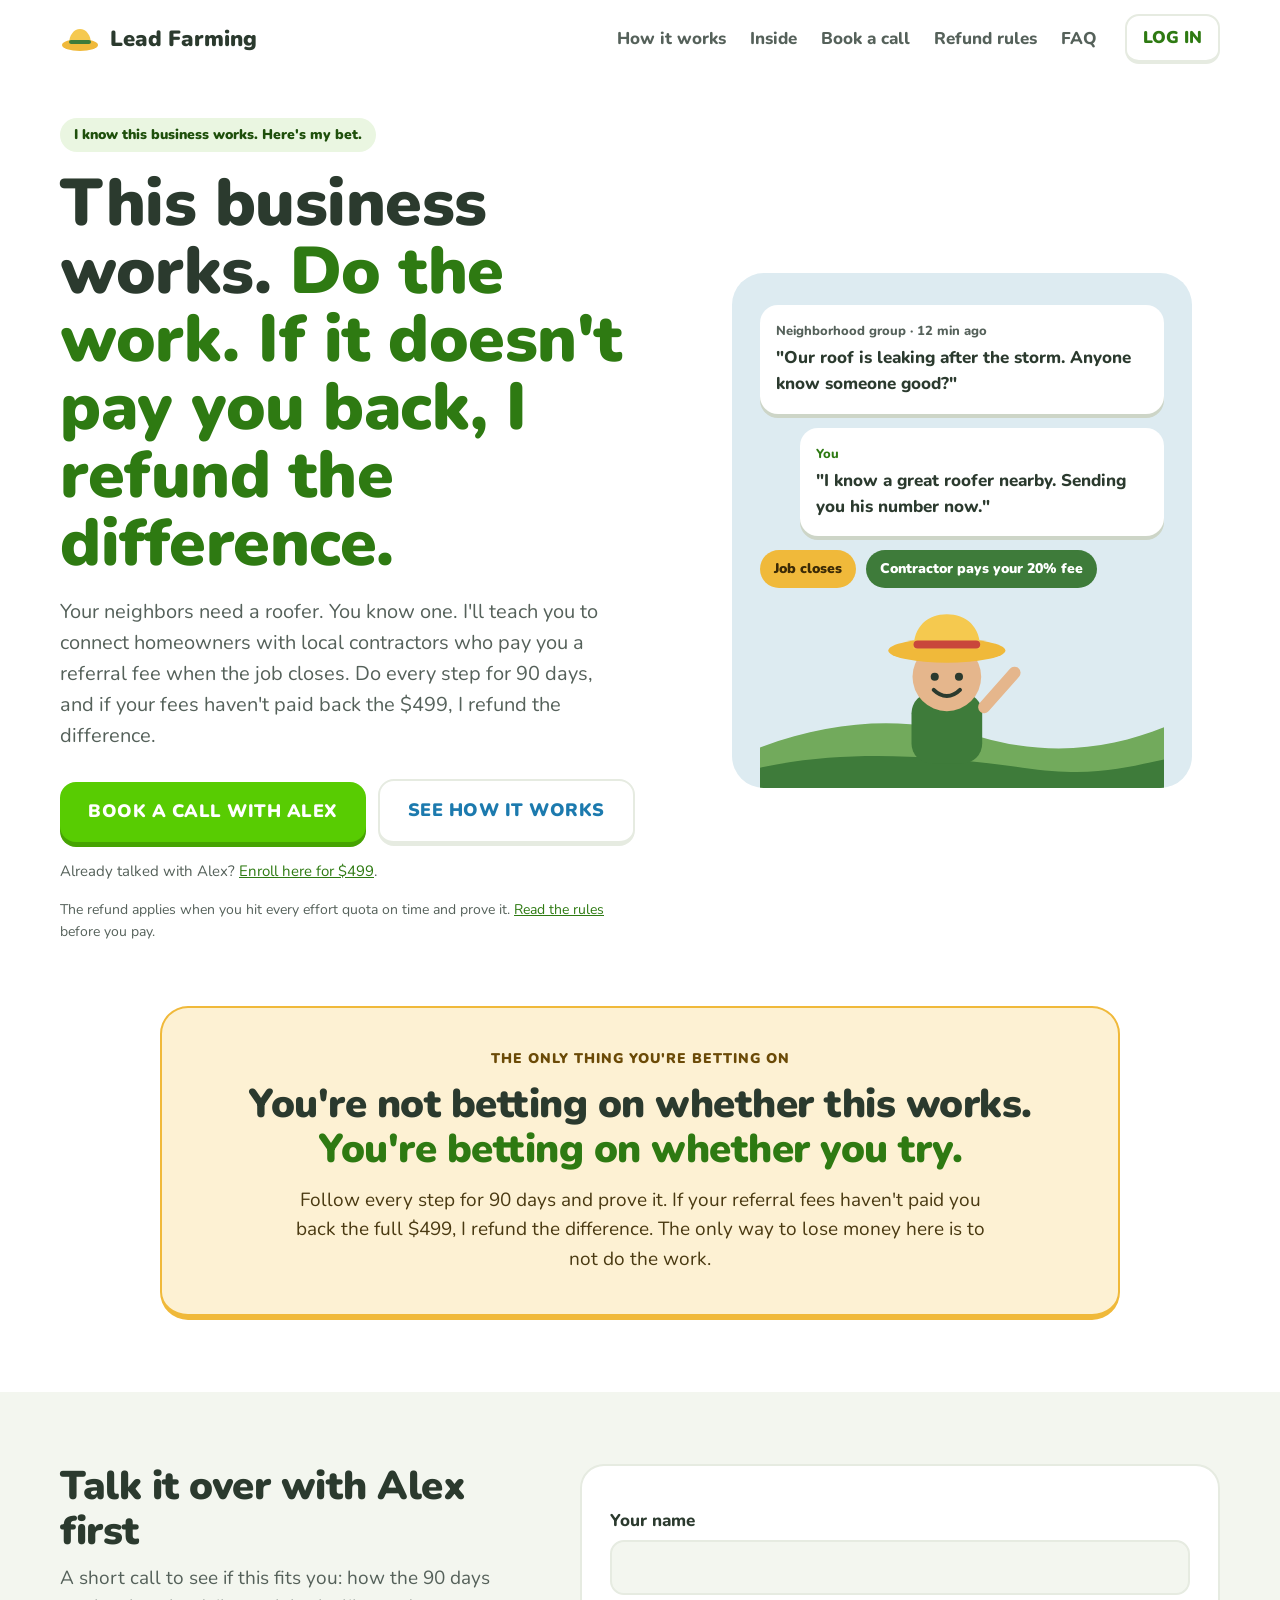
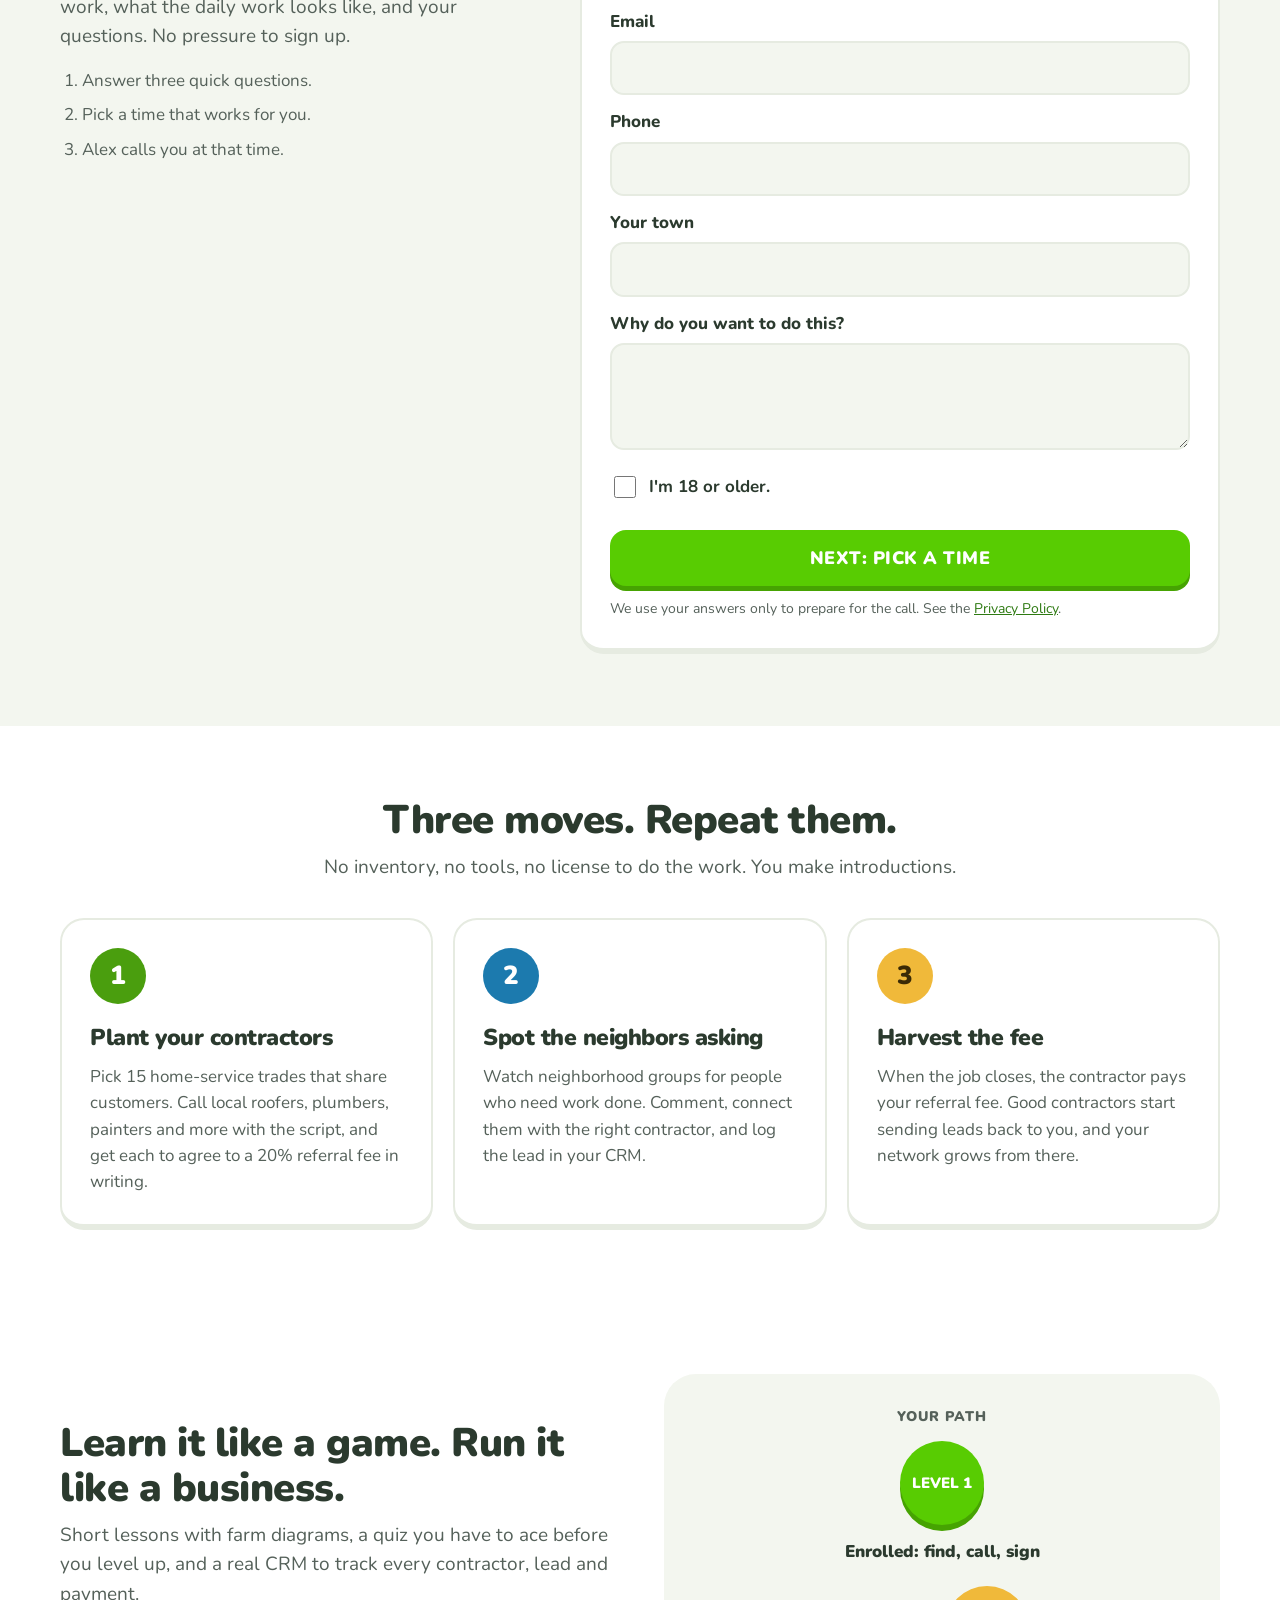
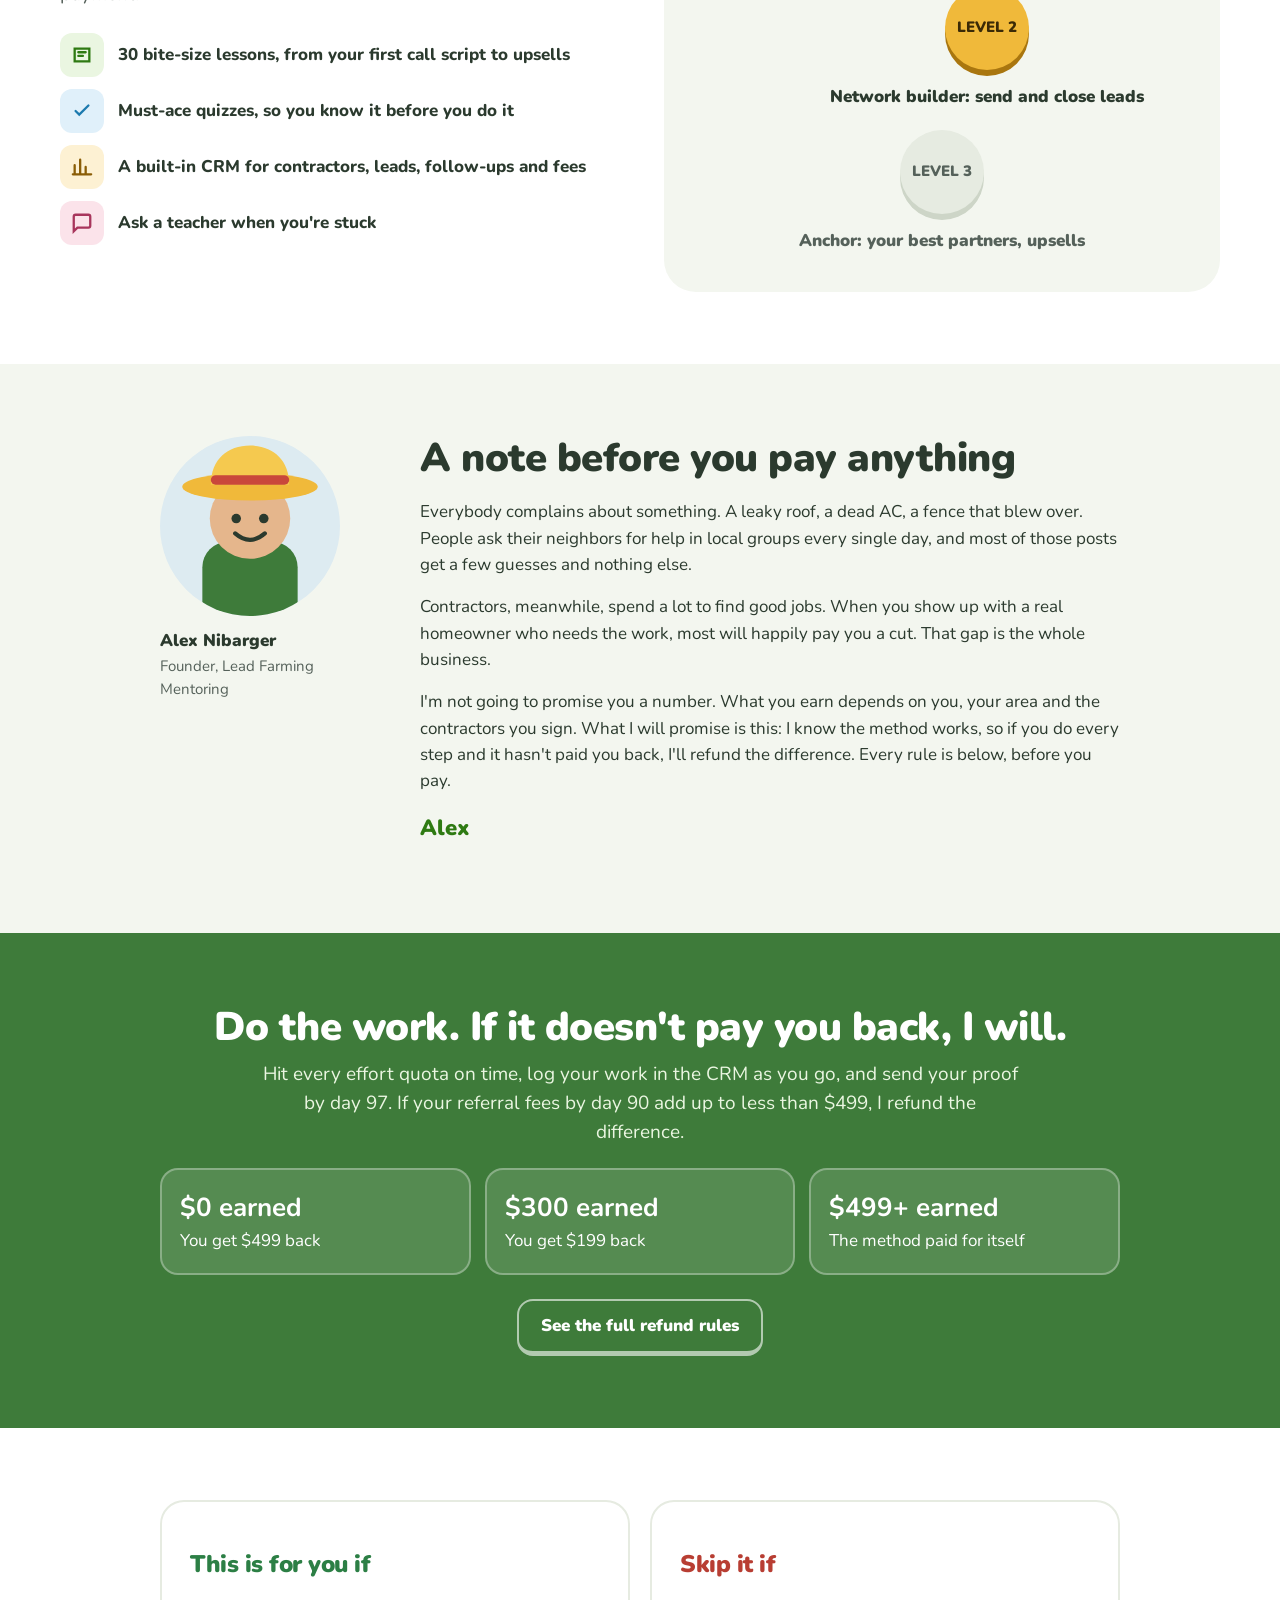
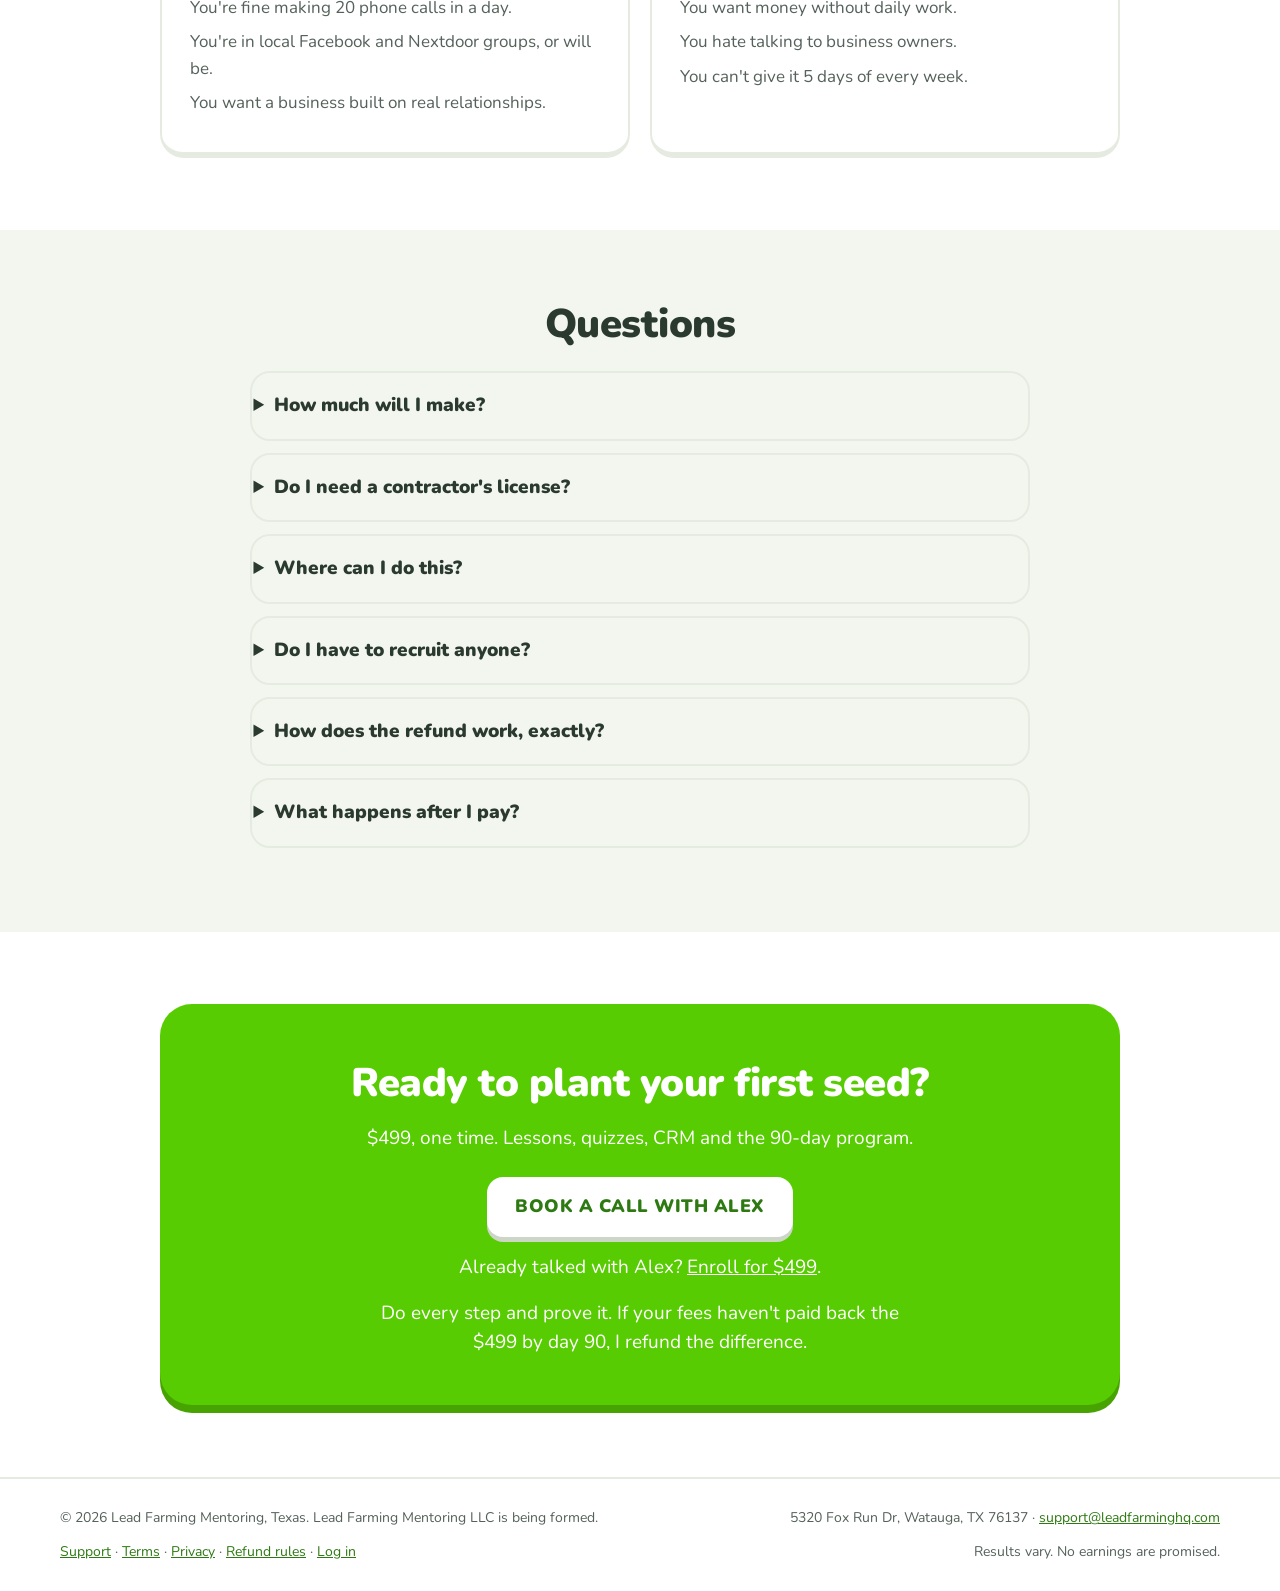
==== index.html @ 61cef52d "Compliance before ads: honest lesson 4b script with fee disclosure, bonuses stop reducing refunds fo" ====
<!doctype html>
<html lang="en">
<head>
<meta charset="utf-8">
<meta name="viewport" content="width=device-width, initial-scale=1">
<title>Lead Farming: do the work, and if it doesn't pay you back, get the difference back</title>
<meta name="description" content="Learn to connect homeowners with local contractors who pay you a referral fee. A 90-day program with lessons, quizzes and a CRM. Do every step, and if your fees haven't paid back the $499, we refund the difference.">
<meta property="og:title" content="Lead Farming: do the work, and if it doesn't pay you back, get the difference back">
<meta property="og:description" content="A 90-day program for connecting homeowners with contractors who pay you a referral fee.">
<script>
// Members, email links (confirm, password reset) and the Stripe return all belong in the portal at /app/.
// Add ?home to the address to see this page while signed in.
(function () {
  var q = location.search, h = location.hash;
  if (/[?&]home\b/.test(q)) return;
  var authLink = /access_token=|type=recovery|type=signup|error_description=/.test(h) || /[?&]code=/.test(q);
  var signedIn = false;
  try { for (var i = 0; i < localStorage.length; i++) { if (/^sb-.*-auth-token$/.test(localStorage.key(i))) signedIn = true; } } catch (e) {}
  if (authLink || signedIn) location.replace("/app/" + q + h);
})();
</script>
<script src="/config.js"></script>
<script src="/track.js"></script>
<link rel="preconnect" href="https://fonts.googleapis.com">
<link rel="preconnect" href="https://fonts.gstatic.com" crossorigin>
<link href="https://fonts.googleapis.com/css2?family=Nunito:wght@600;700;800;900&display=swap" rel="stylesheet">
<style>
:root{--ink:#2B3A2E;--muted:#55615A;--line:#E6EBE1;--soft:#F3F6EF;--mint:#EAF6E1;--green:#58CC02;--green-d:#46A302;--leaf:#3E7B3A;--accent:#2E7A12;--accent-d:#1E4F0B;--gold:#F0B93A;--gold-soft:#FDF1D3;--gold-ink:#6B4A07;--sky:#DDEBF1;--blue:#1C7AAE;--bad:#B83E33;--good:#2C7F45;color-scheme:light}
*{box-sizing:border-box}
html{scroll-behavior:smooth}
body{margin:0;background:#fff;color:var(--ink);font:17px/1.55 Nunito,system-ui,sans-serif}
a{color:var(--accent)}a:hover{color:var(--accent-d)}
h1,h2,h3{font-weight:900;margin:0;letter-spacing:-.5px}
p{margin:0}
.wrap{max-width:1200px;margin:0 auto;padding:0 20px}
.narrow{max-width:1000px}
section{padding:72px 0}
.alt{background:var(--soft)}
.center{text-align:center}
.lede{font-size:19px;color:var(--muted)}
.btn{display:inline-block;text-decoration:none;font-weight:900;letter-spacing:.5px;border-radius:16px;padding:16px 28px;font-size:18px;text-align:center}
.btn-go{background:var(--green);color:#fff;box-shadow:0 5px 0 var(--green-d)}
.btn-go:hover{color:#fff;filter:brightness(1.05)}
.btn-go:active{transform:translateY(3px);box-shadow:0 2px 0 var(--green-d)}
.btn-line{color:var(--blue);border:2px solid var(--line);border-bottom-width:5px}
.btn-line:hover{color:var(--blue);background:var(--soft)}
.btn-white{background:#fff;color:var(--accent);box-shadow:0 5px 0 #CDD5C7}
/* header */
.top{display:flex;flex-wrap:wrap;align-items:center;gap:8px 16px;padding:14px 20px;max-width:1200px;margin:0 auto}
.logo{display:flex;align-items:center;gap:10px;text-decoration:none;color:var(--ink);margin-right:auto;font-weight:900;font-size:22px}
.logo:hover{color:var(--ink)}
.top nav{display:flex;flex-wrap:wrap}
.top nav a{padding:10px 12px;font-weight:800;text-decoration:none;color:var(--muted)}
.top nav a:hover{color:var(--ink)}
.login{padding:9px 16px;border:2px solid var(--line);border-bottom-width:4px;border-radius:14px;font-weight:900;text-decoration:none}
/* hero */
.hero{padding:40px 0 64px}
.hero .wrap{display:flex;flex-wrap:wrap;gap:48px;align-items:center}
.hero-copy{flex:1 1 480px;min-width:0}
.pill{display:inline-block;background:var(--mint);color:var(--accent-d);font-weight:900;font-size:14px;padding:6px 14px;border-radius:999px}
.hero h1{font-size:clamp(40px,6vw,66px);line-height:1.03;margin:18px 0}
.hero h1 span{color:var(--accent)}
.hero .lede{font-size:20px;margin-bottom:28px;max-width:560px}
.ctas{display:flex;flex-wrap:wrap;gap:12px;align-items:center}
.fine{font-size:14px;color:var(--muted);margin-top:16px;max-width:560px}
.hero-art{flex:1 1 400px;min-width:0;display:flex;justify-content:center}
.scene{width:100%;max-width:460px;background:var(--sky);border-radius:32px;padding:32px 28px 0;overflow:hidden}
.post{background:#fff;border-radius:18px;padding:16px;box-shadow:0 4px 0 #CDD5C7;margin-bottom:14px}
.post small{display:block;font-size:13px;color:var(--muted);font-weight:800}
.post b{display:block;margin-top:4px;font-weight:800}
.post.me{margin-left:40px}.post.me small{color:var(--accent)}
.chips{display:flex;flex-wrap:wrap;gap:10px;margin-bottom:8px}
.chip{font-weight:900;font-size:14px;padding:8px 14px;border-radius:999px}
/* bet */
.bet{padding:0 0 72px}
.betbox{background:var(--gold-soft);border:2px solid var(--gold);border-bottom-width:6px;border-radius:28px;padding:40px 28px;text-align:center}
.eyebrow{font-weight:900;letter-spacing:1px;font-size:14px}
.betbox .eyebrow{color:var(--gold-ink)}
.betbox h2{font-size:clamp(30px,4vw,40px);line-height:1.12;margin:12px 0 14px}
.betbox h2 span{color:var(--accent)}
.betbox p{font-size:19px;color:#4A3A12;max-width:720px;margin:0 auto}
/* cards */
h2.sec{font-size:clamp(30px,4vw,40px);line-height:1.12;margin-bottom:10px}
.grid{display:grid;grid-template-columns:repeat(auto-fit,minmax(260px,1fr));gap:20px;margin-top:36px}
.card{background:#fff;border:2px solid var(--line);border-bottom-width:6px;border-radius:24px;padding:28px}
.num{width:56px;height:56px;border-radius:50%;color:#fff;font-weight:900;font-size:26px;display:flex;align-items:center;justify-content:center}
.card h3{font-size:23px;margin:16px 0 8px}
.card p{color:var(--muted)}
/* inside */
.split{display:flex;flex-wrap:wrap;gap:48px;align-items:center}
.split>*{flex:1 1 420px;min-width:0}
.feats{display:flex;flex-direction:column;gap:12px;margin-top:24px}
.feat{display:flex;gap:14px;align-items:center;font-weight:800}
.ic{width:44px;height:44px;flex:none;border-radius:12px;display:flex;align-items:center;justify-content:center}
.path{background:var(--soft);border-radius:32px;padding:32px;display:flex;flex-direction:column;align-items:center;gap:14px}
.node{width:84px;height:84px;border-radius:50%;display:flex;align-items:center;justify-content:center;font-weight:900;font-size:15px;text-align:center}
.path .lbl{font-weight:900;text-align:center;margin-bottom:6px}
.off{margin-left:90px}
/* note */
.note{display:flex;flex-wrap:wrap;gap:40px;align-items:flex-start}
.note .who{flex:0 1 220px;min-width:0}
.note .body{flex:999 1 520px;min-width:0}
.note .body p{margin-bottom:16px}
.avatar{width:180px;height:180px;border-radius:50%;background:var(--sky);display:flex;align-items:flex-end;justify-content:center;overflow:hidden}
.sig{font-weight:900;font-size:22px;color:var(--accent)}
/* refund */
.refund{background:var(--leaf);color:#fff}
.refund h2{color:#fff}
.refund .lede{color:#EAF6E1;max-width:760px;margin:0 auto}
.tbl{overflow-x:auto;background:#fff;border-radius:20px;margin-top:32px;color:var(--ink)}
table{width:100%;border-collapse:collapse;min-width:600px}
th,td{padding:14px 18px;text-align:left;vertical-align:top}
thead th{background:var(--mint);font-weight:900}
tbody tr{border-top:1px solid var(--line)}
td:last-child,th:last-child{white-space:nowrap}
.example{display:grid;grid-template-columns:repeat(auto-fit,minmax(200px,1fr));gap:14px;margin-top:20px}
.ex{background:rgba(255,255,255,.12);border:2px solid rgba(255,255,255,.3);border-radius:18px;padding:18px}
.ex b{display:block;font-size:26px}
.refund .small{font-size:15px;color:#EAF6E1;margin-top:20px}
.refund a{color:#fff}
.refund details.rules{border:0;padding:0;margin:24px 0 0;text-align:center}
.refund details.rules summary{display:inline-block;list-style:none;color:#fff;border:2px solid rgba(255,255,255,.6);border-bottom-width:5px;border-radius:16px;padding:12px 22px;font-size:17px}
.refund details.rules summary::-webkit-details-marker{display:none}
.refund details.rules summary:hover{background:rgba(255,255,255,.12)}
.refund details.rules[open] summary{margin-bottom:8px}
.refund details.rules .tbl{text-align:left}
/* fit */
.fit h3{font-size:24px;margin-bottom:12px}
.fit p{margin-bottom:8px}
/* faq */
details{border:2px solid var(--line);border-radius:20px;padding:18px 22px;margin-bottom:12px}
summary{font-weight:900;font-size:19px;cursor:pointer;list-style-position:outside}
details p{margin-top:8px;color:var(--muted)}
/* final */
.final{background:var(--green);color:#fff;border-radius:32px;padding:48px 28px;text-align:center;box-shadow:0 8px 0 var(--green-d)}
.final h2{font-size:clamp(30px,4vw,40px);margin-bottom:10px}
.final p{font-size:19px;margin-bottom:24px}
.final .fine{color:#fff;margin:16px auto 0}
/* book a call */
.book{display:flex;flex-wrap:wrap;gap:40px;align-items:flex-start}
.book>.intro{flex:1 1 320px;min-width:0}
.book>.box{flex:1 1 480px;min-width:0;background:#fff;border:2px solid var(--line);border-bottom-width:6px;border-radius:24px;padding:28px}
.book ol{padding-left:22px;margin:16px 0 0;color:var(--muted)}.book li{margin-bottom:8px}
.box label{display:block;font-weight:800;margin:14px 0 6px}
.box input[type=text],.box input[type=email],.box input[type=tel],.box textarea{width:100%;font:inherit;font-size:17px;padding:12px 14px;border:2px solid var(--line);border-radius:14px;background:var(--soft);color:var(--ink)}
.box .chk{display:flex;gap:10px;align-items:flex-start;font-weight:700;margin-top:16px}.box .chk input{width:22px;height:22px;margin-top:2px;flex:none}
.box button.btn{border:0;cursor:pointer;width:100%;margin-top:18px;font-family:inherit}
.box .err{color:var(--bad);font-weight:800;margin-top:10px;min-height:1px}
#calembed{min-height:560px;width:100%;overflow:auto}
.already{font-size:15px;color:var(--muted);margin-top:14px}
footer{border-top:2px solid var(--line);padding:28px 0;color:var(--muted);font-size:14px}
footer .wrap{display:flex;flex-wrap:wrap;gap:12px;justify-content:space-between}
@media (max-width:640px){
  section{padding:52px 0}
  .top nav{display:none}
  .off{margin-left:0}
  .post.me{margin-left:20px}
  .btn{width:100%}
  table{min-width:0;font-size:15px}
  th,td{padding:10px 12px}
}
@media (prefers-reduced-motion:reduce){html{scroll-behavior:auto}}
</style>
</head>
<body>

<header class="top">
  <a class="logo" href="/?home">
    <svg width="40" height="40" viewBox="0 0 40 40" aria-hidden="true"><ellipse cx="20" cy="26" rx="18" ry="6" fill="#F0B93A"/><path d="M9 25c0-9 5-15 11-15s11 6 11 15z" fill="#F5C94F"/><rect x="9" y="21" width="22" height="4" rx="2" fill="#3E7B3A"/></svg>
    Lead Farming
  </a>
  <nav aria-label="Page sections">
    <a href="#how">How it works</a>
    <a href="#inside">Inside</a>
    <a href="#book">Book a call</a>
    <a href="#refund">Refund rules</a>
    <a href="#faq">FAQ</a>
  </nav>
  <a class="login" href="/app/">LOG IN</a>
</header>

<main>
<section class="hero">
  <div class="wrap">
    <div class="hero-copy">
      <span class="pill">I know this business works. Here's my bet.</span>
      <h1>This business works. <span>Do the work. If it doesn't pay you back, I refund the difference.</span></h1>
      <p class="lede">Your neighbors need a roofer. You know one. I'll teach you to connect homeowners with local contractors who pay you a referral fee when the job closes. Do every step for 90 days, and if your fees haven't paid back the $499, I refund the difference.</p>
      <div class="ctas">
        <a class="btn btn-go" href="#book">BOOK A CALL WITH ALEX</a>
        <a class="btn btn-line" href="#how">SEE HOW IT WORKS</a>
      </div>
      <p class="already">Already talked with Alex? <a class="js-start" href="/app/?signup">Enroll here for $499</a>.</p>
      <p class="fine">The refund applies when you hit every effort quota on time and prove it. <a href="#rules">Read the rules</a> before you pay.</p>
    </div>
    <div class="hero-art">
      <div class="scene">
        <div class="post"><small>Neighborhood group · 12 min ago</small><b>"Our roof is leaking after the storm. Anyone know someone good?"</b></div>
        <div class="post me"><small>You</small><b>"I know a great roofer nearby. Sending you his number now."</b></div>
        <div class="chips">
          <span class="chip" style="background:#F0B93A;color:#3B2A06">Job closes</span>
          <span class="chip" style="background:#3E7B3A;color:#fff">Contractor pays your 20% fee</span>
        </div>
        <svg viewBox="0 0 400 190" width="100%" role="img" aria-label="The Lead Farming mascot in a straw hat, waving from a field" style="display:block">
          <path d="M0 150c80-30 150-30 220-10s130 10 180-10v60H0z" fill="#72AA5C"/>
          <path d="M0 170c90-20 190-10 260 0s100 0 140-8v28H0z" fill="#3E7B3A"/>
          <rect x="150" y="96" width="70" height="70" rx="20" fill="#3E7B3A"/>
          <circle cx="185" cy="80" r="34" fill="#E5B68C"/>
          <circle cx="173" cy="80" r="4" fill="#2B3A2E"/><circle cx="197" cy="80" r="4" fill="#2B3A2E"/>
          <path d="M172 93c8 8 18 8 26 0" stroke="#2B3A2E" stroke-width="4" fill="none" stroke-linecap="round"/>
          <ellipse cx="185" cy="54" rx="58" ry="12" fill="#F0B93A"/>
          <path d="M152 52c0-22 14-34 33-34s33 12 33 34z" fill="#F5C94F"/>
          <rect x="152" y="44" width="66" height="8" rx="4" fill="#C9473B"/>
          <path d="M222 110l30-34" stroke="#E5B68C" stroke-width="12" stroke-linecap="round"/>
        </svg>
      </div>
    </div>
  </div>
</section>

<section class="bet">
  <div class="wrap narrow">
    <div class="betbox">
      <div class="eyebrow">THE ONLY THING YOU'RE BETTING ON</div>
      <h2>You're not betting on whether this works. <span>You're betting on whether you try.</span></h2>
      <p>Follow every step for 90 days and prove it. If your referral fees haven't paid you back the full $499, I refund the difference. The only way to lose money here is to not do the work.</p>
    </div>
  </div>
</section>

<!-- Founder video: hidden until FOUNDER_VIDEO is set in config.js -->
<section id="video" hidden>
  <div class="wrap narrow center">
    <h2 class="sec">Meet Alex</h2>
    <p class="small" style="margin:0 auto 18px;max-width:560px">Two minutes on what Lead Farming is, who it's for, and what your first weeks look like.</p>
    <div id="vbox" style="position:relative;aspect-ratio:16/9;border-radius:18px;overflow:hidden;background:#2B3A2E"></div>
  </div>
</section>

<section id="book" class="alt">
  <div class="wrap book">
    <div class="intro">
      <h2 class="sec">Talk it over with Alex first</h2>
      <p class="lede">A short call to see if this fits you: how the 90 days work, what the daily work looks like, and your questions. No pressure to sign up.</p>
      <ol>
        <li>Answer three quick questions.</li>
        <li>Pick a time that works for you.</li>
        <li>Alex calls you at that time.</li>
      </ol>
    </div>
    <div class="box" id="bookbox">
      <form id="bookform" novalidate>
        <label for="b_name">Your name</label><input type="text" id="b_name" name="name" autocomplete="name" required maxlength="120">
        <label for="b_email">Email</label><input type="email" id="b_email" name="email" autocomplete="email" required maxlength="200">
        <label for="b_phone">Phone</label><input type="tel" id="b_phone" name="phone" autocomplete="tel" maxlength="40">
        <label for="b_town">Your town</label><input type="text" id="b_town" name="town" autocomplete="address-level2" required maxlength="120">
        <label for="b_why">Why do you want to do this?</label><textarea id="b_why" name="why" rows="3" required maxlength="2000"></textarea>
        <label class="chk"><input type="checkbox" name="adult" required> <span>I'm 18 or older.</span></label>
        <p class="err" id="berr" role="alert"></p>
        <button class="btn btn-go" id="bsend">NEXT: PICK A TIME</button>
        <p class="fine" style="margin-top:12px">We use your answers only to prepare for the call. See the <a href="/privacy/">Privacy Policy</a>.</p>
      </form>
      <div id="bookcal" hidden>
        <p style="font-weight:900;font-size:20px;margin-bottom:8px" id="bookhi">Thanks! Now pick a time.</p>
        <div id="calembed"></div>
      </div>
      <div id="bookdone" hidden>
        <p style="font-weight:900;font-size:22px">You're booked.</p>
        <p class="lede" style="margin-top:8px">Check your email for the time and a calendar invite. Alex will call you then.</p>
      </div>
    </div>
  </div>
</section>

<section id="how">
  <div class="wrap">
    <h2 class="sec center">Three moves. Repeat them.</h2>
    <p class="lede center">No inventory, no tools, no license to do the work. You make introductions.</p>
    <div class="grid">
      <div class="card"><div class="num" style="background:#4A9E0E">1</div><h3>Plant your contractors</h3><p>Pick 15 home-service trades that share customers. Call local roofers, plumbers, painters and more with the script, and get each to agree to a 20% referral fee in writing.</p></div>
      <div class="card"><div class="num" style="background:#1C7AAE">2</div><h3>Spot the neighbors asking</h3><p>Watch neighborhood groups for people who need work done. Comment, connect them with the right contractor, and log the lead in your CRM.</p></div>
      <div class="card"><div class="num" style="background:#F0B93A;color:#3B2A06">3</div><h3>Harvest the fee</h3><p>When the job closes, the contractor pays your referral fee. Good contractors start sending leads back to you, and your network grows from there.</p></div>
    </div>
  </div>
</section>

<section id="inside">
  <div class="wrap split">
    <div>
      <h2 class="sec">Learn it like a game. Run it like a business.</h2>
      <p class="lede">Short lessons with farm diagrams, a quiz you have to ace before you level up, and a real CRM to track every contractor, lead and payment.</p>
      <div class="feats">
        <div class="feat"><span class="ic" style="background:#EAF6E1"><svg width="22" height="22" viewBox="0 0 24 24" fill="none" stroke="#2E7A12" stroke-width="2.5" stroke-linecap="round" aria-hidden="true"><path d="M4 5h16v14H4z"/><path d="M8 9h8M8 13h5"/></svg></span>30 bite-size lessons, from your first call script to upsells</div>
        <div class="feat"><span class="ic" style="background:#E0F0FA"><svg width="22" height="22" viewBox="0 0 24 24" fill="none" stroke="#1C7AAE" stroke-width="2.5" stroke-linecap="round" aria-hidden="true"><path d="M5 12l4 4 10-10"/></svg></span>Must-ace quizzes, so you know it before you do it</div>
        <div class="feat"><span class="ic" style="background:#FDF1D3"><svg width="22" height="22" viewBox="0 0 24 24" fill="none" stroke="#8A5D06" stroke-width="2.5" stroke-linecap="round" aria-hidden="true"><path d="M4 20V10M10 20V4M16 20v-8M22 20H2"/></svg></span>A built-in CRM for contractors, leads, follow-ups and fees</div>
        <div class="feat"><span class="ic" style="background:#FBE3EA"><svg width="22" height="22" viewBox="0 0 24 24" fill="none" stroke="#A8355C" stroke-width="2.5" stroke-linecap="round" aria-hidden="true"><path d="M21 15a2 2 0 0 1-2 2H7l-4 4V5a2 2 0 0 1 2-2h14a2 2 0 0 1 2 2z"/></svg></span>Ask a teacher when you're stuck</div>
      </div>
    </div>
    <div class="path" aria-label="The three levels">
      <div style="font-weight:900;color:var(--muted);font-size:14px;letter-spacing:1px">YOUR PATH</div>
      <div class="node" style="background:#58CC02;box-shadow:0 6px 0 #46A302;color:#fff">LEVEL 1</div>
      <div class="lbl">Enrolled: find, call, sign</div>
      <div class="node off" style="background:#F0B93A;box-shadow:0 6px 0 #A9760F;color:#3B2A06">LEVEL 2</div>
      <div class="lbl off">Network builder: send and close leads</div>
      <div class="node" style="background:#E6EBE1;box-shadow:0 6px 0 #CDD5C7;color:var(--muted)">LEVEL 3</div>
      <div class="lbl" style="color:var(--muted)">Anchor: your best partners, upsells</div>
    </div>
  </div>
</section>

<section class="alt">
  <div class="wrap narrow note">
    <div class="who">
      <!-- PHOTO: swap this mascot for a real photo of Alex (square, at least 360px) -->
      <div class="avatar">
        <svg viewBox="100 10 170 170" width="100%" aria-hidden="true">
          <rect x="140" y="110" width="90" height="80" rx="24" fill="#3E7B3A"/>
          <circle cx="185" cy="88" r="38" fill="#E5B68C"/>
          <circle cx="172" cy="88" r="4.5" fill="#2B3A2E"/><circle cx="198" cy="88" r="4.5" fill="#2B3A2E"/>
          <path d="M171 102c9 8 19 8 28 0" stroke="#2B3A2E" stroke-width="4" fill="none" stroke-linecap="round"/>
          <ellipse cx="185" cy="58" rx="64" ry="13" fill="#F0B93A"/>
          <path d="M148 56c0-24 16-37 37-37s37 13 37 37z" fill="#F5C94F"/>
          <rect x="148" y="47" width="74" height="9" rx="4.5" fill="#C9473B"/>
        </svg>
      </div>
      <p style="font-weight:900;margin-top:12px">Alex Nibarger</p>
      <p style="color:var(--muted);font-size:15px">Founder, Lead Farming Mentoring</p>
    </div>
    <div class="body">
      <h2 class="sec" style="margin-bottom:18px">A note before you pay anything</h2>
      <p>Everybody complains about something. A leaky roof, a dead AC, a fence that blew over. People ask their neighbors for help in local groups every single day, and most of those posts get a few guesses and nothing else.</p>
      <p>Contractors, meanwhile, spend a lot to find good jobs. When you show up with a real homeowner who needs the work, most will happily pay you a cut. That gap is the whole business.</p>
      <p>I'm not going to promise you a number. What you earn depends on you, your area and the contractors you sign. What I will promise is this: I know the method works, so if you do every step and it hasn't paid you back, I'll refund the difference. Every rule is below, before you pay.</p>
      <p class="sig">Alex</p>
    </div>
  </div>
</section>

<section id="refund" class="refund">
  <div class="wrap narrow">
    <h2 class="sec center">Do the work. If it doesn't pay you back, I will.</h2>
    <p class="lede center">Hit every effort quota on time, log your work in the CRM as you go, and send your proof by day 97. If your referral fees by day 90 add up to less than $499, I refund the difference.</p>
    <div class="example">
      <div class="ex"><b>$0 earned</b>You get $499 back</div>
      <div class="ex"><b>$300 earned</b>You get $199 back</div>
      <div class="ex"><b>$499+ earned</b>The method paid for itself</div>
    </div>
    <details class="rules" id="rules">
    <summary>See the full refund rules</summary>
    <div class="tbl" role="region" aria-label="Refund quotas" tabindex="0">
      <table>
        <thead><tr><th>Step</th><th>Quota</th><th>By day</th></tr></thead>
        <tbody>
          <tr><td>Niche</td><td>15 trades that share customers but don't compete, approved</td><td>3</td></tr>
          <tr><td>Contractors found</td><td>300 logged, 20 in each trade, with a source link</td><td>14</td></tr>
          <tr><td>Outreach</td><td>300 calls, plus a follow-up 20% text to every yes</td><td>21</td></tr>
          <tr><td>Terms agreed</td><td>150 signed, 10 in each of your 15 trades</td><td>45</td></tr>
          <tr><td>Neighbor comments</td><td>50 a day, 5 days a week</td><td>7 to 90</td></tr>
          <tr><td>Leads sent</td><td>300 leads to 100+ different contractors</td><td>75</td></tr>
          <tr><td>Consistency</td><td>CRM activity on at least 5 of every 7 days</td><td>1 to 90</td></tr>
          <tr><td>Quizzes</td><td>Every level quiz passed at 100%</td><td>90</td></tr>
        </tbody>
      </table>
    </div>
    <p class="small center">One fake or edited proof item cancels the refund. Recruiting is never required. The full terms are in the <a href="/terms/#refunds">enrollment agreement</a>.</p>
    </details>
  </div>
</section>

<section>
  <div class="wrap narrow">
    <div class="grid fit" style="margin-top:0">
      <div class="card"><h3 style="color:var(--good)">This is for you if</h3><p>You're fine making 20 phone calls in a day.</p><p>You're in local Facebook and Nextdoor groups, or will be.</p><p>You want a business built on real relationships.</p></div>
      <div class="card"><h3 style="color:var(--bad)">Skip it if</h3><p>You want money without daily work.</p><p>You hate talking to business owners.</p><p>You can't give it 5 days of every week.</p></div>
    </div>
  </div>
</section>

<!-- TESTIMONIALS: add real quotes (first name + city) and remove "hidden". Never invent them. -->
<section class="alt" hidden>
  <div class="wrap narrow">
    <h2 class="sec center">From the first farmers</h2>
    <div class="grid">
      <div class="card"><p>"[Real quote from a farmer]"</p><p style="font-weight:900;margin-top:10px">[First name, city]</p></div>
      <div class="card"><p>"[Real quote from a contractor partner]"</p><p style="font-weight:900;margin-top:10px">[Name, trade]</p></div>
    </div>
  </div>
</section>

<section id="faq" class="alt">
  <div class="wrap" style="max-width:820px">
    <h2 class="sec center" style="margin-bottom:24px">Questions</h2>
    <details><summary>How much will I make?</summary><p>I don't promise any amount. It depends on your effort, your area and the contractors you sign. That's why the refund exists: do every step, and if your fees haven't covered the $499, you get the difference back.</p></details>
    <details><summary>Do I need a contractor's license?</summary><p>You introduce homeowners to licensed contractors. The contractor does the work and bills for it.</p></details>
    <details><summary>Where can I do this?</summary><p>Anywhere. It's phone and online work, so your territory is wherever your contractors and neighbors are.</p></details>
    <details><summary>Do I have to recruit anyone?</summary><p>No. Your fees come from contractors paying for real jobs. Recruiting is never required for your levels or your refund.</p></details>
    <details><summary>How does the refund work, exactly?</summary><p>Hit every quota in the <a href="#rules">full refund rules</a> on time, logged in the CRM as it happens, and send your proof package by day 97. I check it, then refund $499 minus the referral fees paid to you by day 90. Miss a quota and there's no refund.</p></details>
    <details><summary>What happens after I pay?</summary><p>Level 1 opens right away: the first lessons, the call script and your CRM.</p></details>
  </div>
</section>

<section>
  <div class="wrap narrow">
    <div class="final">
      <h2>Ready to plant your first seed?</h2>
      <p>$499, one time. Lessons, quizzes, CRM and the 90-day program.</p>
      <a class="btn btn-white" href="#book">BOOK A CALL WITH ALEX</a>
      <p class="fine">Already talked with Alex? <a class="js-start" href="/app/?signup" style="color:#fff">Enroll for $499</a>.</p>
      <p class="fine">Do every step and prove it. If your fees haven't paid back the $499 by day 90, I refund the difference.</p>
    </div>
  </div>
</section>
</main>

<footer>
  <div class="wrap">
    <span>© 2026 Lead Farming Mentoring, Texas. Lead Farming Mentoring LLC is being formed.</span>
    <span>5320 Fox Run Dr, Watauga, TX 76137 · <a href="mailto:support@leadfarminghq.com">support@leadfarminghq.com</a></span>
    <span><a href="/support/">Support</a> · <a href="/terms/">Terms</a> · <a href="/privacy/">Privacy</a> · <a href="/terms/#refunds">Refund rules</a> · <a href="/app/">Log in</a></span>
    <span>Results vary. No earnings are promised.</span>
  </div>
</footer>

<script>
// Links to #rules open the full refund rules.
(function () {
  function openRules() { if (location.hash === "#rules") document.getElementById("rules").open = true; }
  openRules(); window.addEventListener("hashchange", openRules);
})();
// Book a call: the form goes to the database (Alex gets a Telegram alert), then Alex's Cal.com calendar opens,
// already filled in with their name, email and answers. Without a CAL_LINK it just says Alex will be in touch.
(function () {
  var C = window.CRM_CONFIG || {}, form = document.getElementById("bookform"), err = document.getElementById("berr");
  window.lfTrack = window.lfTrack || function () {};
  window.lfMeta = window.lfMeta || function () { return {}; };
  form.addEventListener("submit", function (e) {
    e.preventDefault();
    var f = new FormData(form), get = function (k) { return String(f.get(k) || "").trim(); };
    if (!get("name") || !get("town") || !get("why")) { err.textContent = "Please fill in your name, town and why."; return; }
    if (!/^[^@\s]+@[^@\s]+\.[^@\s]+$/.test(get("email"))) { err.textContent = "Please enter a valid email."; return; }
    if (!f.get("adult")) { err.textContent = "You need to be 18 or older to join."; return; }
    err.textContent = ""; document.getElementById("bsend").disabled = true;
    fetch(C.SUPABASE_URL + "/rest/v1/rpc/request_call", {
      method: "POST",
      headers: { "Content-Type": "application/json", apikey: C.SUPABASE_KEY, Authorization: "Bearer " + C.SUPABASE_KEY },
      body: JSON.stringify({ p_name: get("name"), p_email: get("email"), p_phone: get("phone"), p_town: get("town"), p_why: get("why"), p_adult: true, p_meta: window.lfMeta() }),
    }).then(function (r) { return r.json().then(function (j) { return { ok: r.ok, j: j }; }); }).then(function (x) {
      if (!x.ok) throw new Error((x.j && x.j.message) || "Something went wrong");
      form.hidden = true;
      var cal = document.getElementById("bookcal"); cal.hidden = false;
      if (!C.CAL_LINK) {
        document.getElementById("bookhi").textContent = "Thanks! Alex will text or email you to set up a time.";
        return;
      }
      openCal(get("name"), get("email"), "Town: " + get("town") + "\nWhy: " + get("why"));
    }).catch(function (e2) {
      document.getElementById("bsend").disabled = false;
      err.textContent = e2.message + ". You can also email support@leadfarminghq.com.";
    });
  });
  function openCal(name, email, notes) {
    // Cal.com's embed loader (https://cal.com/docs/core-features/embed)
    (function (C2, A, L) { var p = function (a, ar) { a.q.push(ar); }; var d = C2.document; C2.Cal = C2.Cal || function () { var cal = C2.Cal; var ar = arguments; if (!cal.loaded) { cal.ns = {}; cal.q = cal.q || []; d.head.appendChild(d.createElement("script")).src = A; cal.loaded = true; } if (ar[0] === L) { var api = function () { p(api, arguments); }; var ns = ar[1]; api.q = api.q || []; if (typeof ns === "string") { cal.ns[ns] = cal.ns[ns] || api; p(cal.ns[ns], ar); p(cal, ["initNamespace", ns]); } else p(cal, ar); return; } p(cal, ar); }; })(window, "https://app.cal.com/embed/embed.js", "init");
    Cal("init", { origin: "https://cal.com" });
    Cal("inline", { elementOrSelector: "#calembed", calLink: C.CAL_LINK, config: { name: name, email: email, notes: notes, layout: "month_view" } });
    Cal("on", { action: "bookingSuccessful", callback: function () {
      document.getElementById("bookcal").hidden = true; document.getElementById("bookdone").hidden = false;
      window.lfTrack("Lead");
    } });
  }
})();
// Keep a recruiter's referral (?ref=email) on the way to sign-up.
(function () {
  var ref = new URLSearchParams(location.search).get("ref");
  if (!ref) return;
  document.querySelectorAll(".js-start").forEach(function (a) { a.href = "/app/?signup&ref=" + encodeURIComponent(ref); });
})();
</script>
<script>
// Founder video (FOUNDER_VIDEO in config.js): a YouTube or Vimeo link, or a video file such as /media/alex.mp4.
// YouTube and Vimeo only load after the visitor presses play, so nothing from them runs before that.
(function () {
  var url = String((window.CRM_CONFIG || {}).FOUNDER_VIDEO || "").trim(), box = document.getElementById("vbox");
  if (!url) return;
  var m, src = null;
  if ((m = url.match(/(?:youtube\.com\/(?:watch\?(?:.*&)?v=|shorts\/|embed\/)|youtu\.be\/)([\w-]{6,})/)))
    src = "https://www.youtube-nocookie.com/embed/" + m[1] + "?autoplay=1&rel=0";
  else if ((m = url.match(/vimeo\.com\/(?:video\/)?(\d+)/)))
    src = "https://player.vimeo.com/video/" + m[1] + "?autoplay=1&dnt=1";
  else if (!/\.(mp4|webm|mov)(\?|$)/i.test(url)) return;  // not a link we know how to show
  if (src) {
    var b = document.createElement("button");
    b.type = "button"; b.id = "vplay"; b.setAttribute("aria-label", "Play the video");
    b.style.cssText = "position:absolute;inset:0;width:100%;border:0;background:#2B3A2E;color:#fff;cursor:pointer;font:900 20px Nunito,system-ui,sans-serif";
    b.innerHTML = '<span style="display:inline-flex;align-items:center;justify-content:center;width:84px;height:84px;border-radius:50%;background:#58CC02;font-size:34px;margin-bottom:12px">&#9654;</span><br>Watch the 2-minute intro';
    b.onclick = function () {
      var f = document.createElement("iframe");
      f.src = src; f.title = "Meet Alex"; f.allow = "autoplay; fullscreen; picture-in-picture"; f.allowFullscreen = true;
      f.style.cssText = "position:absolute;inset:0;width:100%;height:100%;border:0";
      box.replaceChildren(f);
    };
    box.appendChild(b);
  } else {
    var v = document.createElement("video");
    v.src = url; v.controls = true; v.preload = "metadata"; v.playsInline = true;
    v.style.cssText = "position:absolute;inset:0;width:100%;height:100%";
    box.appendChild(v);
  }
  document.getElementById("video").hidden = false;
})();
</script>
</body>
</html>
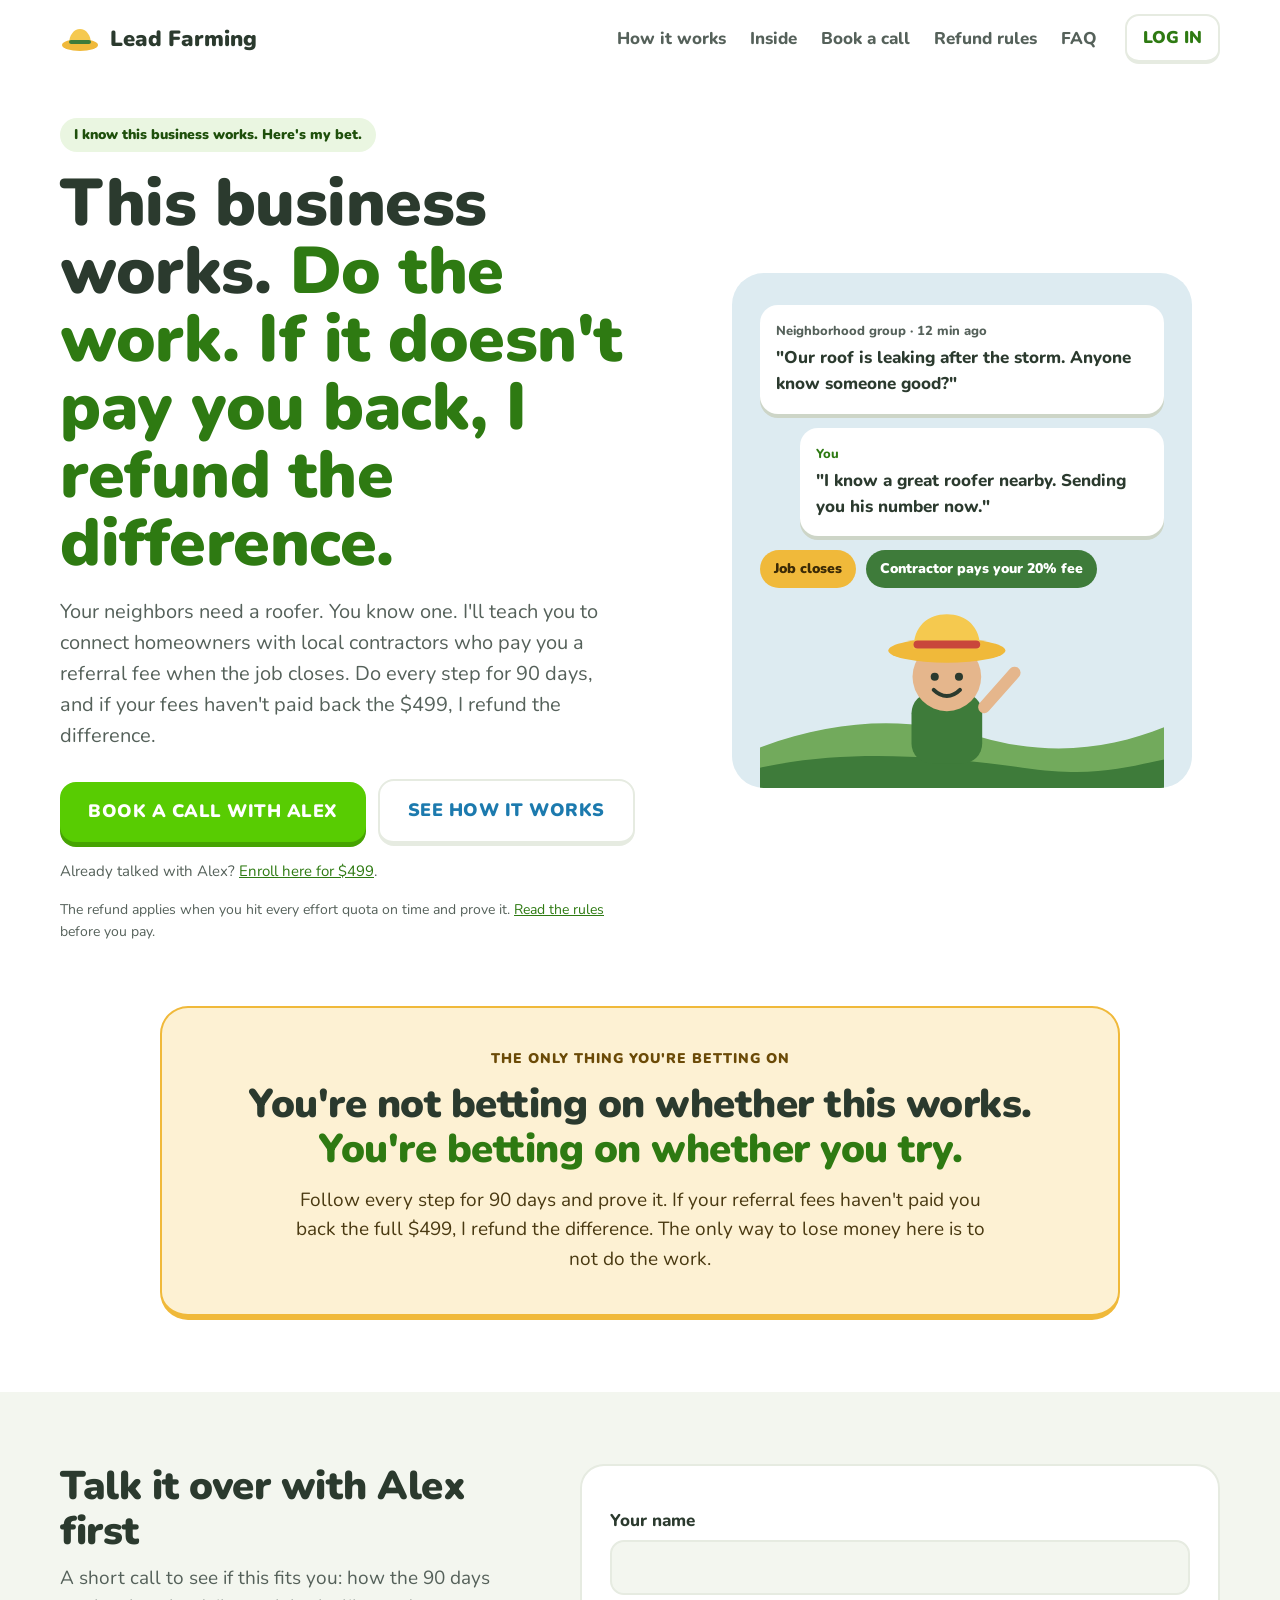
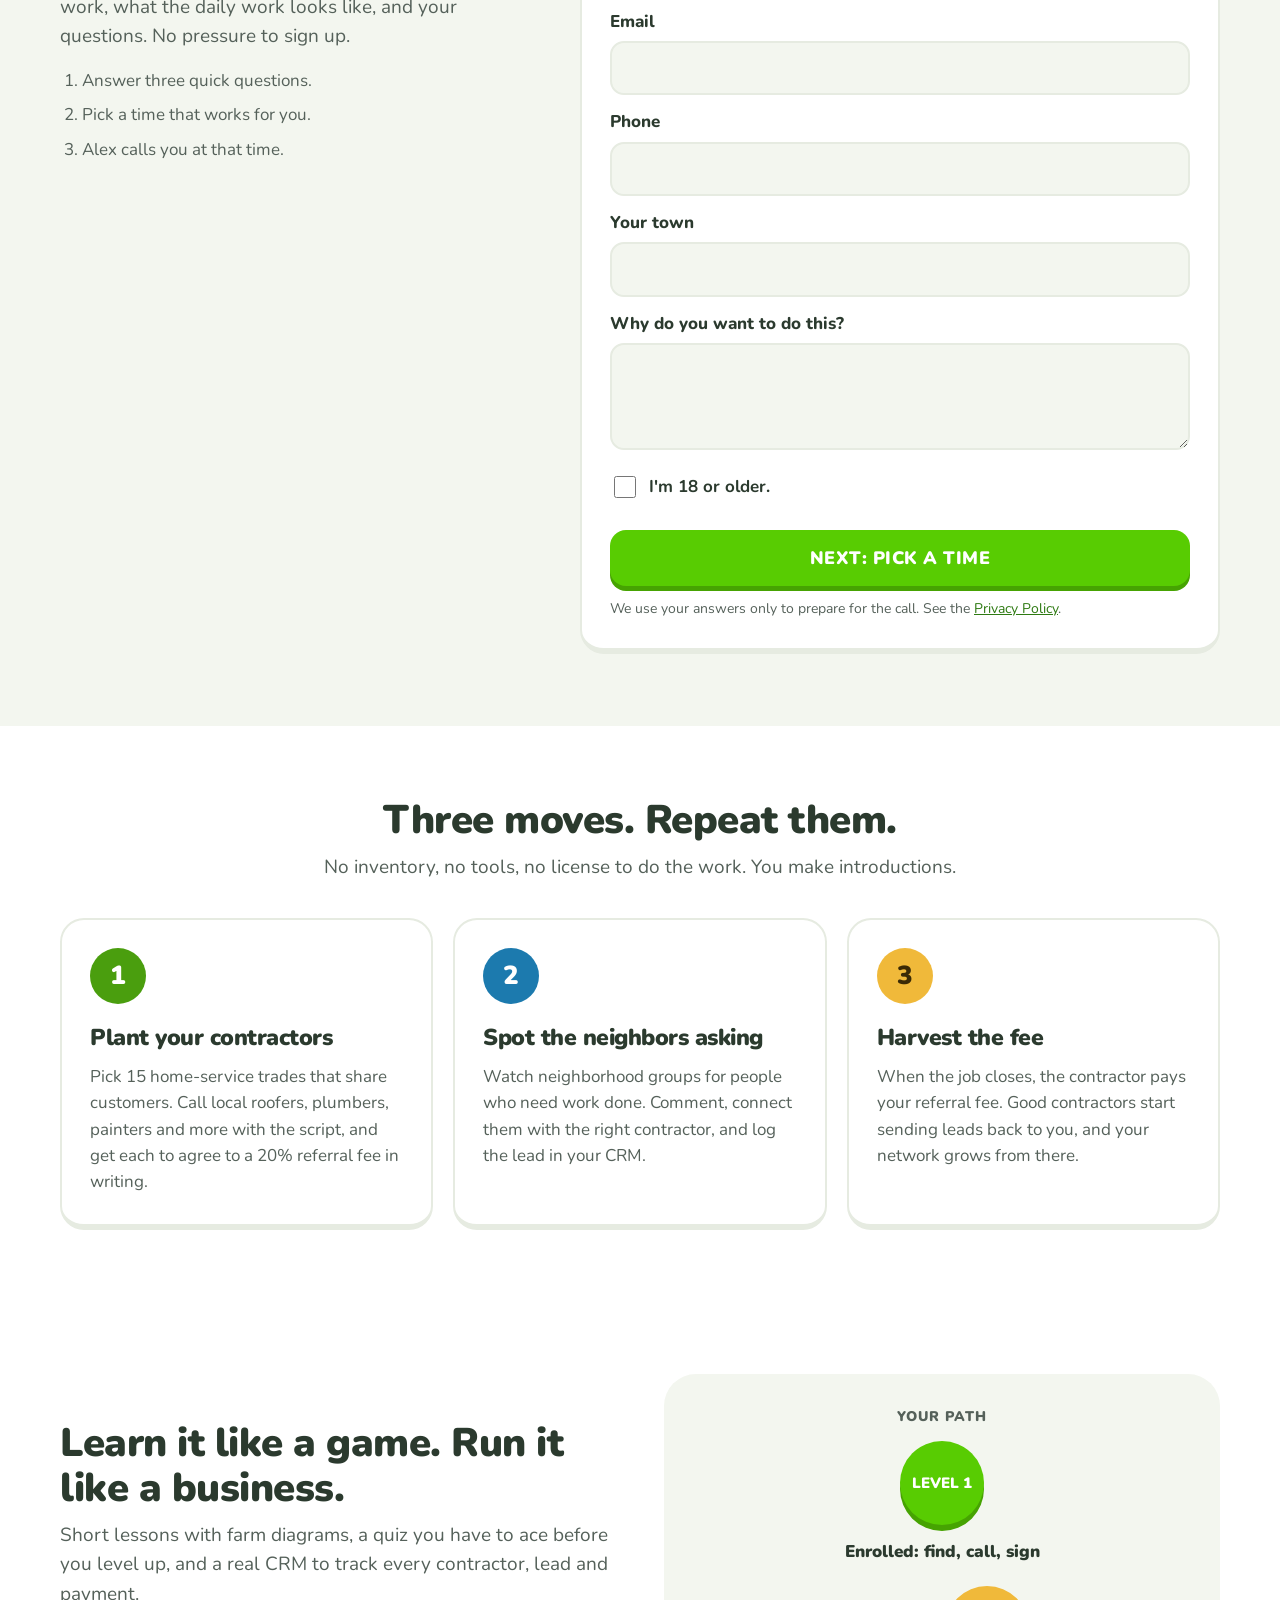
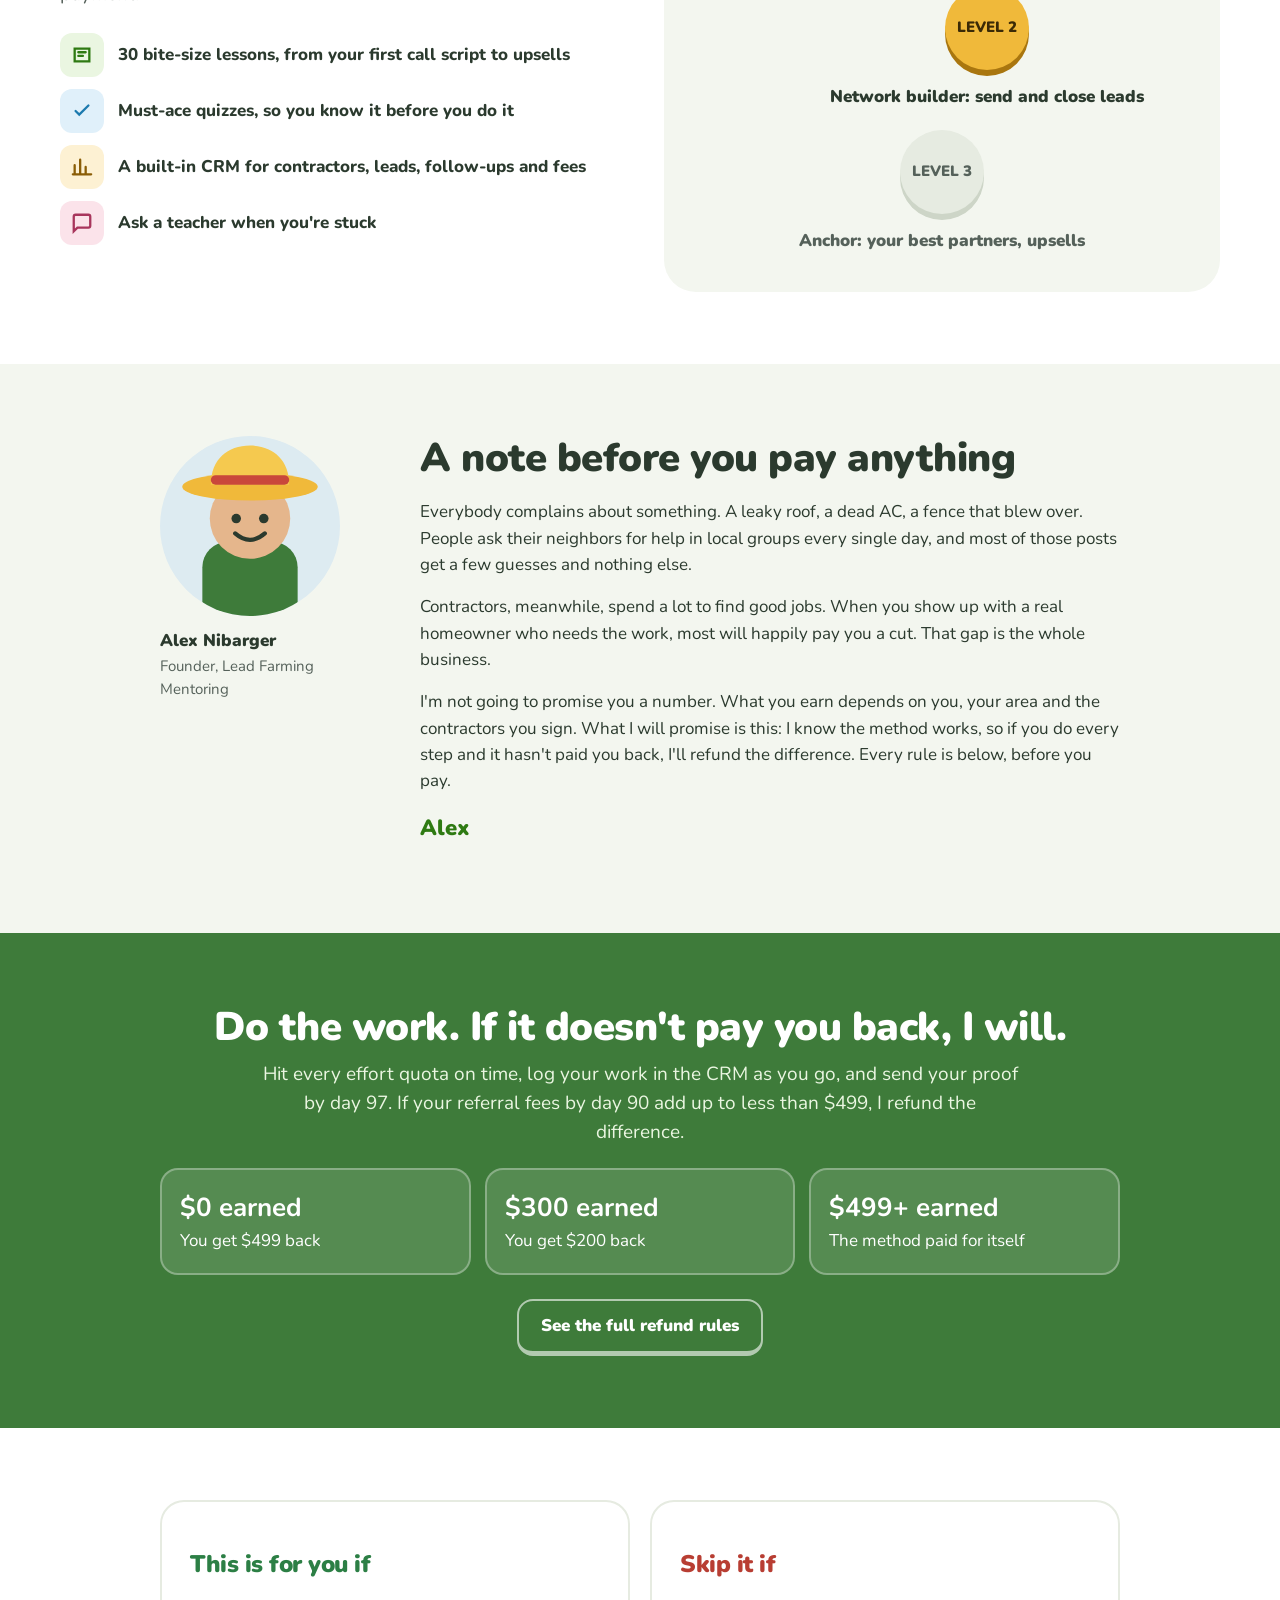
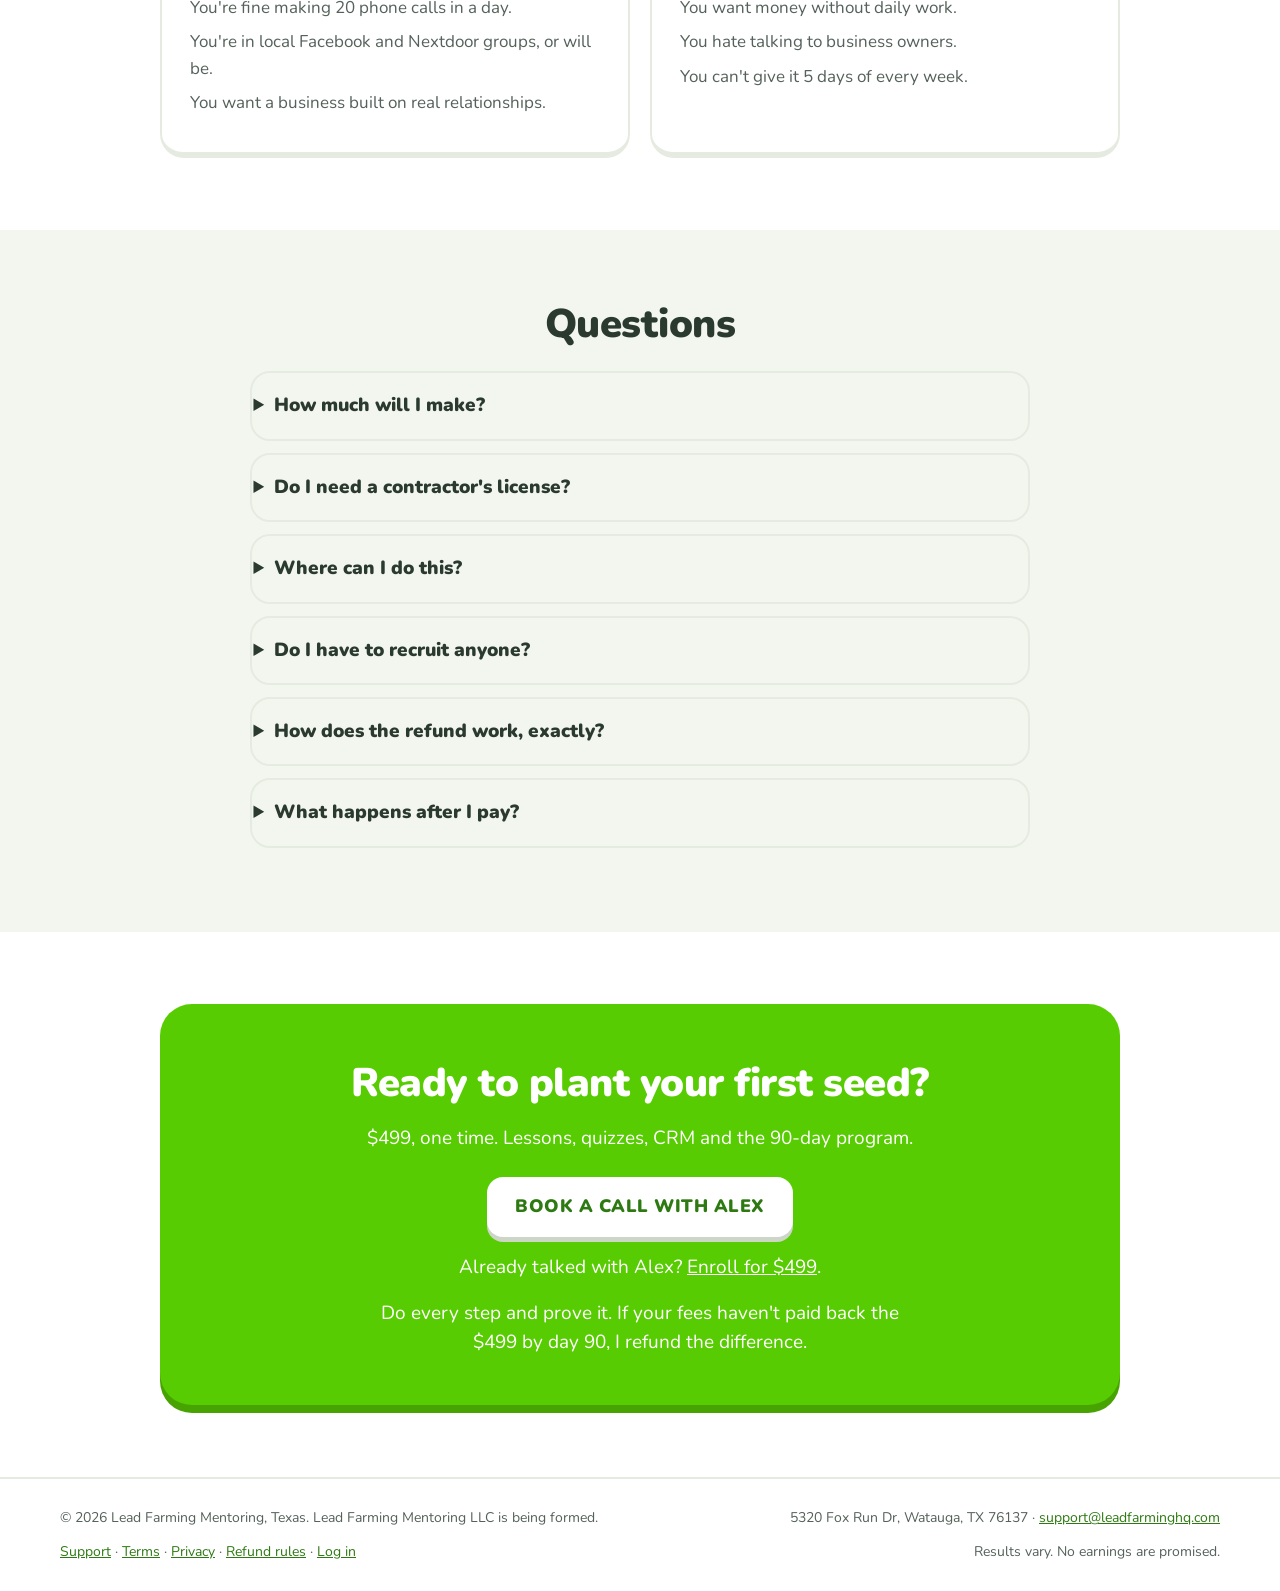
==== commit 251b7dfb: "Merge pull request #31 from alexandernibarger-netizen/claude/project-thread-9fflts-booking Growth 4:" ====
--- a/index.html
+++ b/index.html
@@ -20,7 +20,6 @@
 })();
 </script>
 <script src="/config.js"></script>
-<script src="/track.js"></script>
 <link rel="preconnect" href="https://fonts.googleapis.com">
 <link rel="preconnect" href="https://fonts.gstatic.com" crossorigin>
 <link href="https://fonts.googleapis.com/css2?family=Nunito:wght@600;700;800;900&display=swap" rel="stylesheet">
@@ -228,15 +227,6 @@
   </div>
 </section>
 
-<!-- Founder video: hidden until FOUNDER_VIDEO is set in config.js -->
-<section id="video" hidden>
-  <div class="wrap narrow center">
-    <h2 class="sec">Meet Alex</h2>
-    <p class="small" style="margin:0 auto 18px;max-width:560px">Two minutes on what Lead Farming is, who it's for, and what your first weeks look like.</p>
-    <div id="vbox" style="position:relative;aspect-ratio:16/9;border-radius:18px;overflow:hidden;background:#2B3A2E"></div>
-  </div>
-</section>
-
 <section id="book" class="alt">
   <div class="wrap book">
     <div class="intro">
@@ -342,7 +332,7 @@
     <p class="lede center">Hit every effort quota on time, log your work in the CRM as you go, and send your proof by day 97. If your referral fees by day 90 add up to less than $499, I refund the difference.</p>
     <div class="example">
       <div class="ex"><b>$0 earned</b>You get $499 back</div>
-      <div class="ex"><b>$300 earned</b>You get $199 back</div>
+      <div class="ex"><b>$300 earned</b>You get $200 back</div>
       <div class="ex"><b>$499+ earned</b>The method paid for itself</div>
     </div>
     <details class="rules" id="rules">
@@ -362,7 +352,7 @@
         </tbody>
       </table>
     </div>
-    <p class="small center">One fake or edited proof item cancels the refund. Recruiting is never required. The full terms are in the <a href="/terms/#refunds">enrollment agreement</a>.</p>
+    <p class="small center">One fake or edited proof item cancels the refund. Recruiting is never required, and any recruiting bonus paid to you by day 90 counts toward paying you back. The full terms are in the <a href="/terms/#refunds">enrollment agreement</a>.</p>
     </details>
   </div>
 </section>
@@ -383,6 +373,7 @@
     <div class="grid">
       <div class="card"><p>"[Real quote from a farmer]"</p><p style="font-weight:900;margin-top:10px">[First name, city]</p></div>
       <div class="card"><p>"[Real quote from a contractor partner]"</p><p style="font-weight:900;margin-top:10px">[Name, trade]</p></div>
+      <!-- VIDEO: a 2-minute video of Alex walking through one lead could go here -->
     </div>
   </div>
 </section>
@@ -393,8 +384,8 @@
     <details><summary>How much will I make?</summary><p>I don't promise any amount. It depends on your effort, your area and the contractors you sign. That's why the refund exists: do every step, and if your fees haven't covered the $499, you get the difference back.</p></details>
     <details><summary>Do I need a contractor's license?</summary><p>You introduce homeowners to licensed contractors. The contractor does the work and bills for it.</p></details>
     <details><summary>Where can I do this?</summary><p>Anywhere. It's phone and online work, so your territory is wherever your contractors and neighbors are.</p></details>
-    <details><summary>Do I have to recruit anyone?</summary><p>No. Your fees come from contractors paying for real jobs. Recruiting is never required for your levels or your refund.</p></details>
-    <details><summary>How does the refund work, exactly?</summary><p>Hit every quota in the <a href="#rules">full refund rules</a> on time, logged in the CRM as it happens, and send your proof package by day 97. I check it, then refund $499 minus the referral fees paid to you by day 90. Miss a quota and there's no refund.</p></details>
+    <details><summary>Do I have to recruit anyone?</summary><p>No. Your fees come from contractors paying for real jobs. Recruiting is never required. If you do bring in a friend, the $250 bonus counts toward paying back your $499, like a referral fee.</p></details>
+    <details><summary>How does the refund work, exactly?</summary><p>Hit every quota in the <a href="#rules">full refund rules</a> on time, logged in the CRM as it happens, and send your proof package by day 97. I check it, then refund $499 minus the referral fees and recruiting bonuses paid to you by day 90. Miss a quota and there's no refund.</p></details>
     <details><summary>What happens after I pay?</summary><p>Level 1 opens right away: the first lessons, the call script and your CRM.</p></details>
   </div>
 </section>
@@ -476,38 +467,5 @@
   document.querySelectorAll(".js-start").forEach(function (a) { a.href = "/app/?signup&ref=" + encodeURIComponent(ref); });
 })();
 </script>
-<script>
-// Founder video (FOUNDER_VIDEO in config.js): a YouTube or Vimeo link, or a video file such as /media/alex.mp4.
-// YouTube and Vimeo only load after the visitor presses play, so nothing from them runs before that.
-(function () {
-  var url = String((window.CRM_CONFIG || {}).FOUNDER_VIDEO || "").trim(), box = document.getElementById("vbox");
-  if (!url) return;
-  var m, src = null;
-  if ((m = url.match(/(?:youtube\.com\/(?:watch\?(?:.*&)?v=|shorts\/|embed\/)|youtu\.be\/)([\w-]{6,})/)))
-    src = "https://www.youtube-nocookie.com/embed/" + m[1] + "?autoplay=1&rel=0";
-  else if ((m = url.match(/vimeo\.com\/(?:video\/)?(\d+)/)))
-    src = "https://player.vimeo.com/video/" + m[1] + "?autoplay=1&dnt=1";
-  else if (!/\.(mp4|webm|mov)(\?|$)/i.test(url)) return;  // not a link we know how to show
-  if (src) {
-    var b = document.createElement("button");
-    b.type = "button"; b.id = "vplay"; b.setAttribute("aria-label", "Play the video");
-    b.style.cssText = "position:absolute;inset:0;width:100%;border:0;background:#2B3A2E;color:#fff;cursor:pointer;font:900 20px Nunito,system-ui,sans-serif";
-    b.innerHTML = '<span style="display:inline-flex;align-items:center;justify-content:center;width:84px;height:84px;border-radius:50%;background:#58CC02;font-size:34px;margin-bottom:12px">&#9654;</span><br>Watch the 2-minute intro';
-    b.onclick = function () {
-      var f = document.createElement("iframe");
-      f.src = src; f.title = "Meet Alex"; f.allow = "autoplay; fullscreen; picture-in-picture"; f.allowFullscreen = true;
-      f.style.cssText = "position:absolute;inset:0;width:100%;height:100%;border:0";
-      box.replaceChildren(f);
-    };
-    box.appendChild(b);
-  } else {
-    var v = document.createElement("video");
-    v.src = url; v.controls = true; v.preload = "metadata"; v.playsInline = true;
-    v.style.cssText = "position:absolute;inset:0;width:100%;height:100%";
-    box.appendChild(v);
-  }
-  document.getElementById("video").hidden = false;
-})();
-</script>
 </body>
 </html>
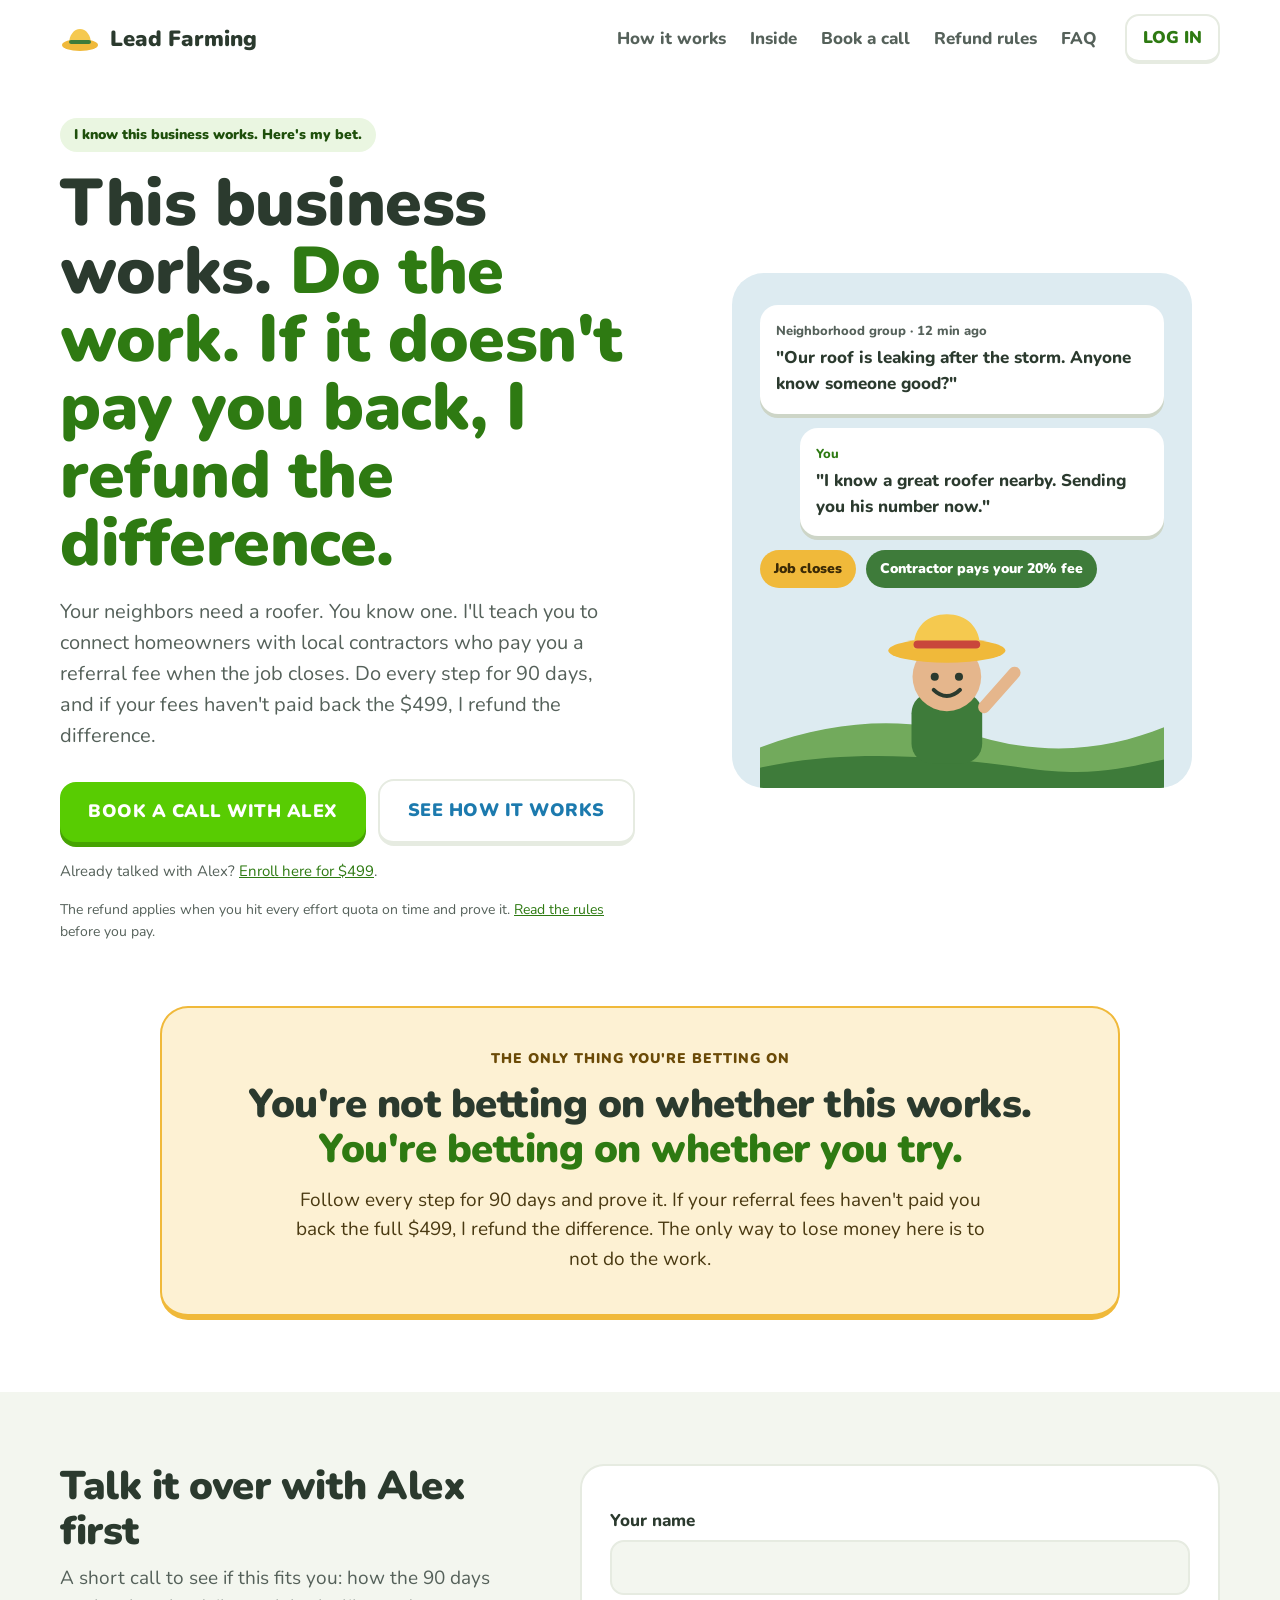
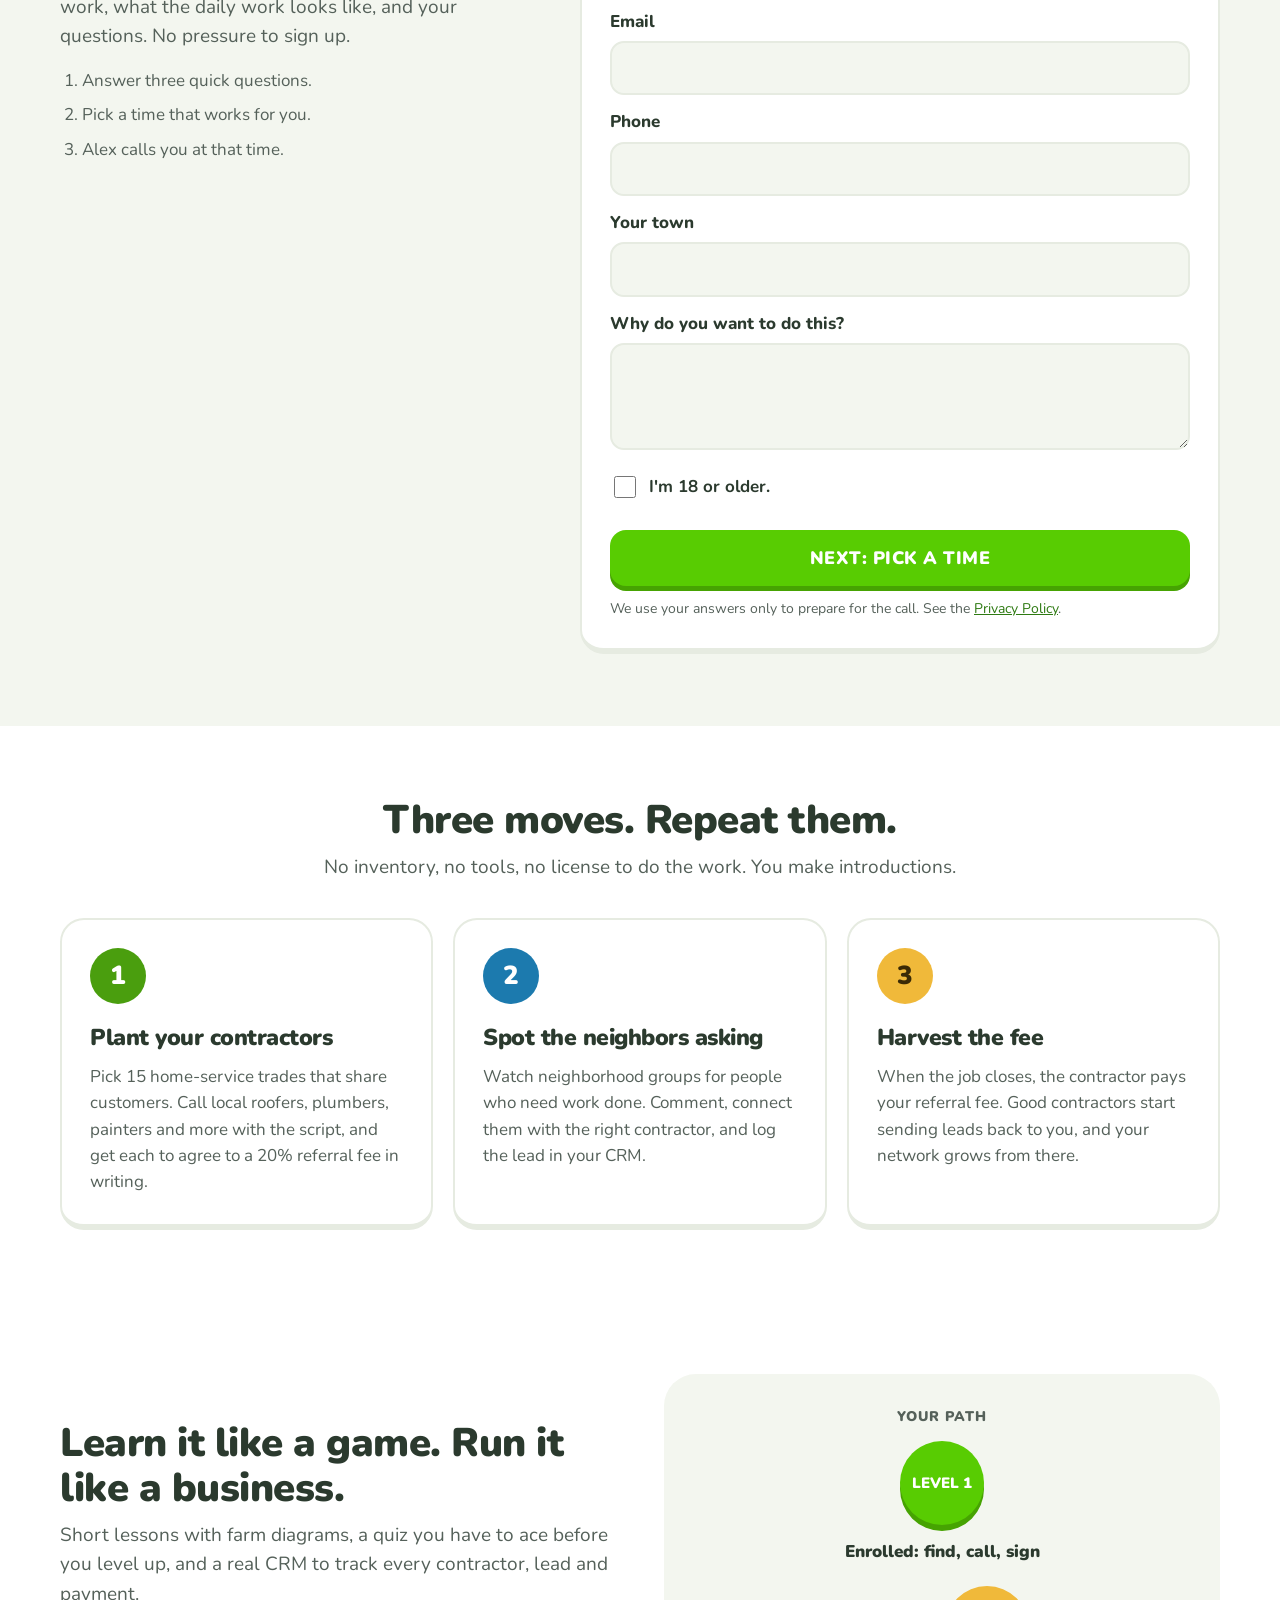
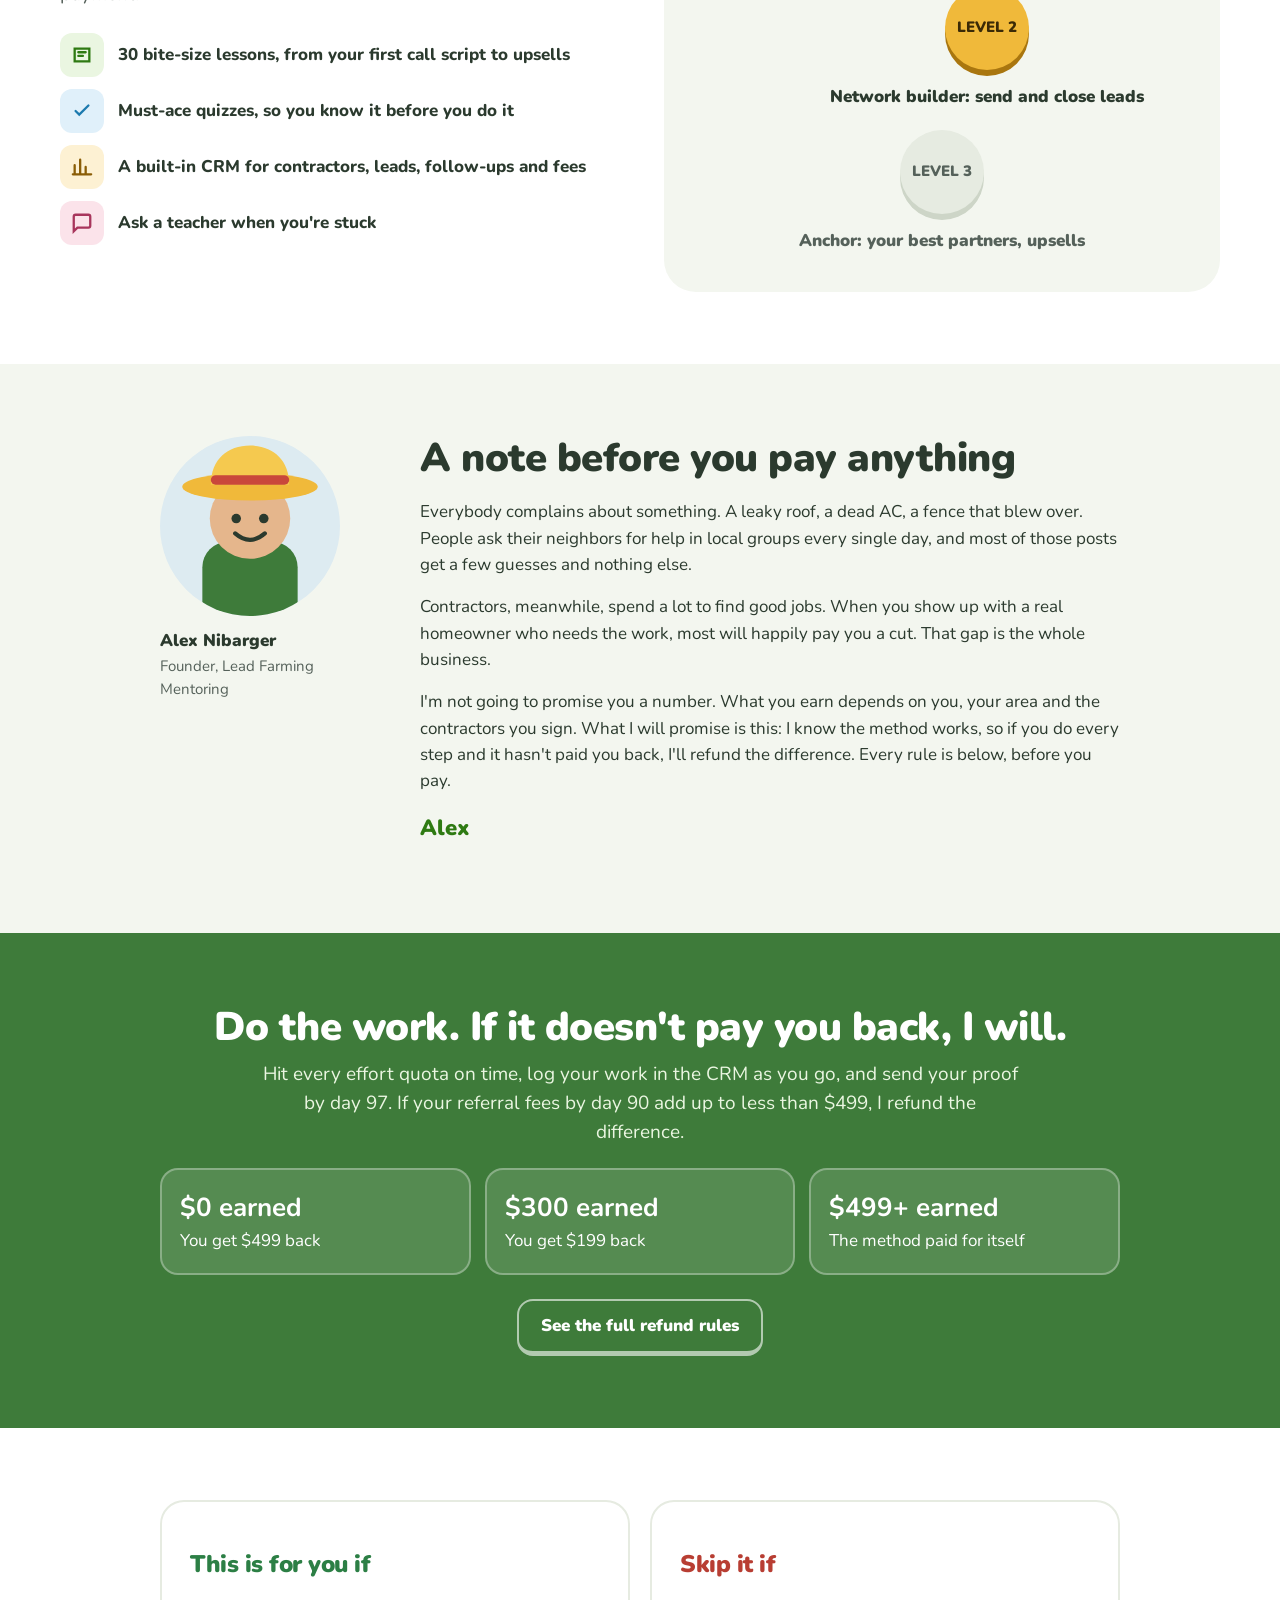
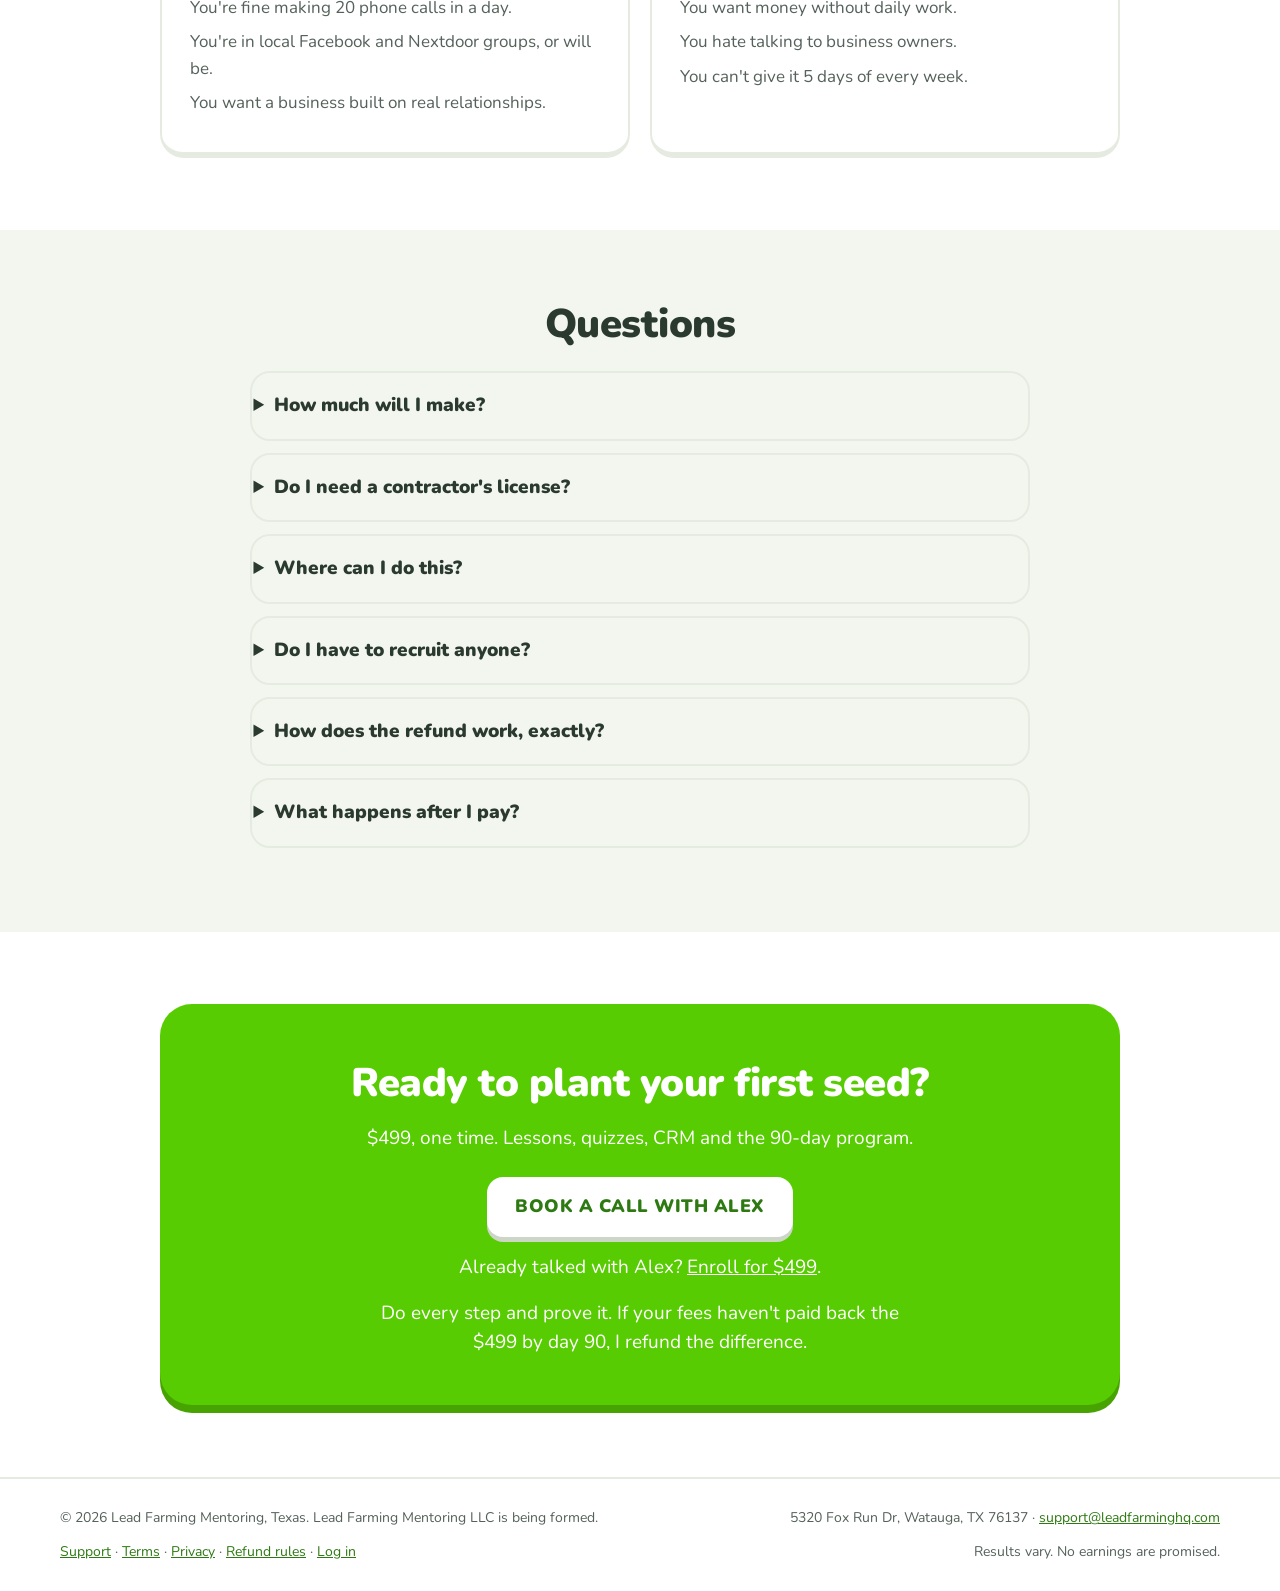
==== commit 77bca6d0: "Merge pull request #32 from alexandernibarger-netizen/claude/project-thread-9fflts-tracking Growth 5" ====
--- a/index.html
+++ b/index.html
@@ -20,6 +20,7 @@
 })();
 </script>
 <script src="/config.js"></script>
+<script src="/track.js"></script>
 <link rel="preconnect" href="https://fonts.googleapis.com">
 <link rel="preconnect" href="https://fonts.gstatic.com" crossorigin>
 <link href="https://fonts.googleapis.com/css2?family=Nunito:wght@600;700;800;900&display=swap" rel="stylesheet">
@@ -332,7 +333,7 @@
     <p class="lede center">Hit every effort quota on time, log your work in the CRM as you go, and send your proof by day 97. If your referral fees by day 90 add up to less than $499, I refund the difference.</p>
     <div class="example">
       <div class="ex"><b>$0 earned</b>You get $499 back</div>
-      <div class="ex"><b>$300 earned</b>You get $200 back</div>
+      <div class="ex"><b>$300 earned</b>You get $199 back</div>
       <div class="ex"><b>$499+ earned</b>The method paid for itself</div>
     </div>
     <details class="rules" id="rules">
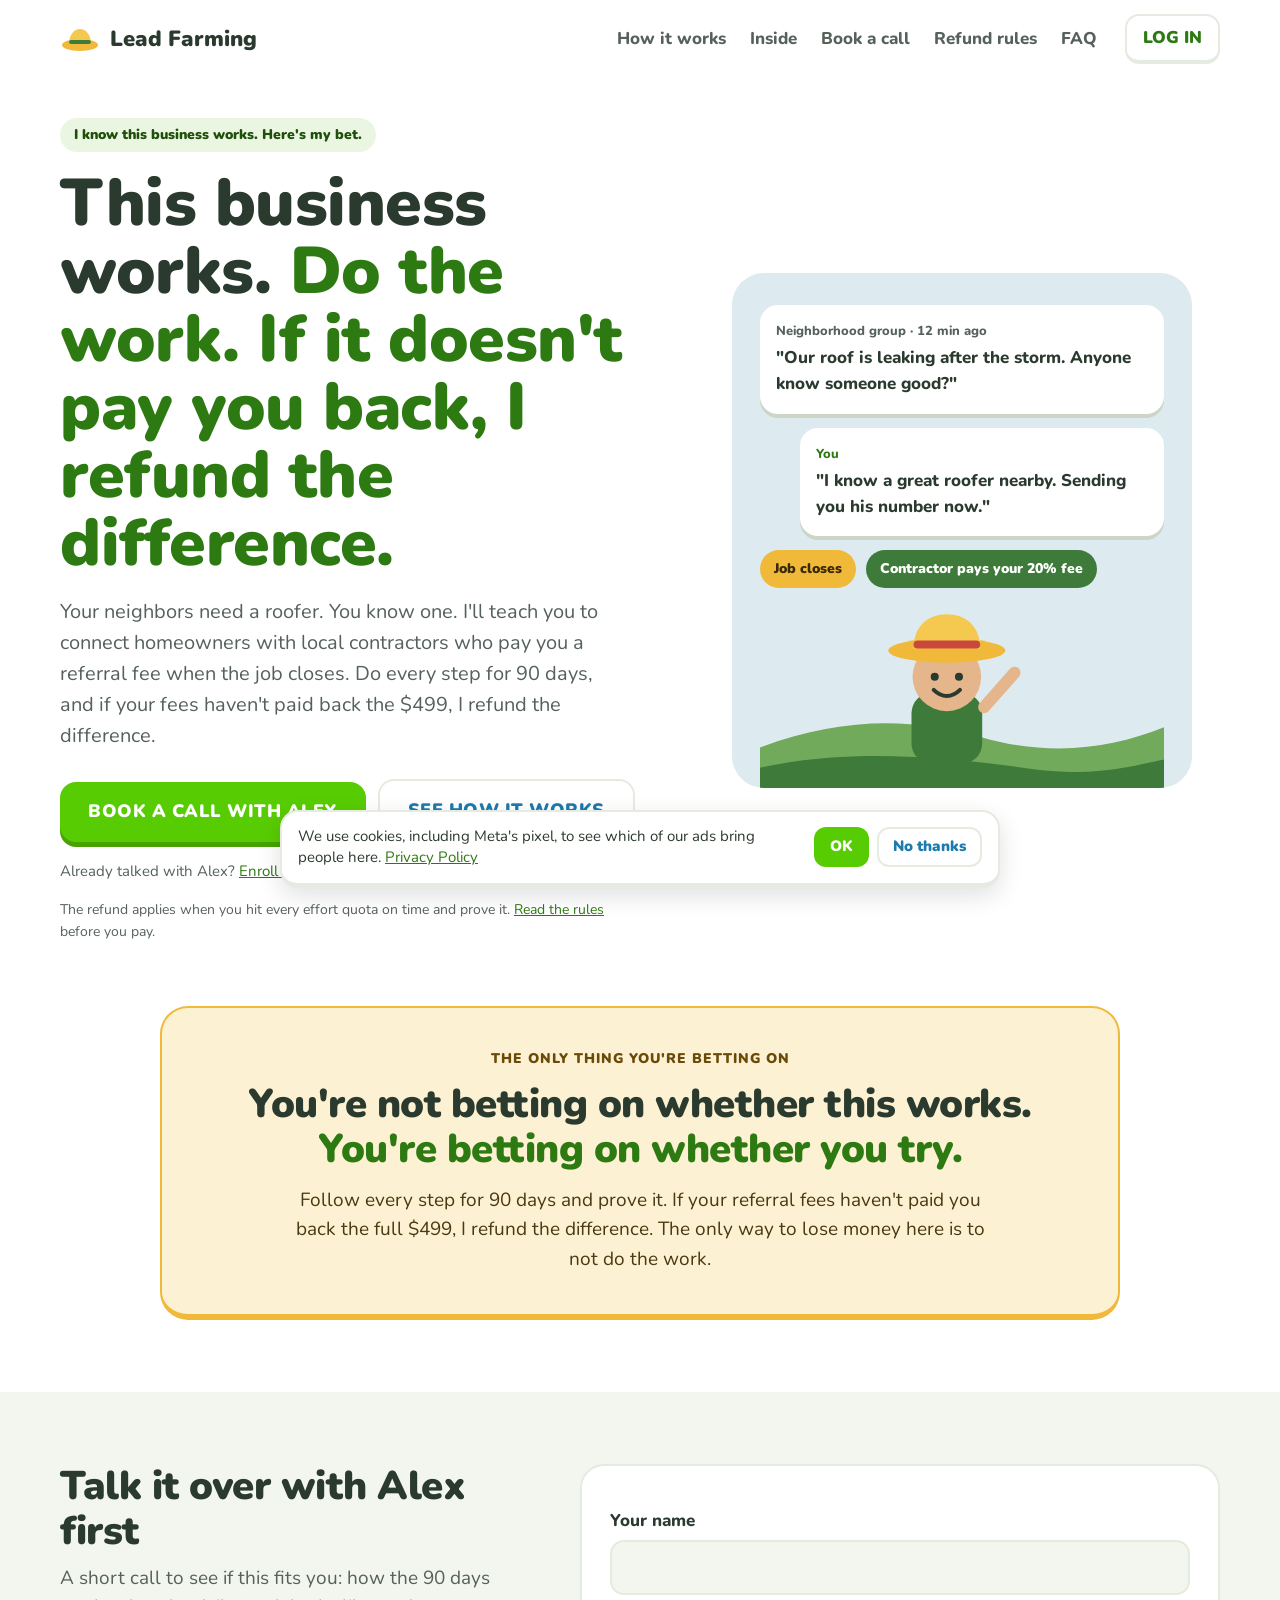
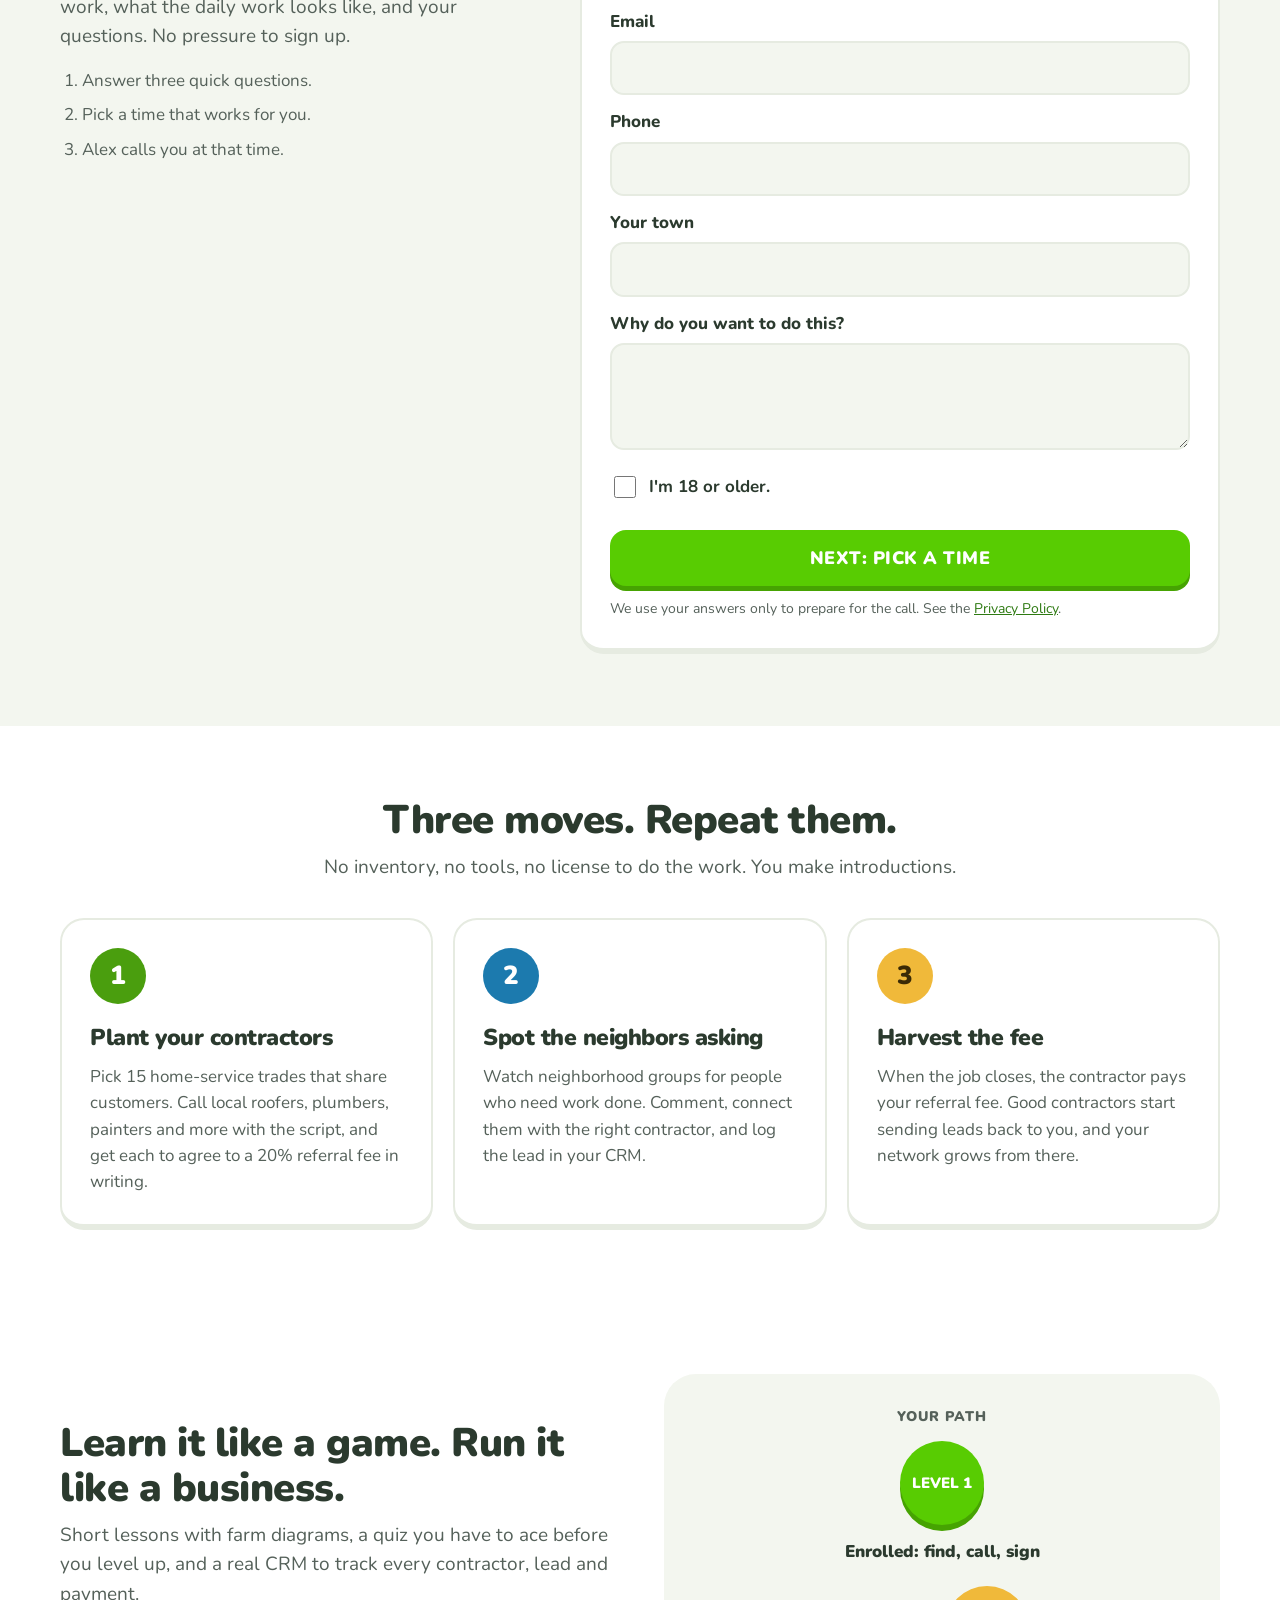
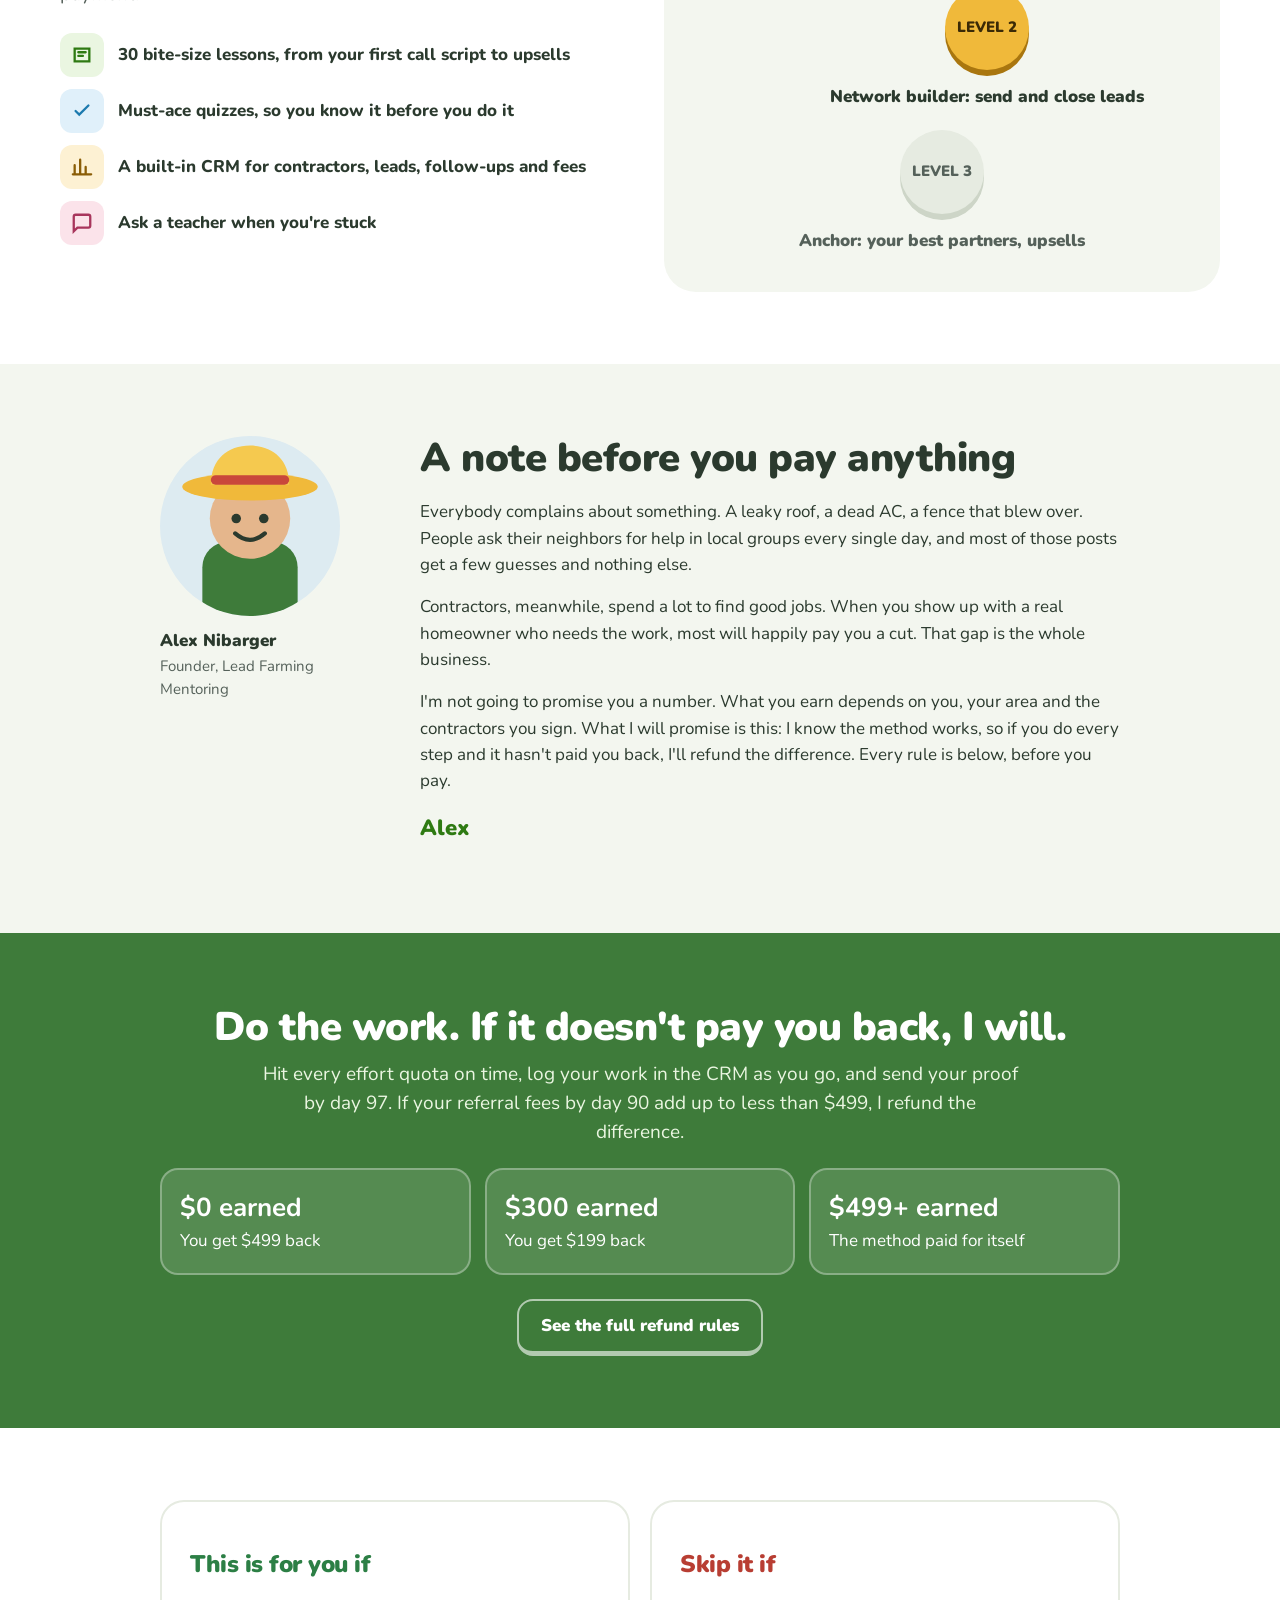
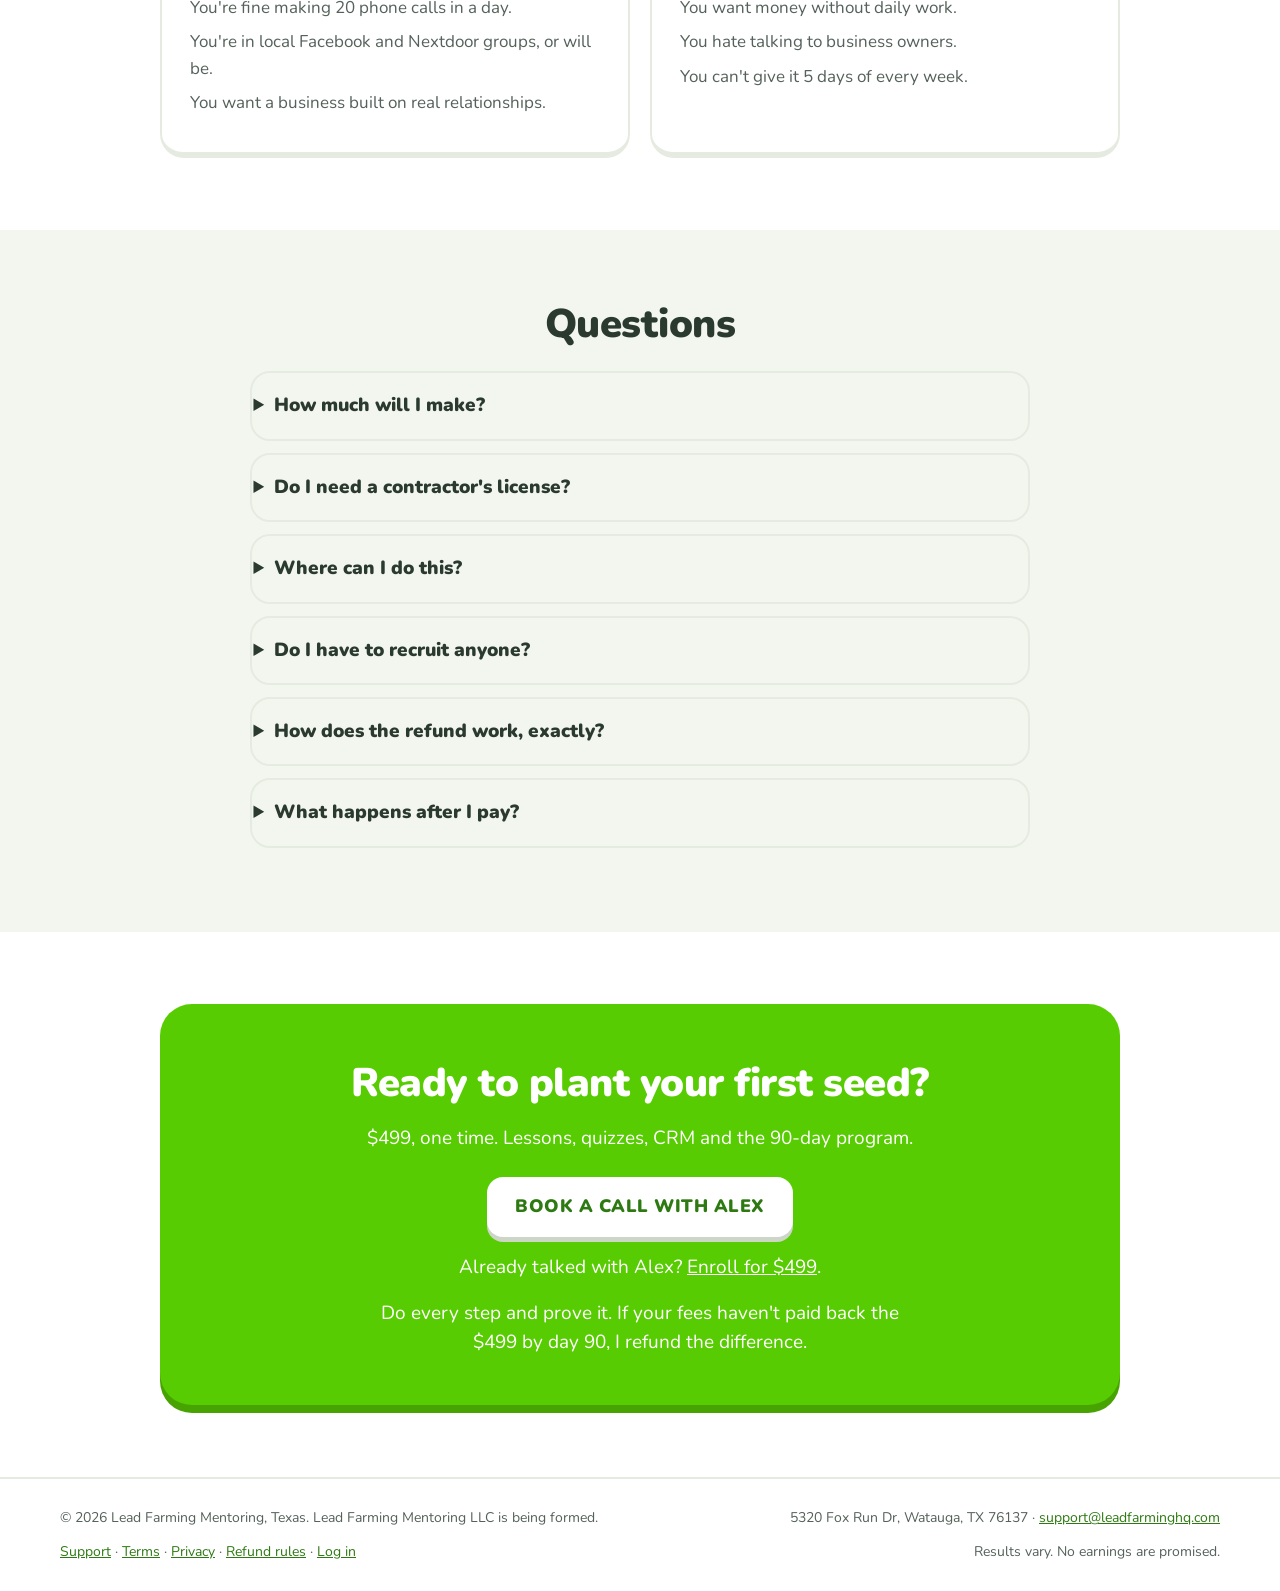
==== commit f9b4fc19: "Owner-only button to view the public site and come back to the portal Admins get a 'View public site" ====
--- a/index.html
+++ b/index.html
@@ -10,12 +10,25 @@
 <script>
 // Members, email links (confirm, password reset) and the Stripe return all belong in the portal at /app/.
 // Add ?home to the address to see this page while signed in.
+// The owner (lf_owner, set by the portal for admins) always gets this page plus a "Back to my portal" button.
 (function () {
   var q = location.search, h = location.hash;
+  var authLink = /access_token=|type=recovery|type=signup|error_description=/.test(h) || /[?&]code=/.test(q);
+  var signedIn = false, owner = false;
+  try {
+    for (var i = 0; i < localStorage.length; i++) { if (/^sb-.*-auth-token$/.test(localStorage.key(i))) signedIn = true; }
+    owner = signedIn && localStorage.getItem("lf_owner") === "1";
+  } catch (e) {}
+  if (owner && !authLink) {
+    document.addEventListener("DOMContentLoaded", function () {
+      var bar = document.createElement("div");
+      bar.className = "owner-bar";
+      bar.innerHTML = '<span>You\u2019re seeing the public site, like a visitor does.</span><a class="owner-back" href="/app/">\u2190 Back to my portal</a>';
+      document.body.prepend(bar);
+    });
+    return;
+  }
   if (/[?&]home\b/.test(q)) return;
-  var authLink = /access_token=|type=recovery|type=signup|error_description=/.test(h) || /[?&]code=/.test(q);
-  var signedIn = false;
-  try { for (var i = 0; i < localStorage.length; i++) { if (/^sb-.*-auth-token$/.test(localStorage.key(i))) signedIn = true; } } catch (e) {}
   if (authLink || signedIn) location.replace("/app/" + q + h);
 })();
 </script>
@@ -52,6 +65,9 @@
 .top nav{display:flex;flex-wrap:wrap}
 .top nav a{padding:10px 12px;font-weight:800;text-decoration:none;color:var(--muted)}
 .top nav a:hover{color:var(--ink)}
+.owner-bar{position:sticky;top:0;z-index:50;display:flex;flex-wrap:wrap;align-items:center;justify-content:center;gap:8px 16px;padding:10px 16px;background:var(--accent-d);color:#fff;font-weight:800;font-size:15px}
+.owner-back{background:#fff;color:var(--accent-d);font-weight:900;padding:8px 14px;border-radius:12px;text-decoration:none}
+.owner-back:hover{color:var(--accent-d);background:var(--mint)}
 .login{padding:9px 16px;border:2px solid var(--line);border-bottom-width:4px;border-radius:14px;font-weight:900;text-decoration:none}
 /* hero */
 .hero{padding:40px 0 64px}
@@ -228,6 +244,15 @@
   </div>
 </section>
 
+<!-- Founder video: hidden until FOUNDER_VIDEO is set in config.js -->
+<section id="video" hidden>
+  <div class="wrap narrow center">
+    <h2 class="sec">Meet Alex</h2>
+    <p class="small" style="margin:0 auto 18px;max-width:560px">Two minutes on what Lead Farming is, who it's for, and what your first weeks look like.</p>
+    <div id="vbox" style="position:relative;aspect-ratio:16/9;border-radius:18px;overflow:hidden;background:#2B3A2E"></div>
+  </div>
+</section>
+
 <section id="book" class="alt">
   <div class="wrap book">
     <div class="intro">
@@ -353,7 +378,7 @@
         </tbody>
       </table>
     </div>
-    <p class="small center">One fake or edited proof item cancels the refund. Recruiting is never required, and any recruiting bonus paid to you by day 90 counts toward paying you back. The full terms are in the <a href="/terms/#refunds">enrollment agreement</a>.</p>
+    <p class="small center">One fake or edited proof item cancels the refund. Recruiting is never required. The full terms are in the <a href="/terms/#refunds">enrollment agreement</a>.</p>
     </details>
   </div>
 </section>
@@ -374,7 +399,6 @@
     <div class="grid">
       <div class="card"><p>"[Real quote from a farmer]"</p><p style="font-weight:900;margin-top:10px">[First name, city]</p></div>
       <div class="card"><p>"[Real quote from a contractor partner]"</p><p style="font-weight:900;margin-top:10px">[Name, trade]</p></div>
-      <!-- VIDEO: a 2-minute video of Alex walking through one lead could go here -->
     </div>
   </div>
 </section>
@@ -385,8 +409,8 @@
     <details><summary>How much will I make?</summary><p>I don't promise any amount. It depends on your effort, your area and the contractors you sign. That's why the refund exists: do every step, and if your fees haven't covered the $499, you get the difference back.</p></details>
     <details><summary>Do I need a contractor's license?</summary><p>You introduce homeowners to licensed contractors. The contractor does the work and bills for it.</p></details>
     <details><summary>Where can I do this?</summary><p>Anywhere. It's phone and online work, so your territory is wherever your contractors and neighbors are.</p></details>
-    <details><summary>Do I have to recruit anyone?</summary><p>No. Your fees come from contractors paying for real jobs. Recruiting is never required. If you do bring in a friend, the $250 bonus counts toward paying back your $499, like a referral fee.</p></details>
-    <details><summary>How does the refund work, exactly?</summary><p>Hit every quota in the <a href="#rules">full refund rules</a> on time, logged in the CRM as it happens, and send your proof package by day 97. I check it, then refund $499 minus the referral fees and recruiting bonuses paid to you by day 90. Miss a quota and there's no refund.</p></details>
+    <details><summary>Do I have to recruit anyone?</summary><p>No. Your fees come from contractors paying for real jobs. Recruiting is never required for your levels or your refund.</p></details>
+    <details><summary>How does the refund work, exactly?</summary><p>Hit every quota in the <a href="#rules">full refund rules</a> on time, logged in the CRM as it happens, and send your proof package by day 97. I check it, then refund $499 minus the referral fees paid to you by day 90. Miss a quota and there's no refund.</p></details>
     <details><summary>What happens after I pay?</summary><p>Level 1 opens right away: the first lessons, the call script and your CRM.</p></details>
   </div>
 </section>
@@ -468,5 +492,38 @@
   document.querySelectorAll(".js-start").forEach(function (a) { a.href = "/app/?signup&ref=" + encodeURIComponent(ref); });
 })();
 </script>
+<script>
+// Founder video (FOUNDER_VIDEO in config.js): a YouTube or Vimeo link, or a video file such as /media/alex.mp4.
+// YouTube and Vimeo only load after the visitor presses play, so nothing from them runs before that.
+(function () {
+  var url = String((window.CRM_CONFIG || {}).FOUNDER_VIDEO || "").trim(), box = document.getElementById("vbox");
+  if (!url) return;
+  var m, src = null;
+  if ((m = url.match(/(?:youtube\.com\/(?:watch\?(?:.*&)?v=|shorts\/|embed\/)|youtu\.be\/)([\w-]{6,})/)))
+    src = "https://www.youtube-nocookie.com/embed/" + m[1] + "?autoplay=1&rel=0";
+  else if ((m = url.match(/vimeo\.com\/(?:video\/)?(\d+)/)))
+    src = "https://player.vimeo.com/video/" + m[1] + "?autoplay=1&dnt=1";
+  else if (!/\.(mp4|webm|mov)(\?|$)/i.test(url)) return;  // not a link we know how to show
+  if (src) {
+    var b = document.createElement("button");
+    b.type = "button"; b.id = "vplay"; b.setAttribute("aria-label", "Play the video");
+    b.style.cssText = "position:absolute;inset:0;width:100%;border:0;background:#2B3A2E;color:#fff;cursor:pointer;font:900 20px Nunito,system-ui,sans-serif";
+    b.innerHTML = '<span style="display:inline-flex;align-items:center;justify-content:center;width:84px;height:84px;border-radius:50%;background:#58CC02;font-size:34px;margin-bottom:12px">&#9654;</span><br>Watch the 2-minute intro';
+    b.onclick = function () {
+      var f = document.createElement("iframe");
+      f.src = src; f.title = "Meet Alex"; f.allow = "autoplay; fullscreen; picture-in-picture"; f.allowFullscreen = true;
+      f.style.cssText = "position:absolute;inset:0;width:100%;height:100%;border:0";
+      box.replaceChildren(f);
+    };
+    box.appendChild(b);
+  } else {
+    var v = document.createElement("video");
+    v.src = url; v.controls = true; v.preload = "metadata"; v.playsInline = true;
+    v.style.cssText = "position:absolute;inset:0;width:100%;height:100%";
+    box.appendChild(v);
+  }
+  document.getElementById("video").hidden = false;
+})();
+</script>
 </body>
 </html>
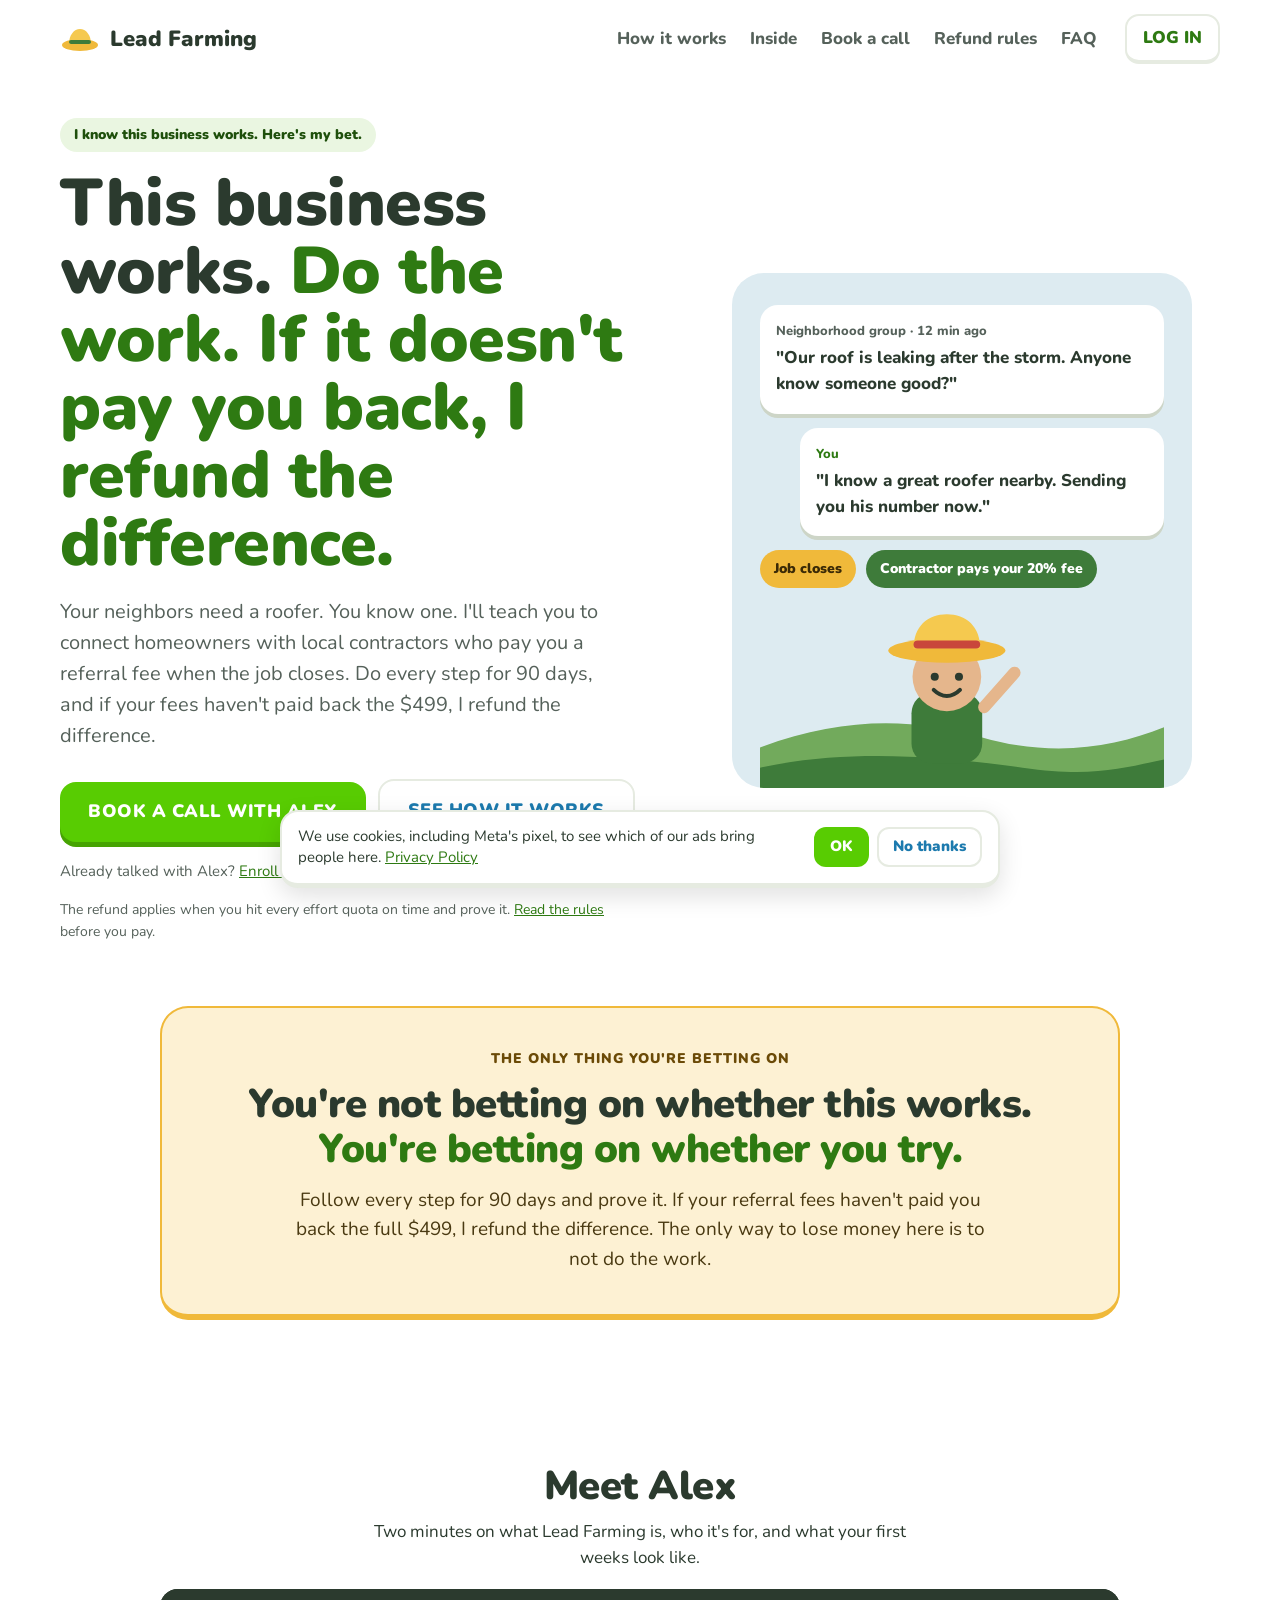
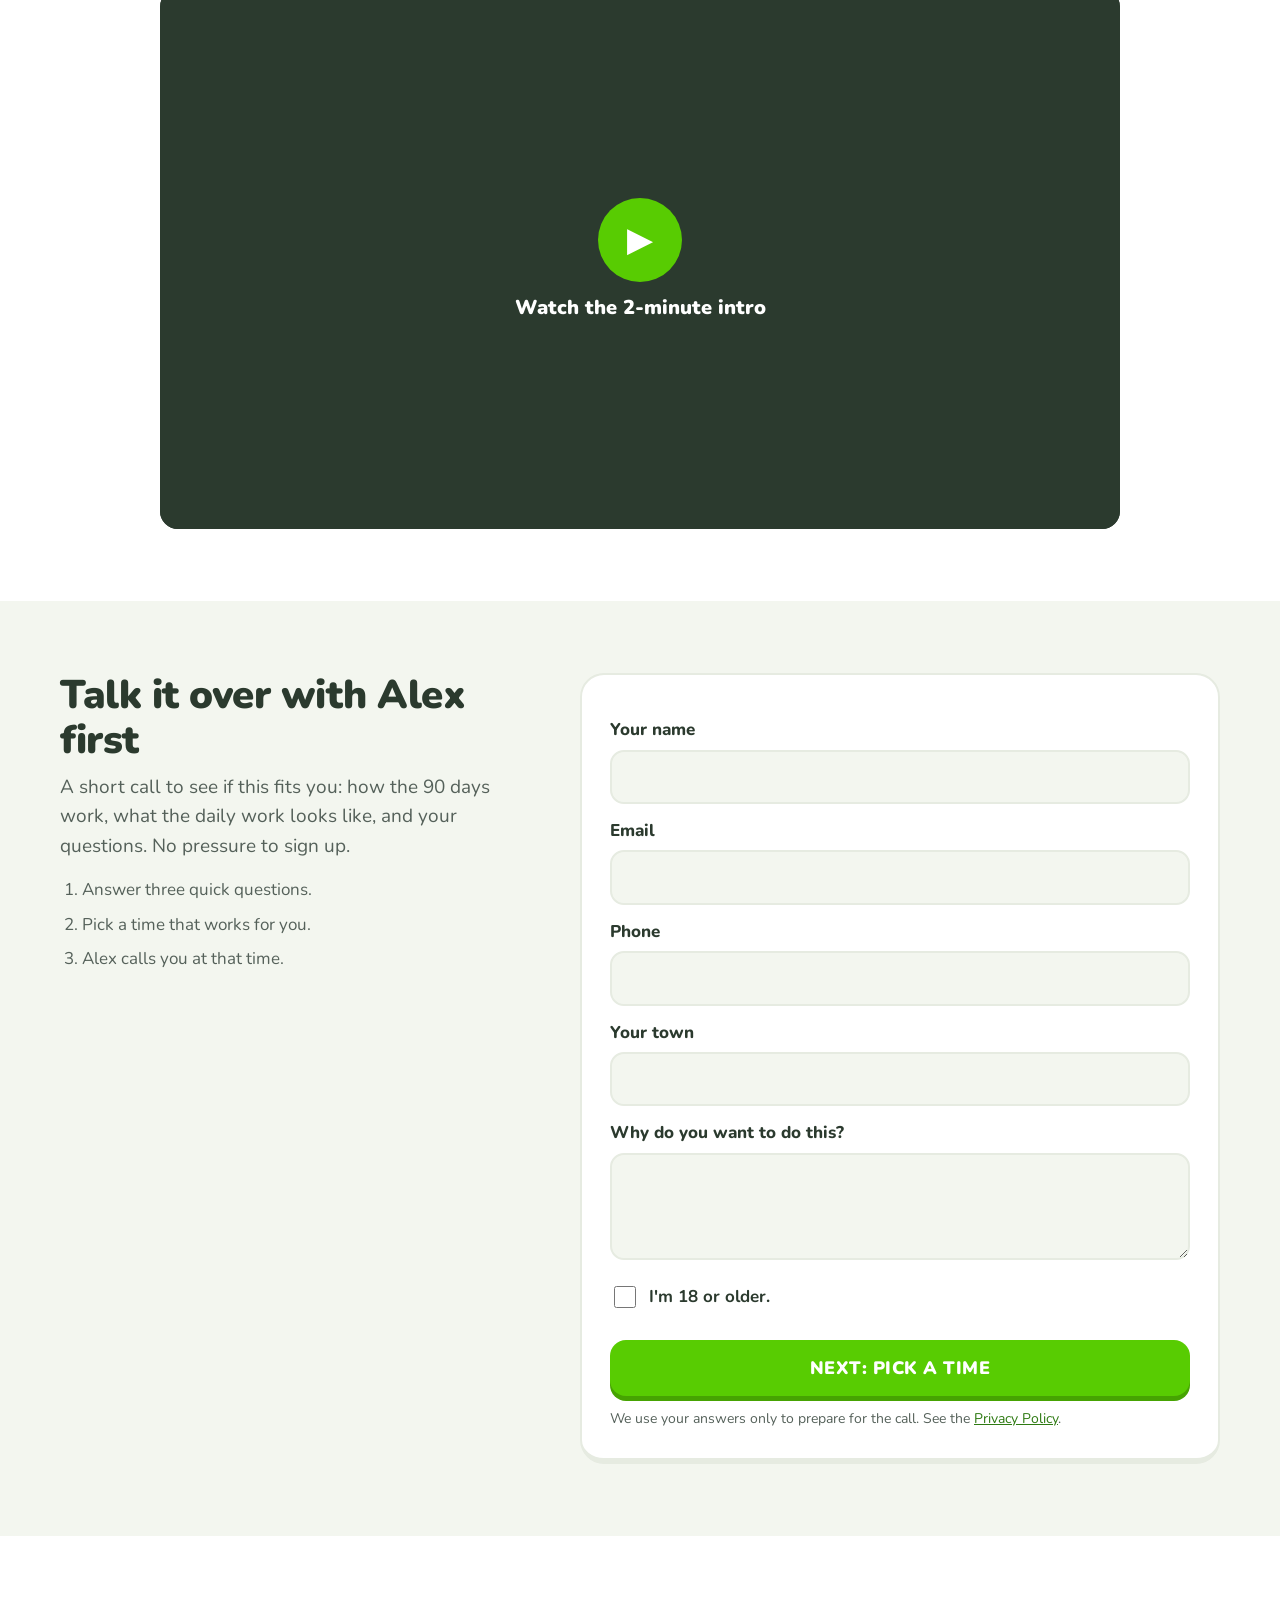
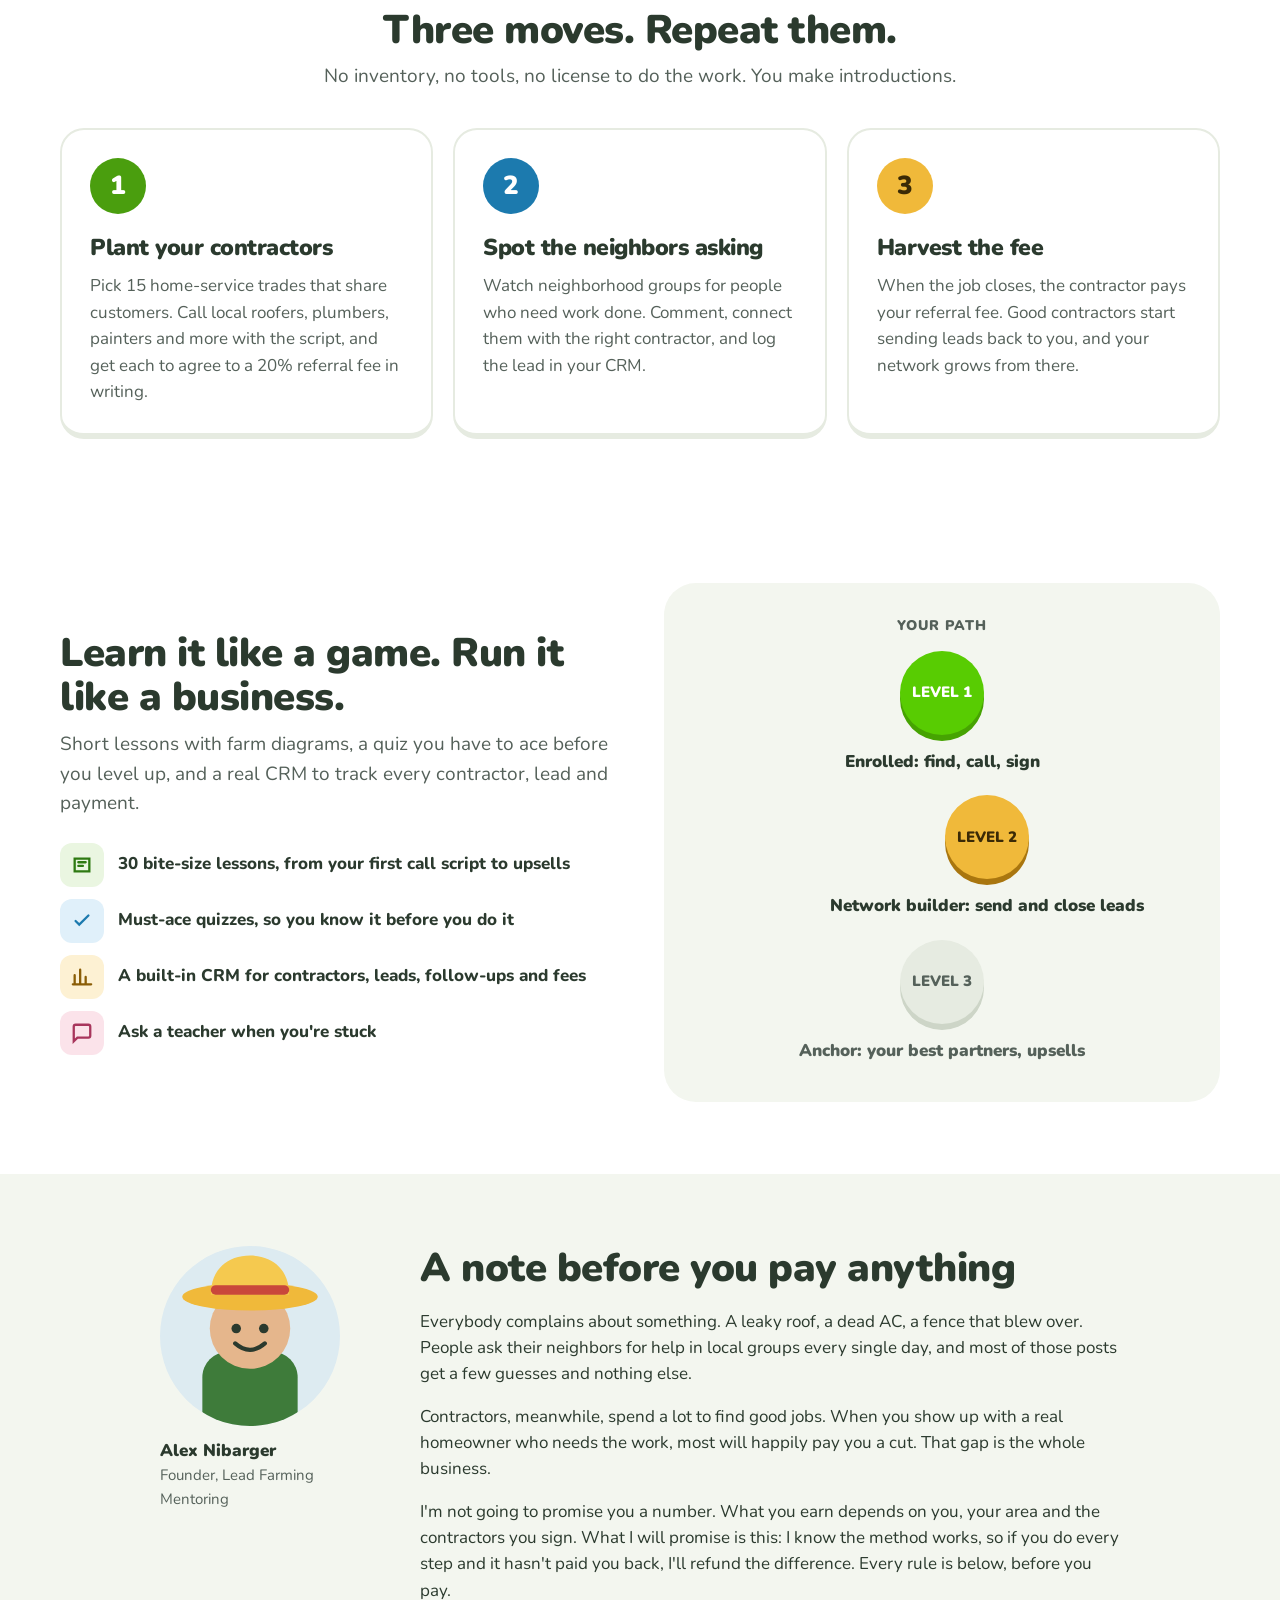
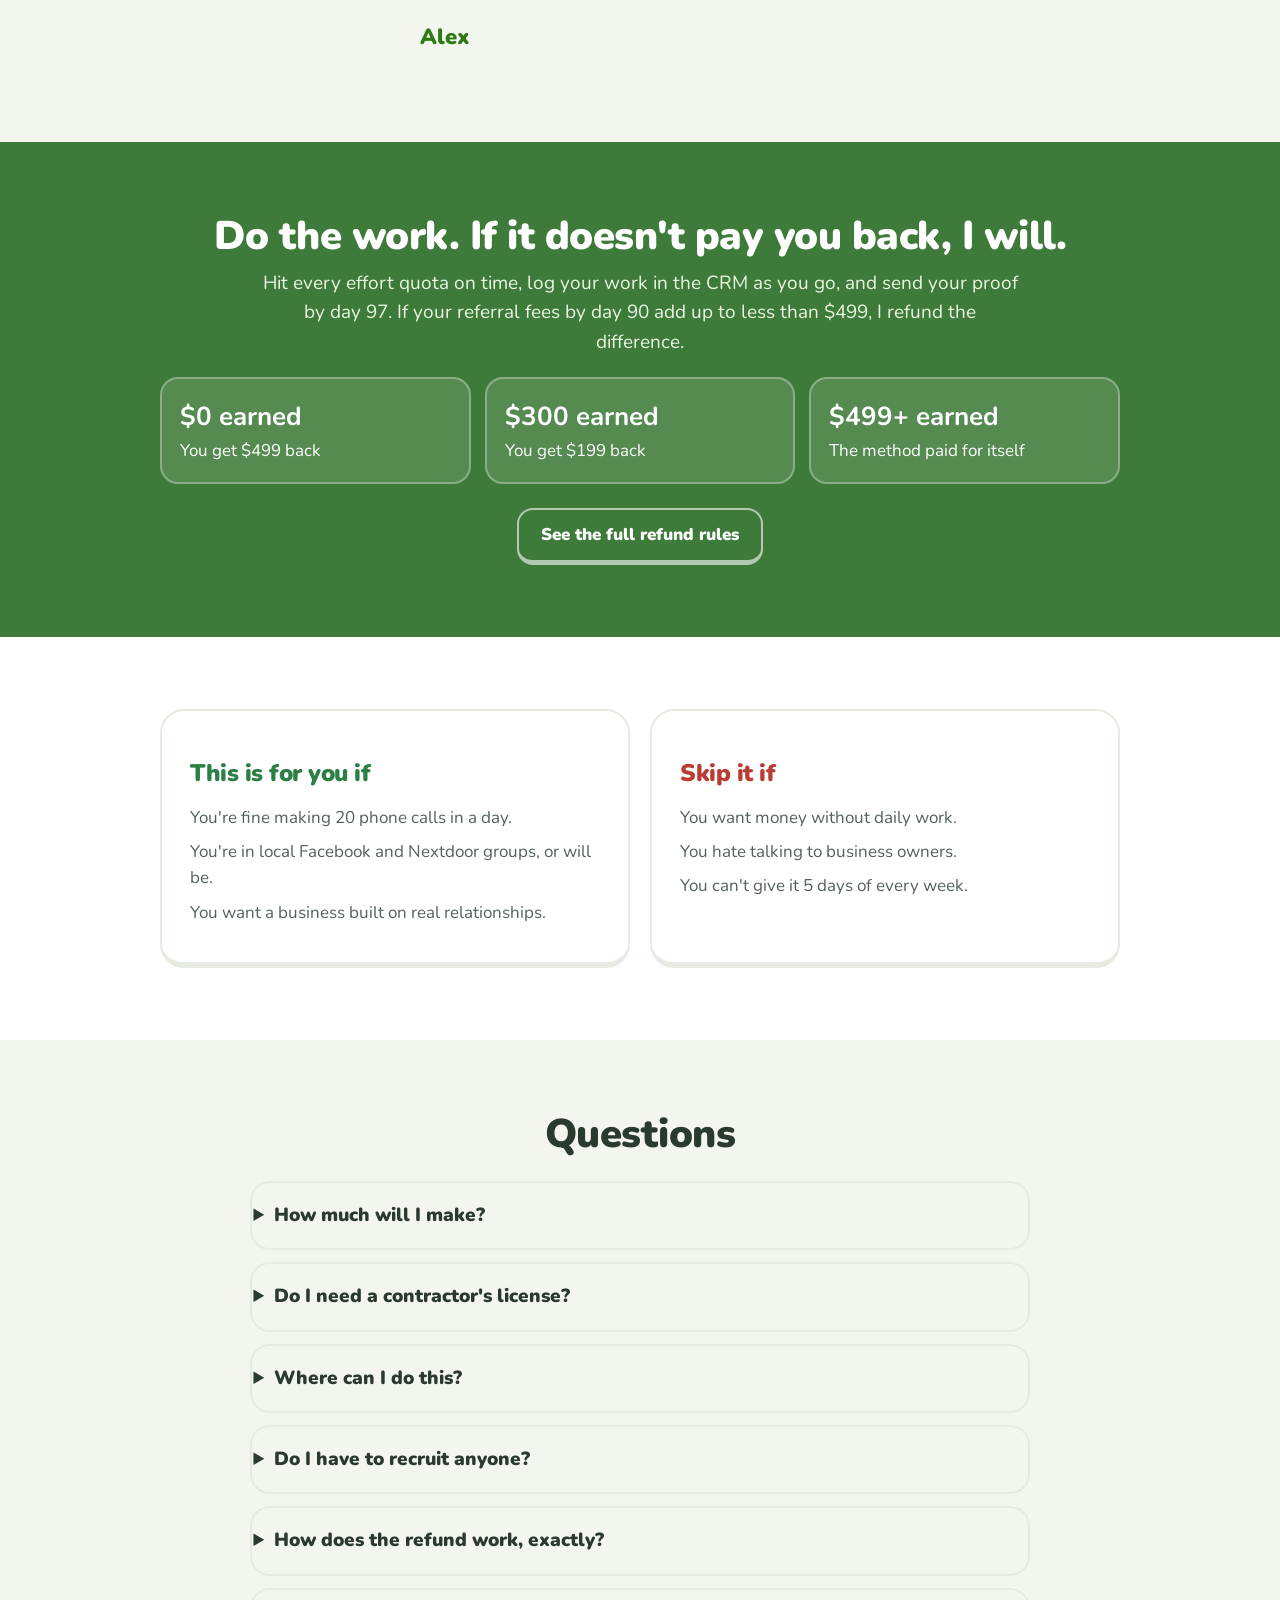
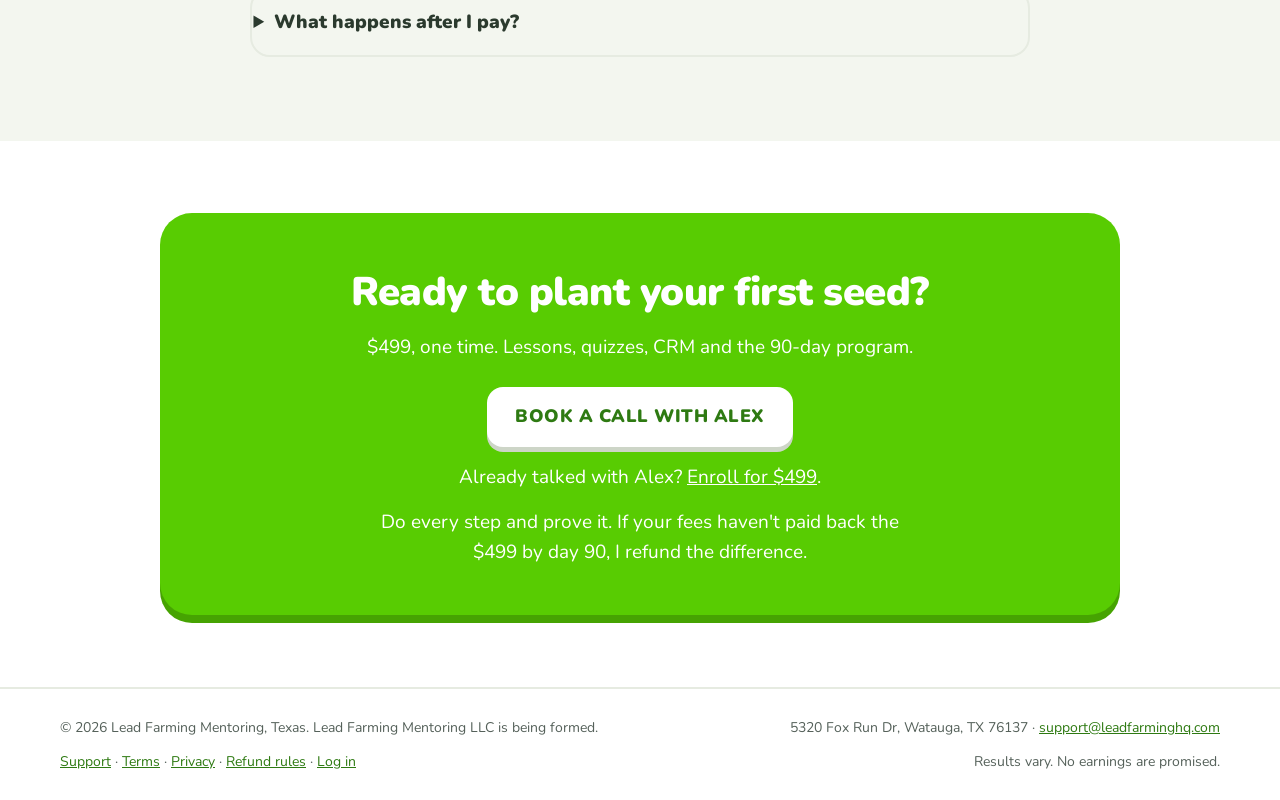
==== commit ed6a000a: "Fit the public site and portal to every screen size Phones: one-line top bars, 2-up stat boxes, trai" ====
--- a/index.html
+++ b/index.html
@@ -176,6 +176,14 @@
   th,td{padding:10px 12px}
 }
 @media (prefers-reduced-motion:reduce){html{scroll-behavior:auto}}
+/* fit every screen: keep the top bar on one line, and use more of wide monitors */
+img,svg,video,iframe{max-width:100%}
+@media (max-width:1000px){.top{flex-wrap:nowrap;gap:8px}.top nav{flex-wrap:nowrap}.top nav a{padding:10px 6px;font-size:14px;white-space:nowrap}.login{flex:none}}
+@media (max-width:820px){.top nav{display:none}.logo{flex:none}}
+@media (max-width:760px){.logo{font-size:19px}.logo svg{width:32px;height:32px}}
+@media (max-width:640px){.top{flex-wrap:nowrap;padding:12px 16px}.logo{font-size:20px}.login{flex:none}.wrap{padding:0 16px}}
+@media (max-width:360px){.logo svg{width:32px;height:32px}.logo{font-size:18px;gap:8px}.hero h1{font-size:34px}.betbox,.final{padding-left:18px;padding-right:18px}.card,.book>.box{padding:20px}.path{padding:22px 14px}}
+@media (min-width:1600px){.wrap,.top{max-width:1360px}.narrow{max-width:1100px}body{font-size:18px}}
 </style>
 </head>
 <body>
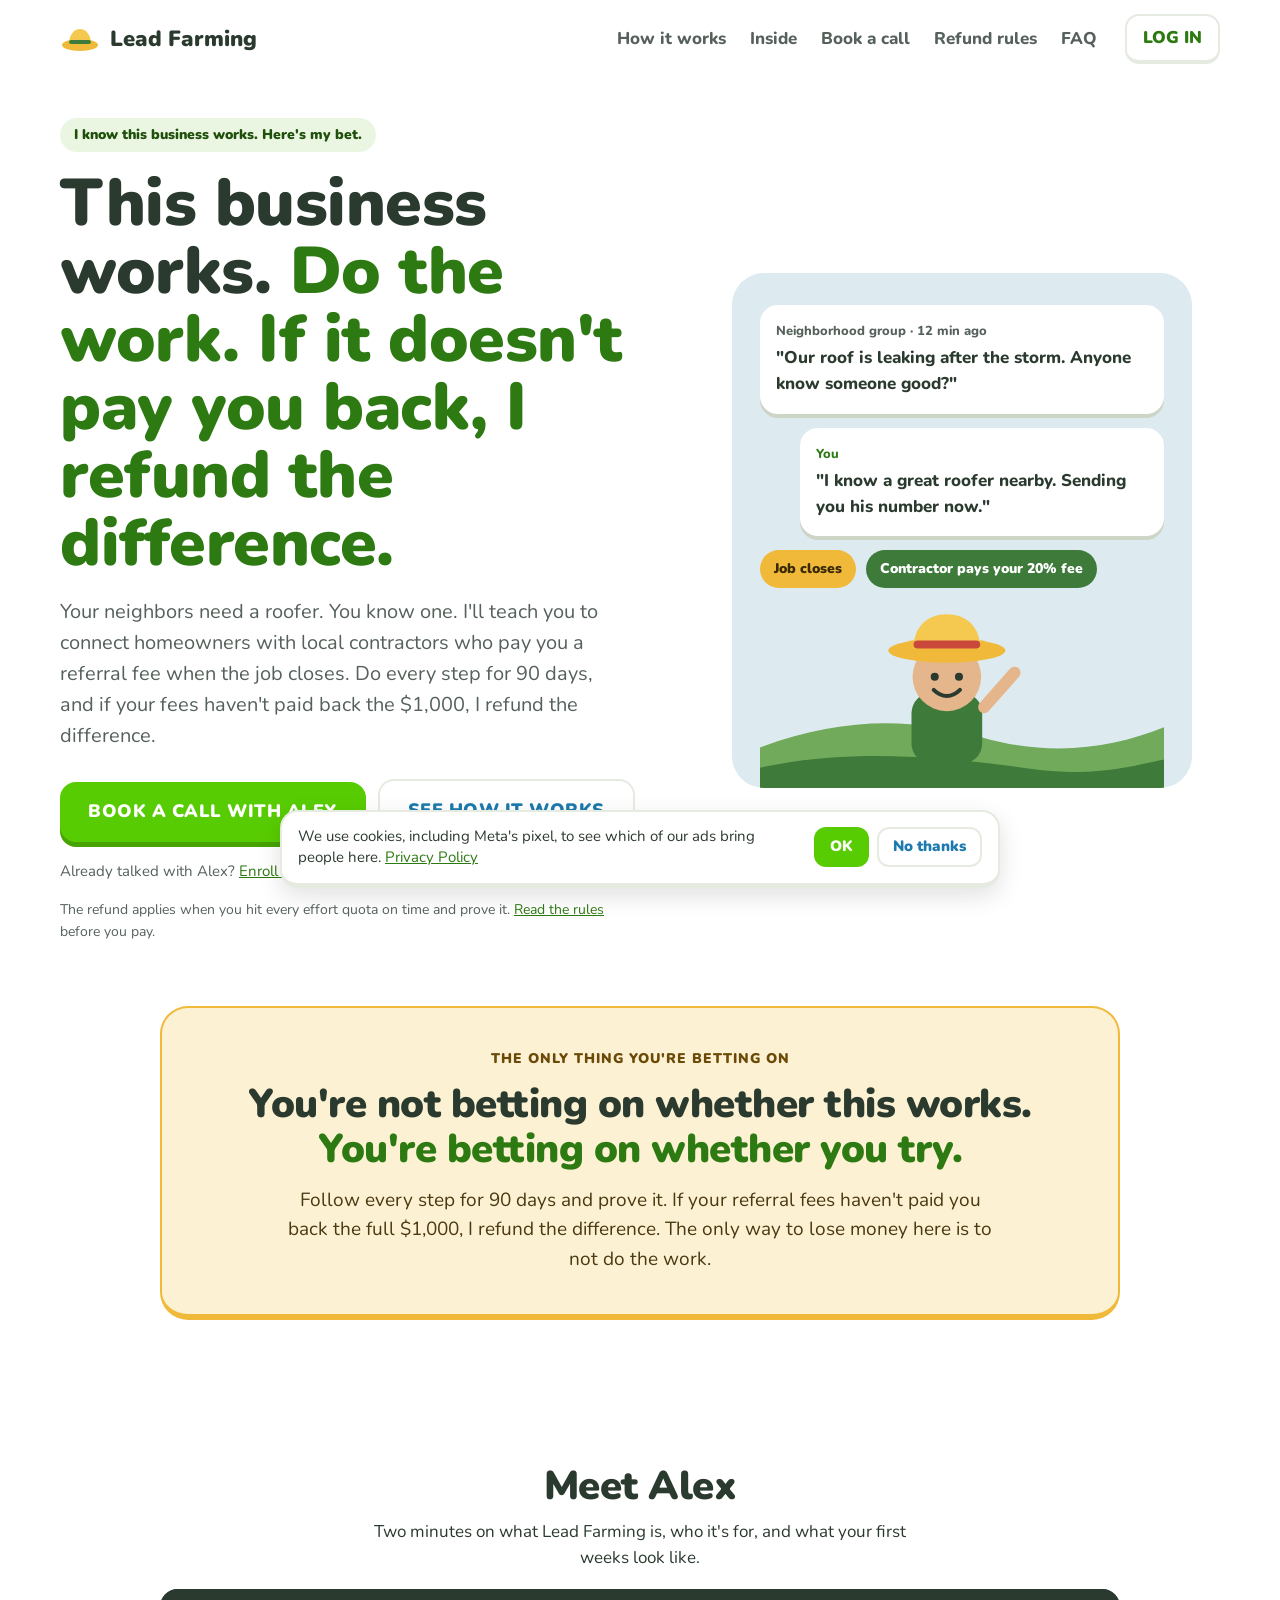
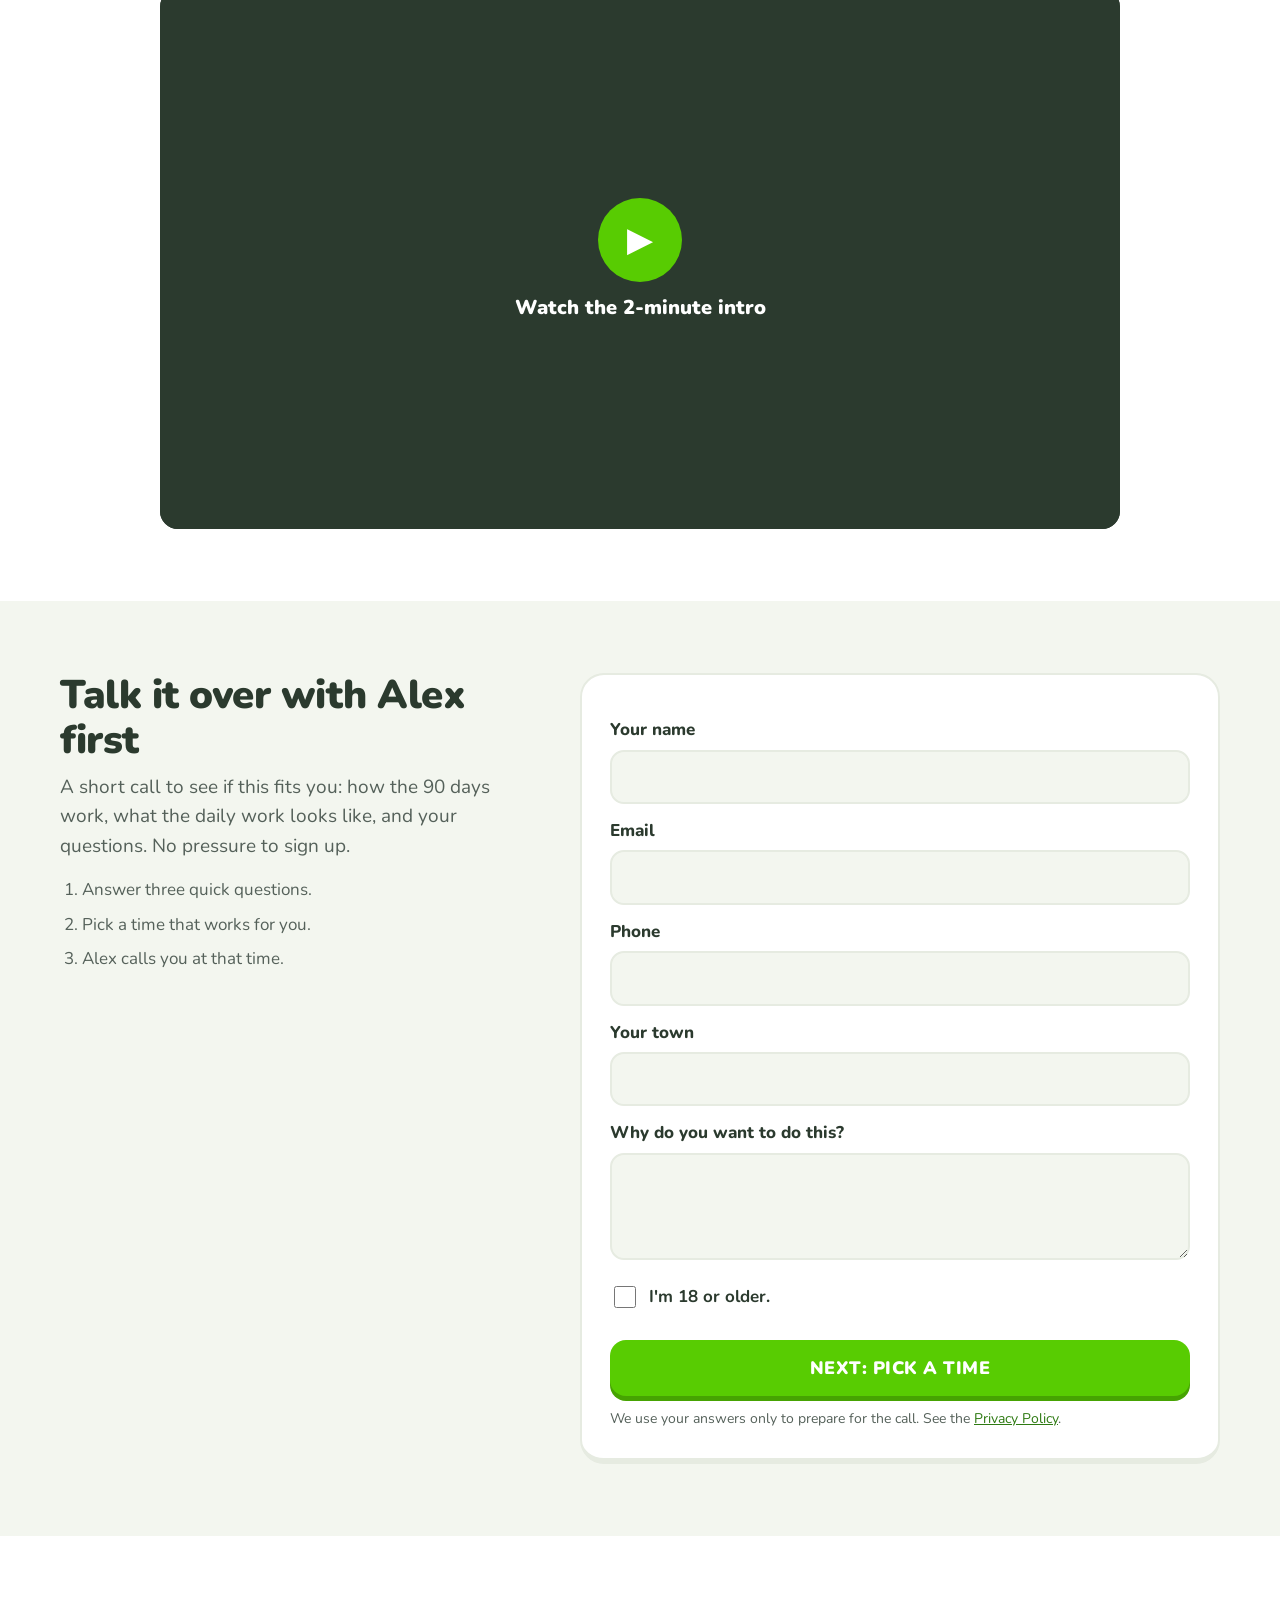
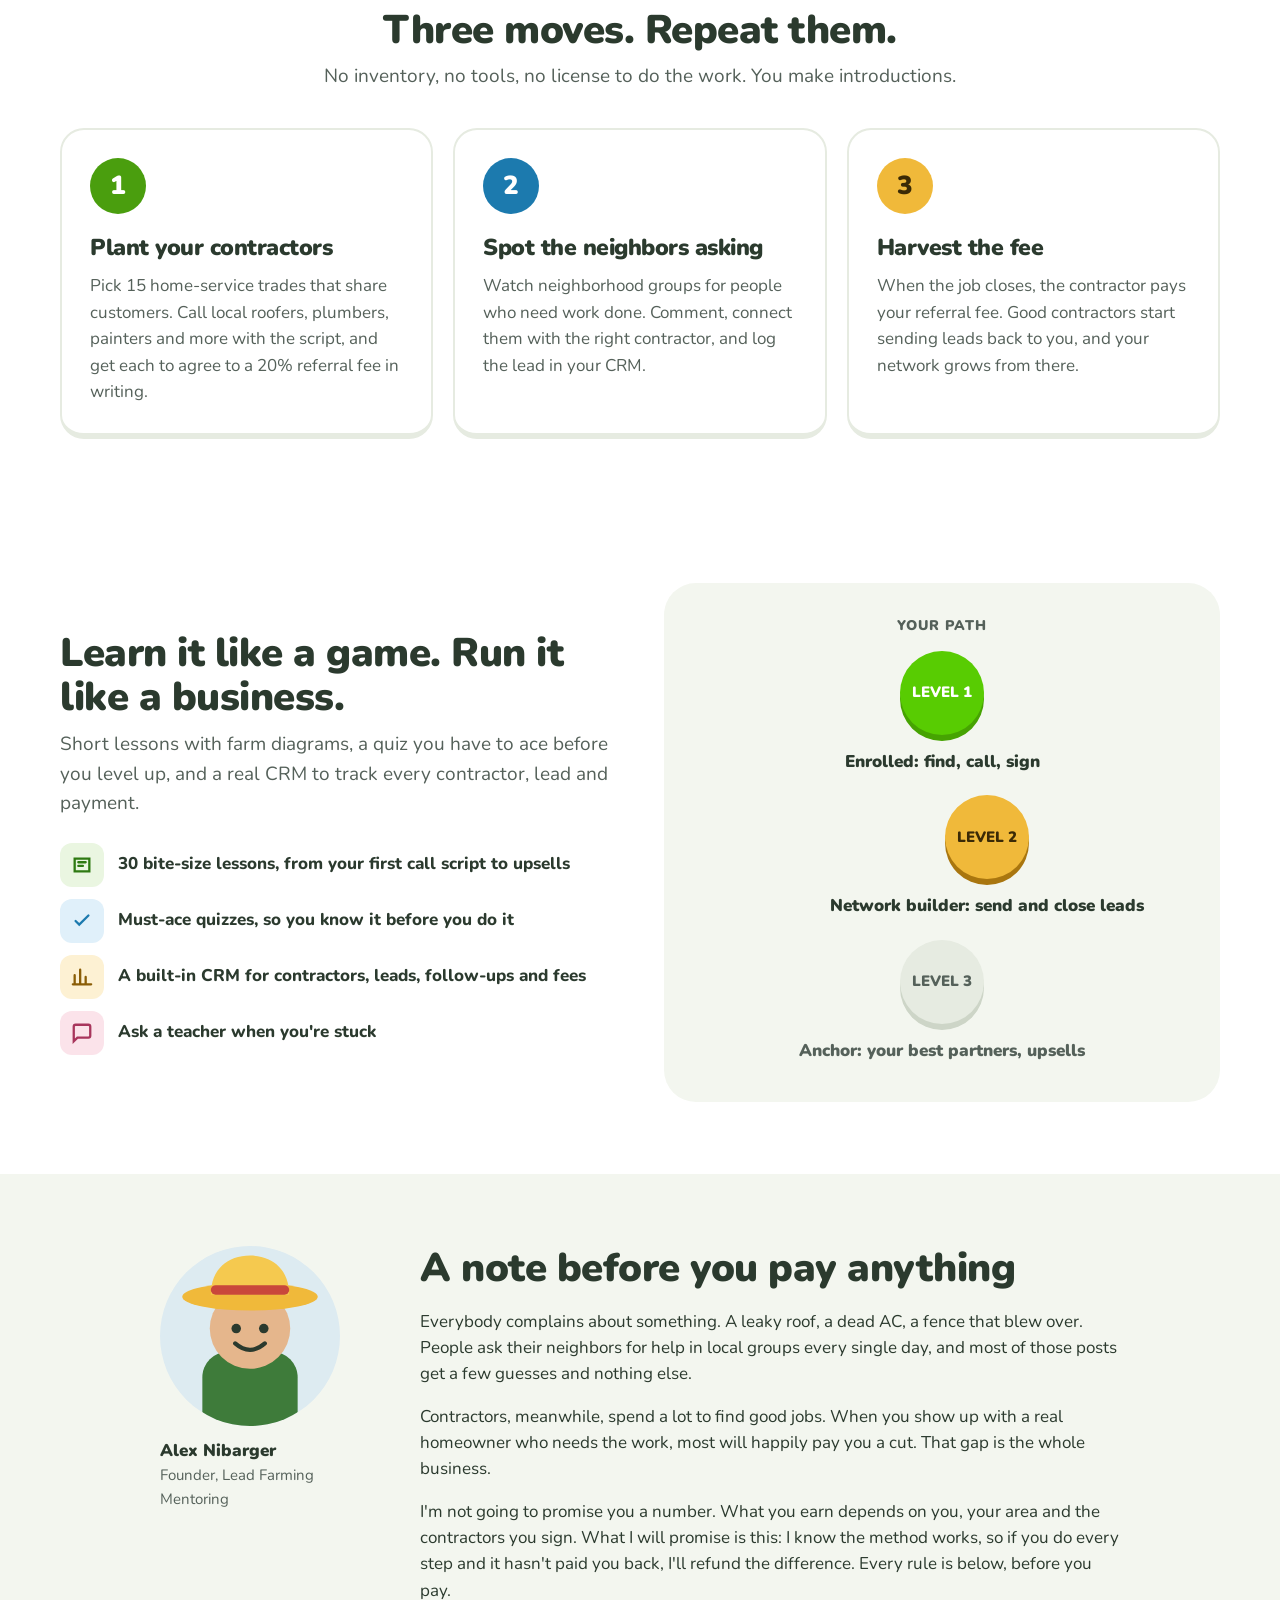
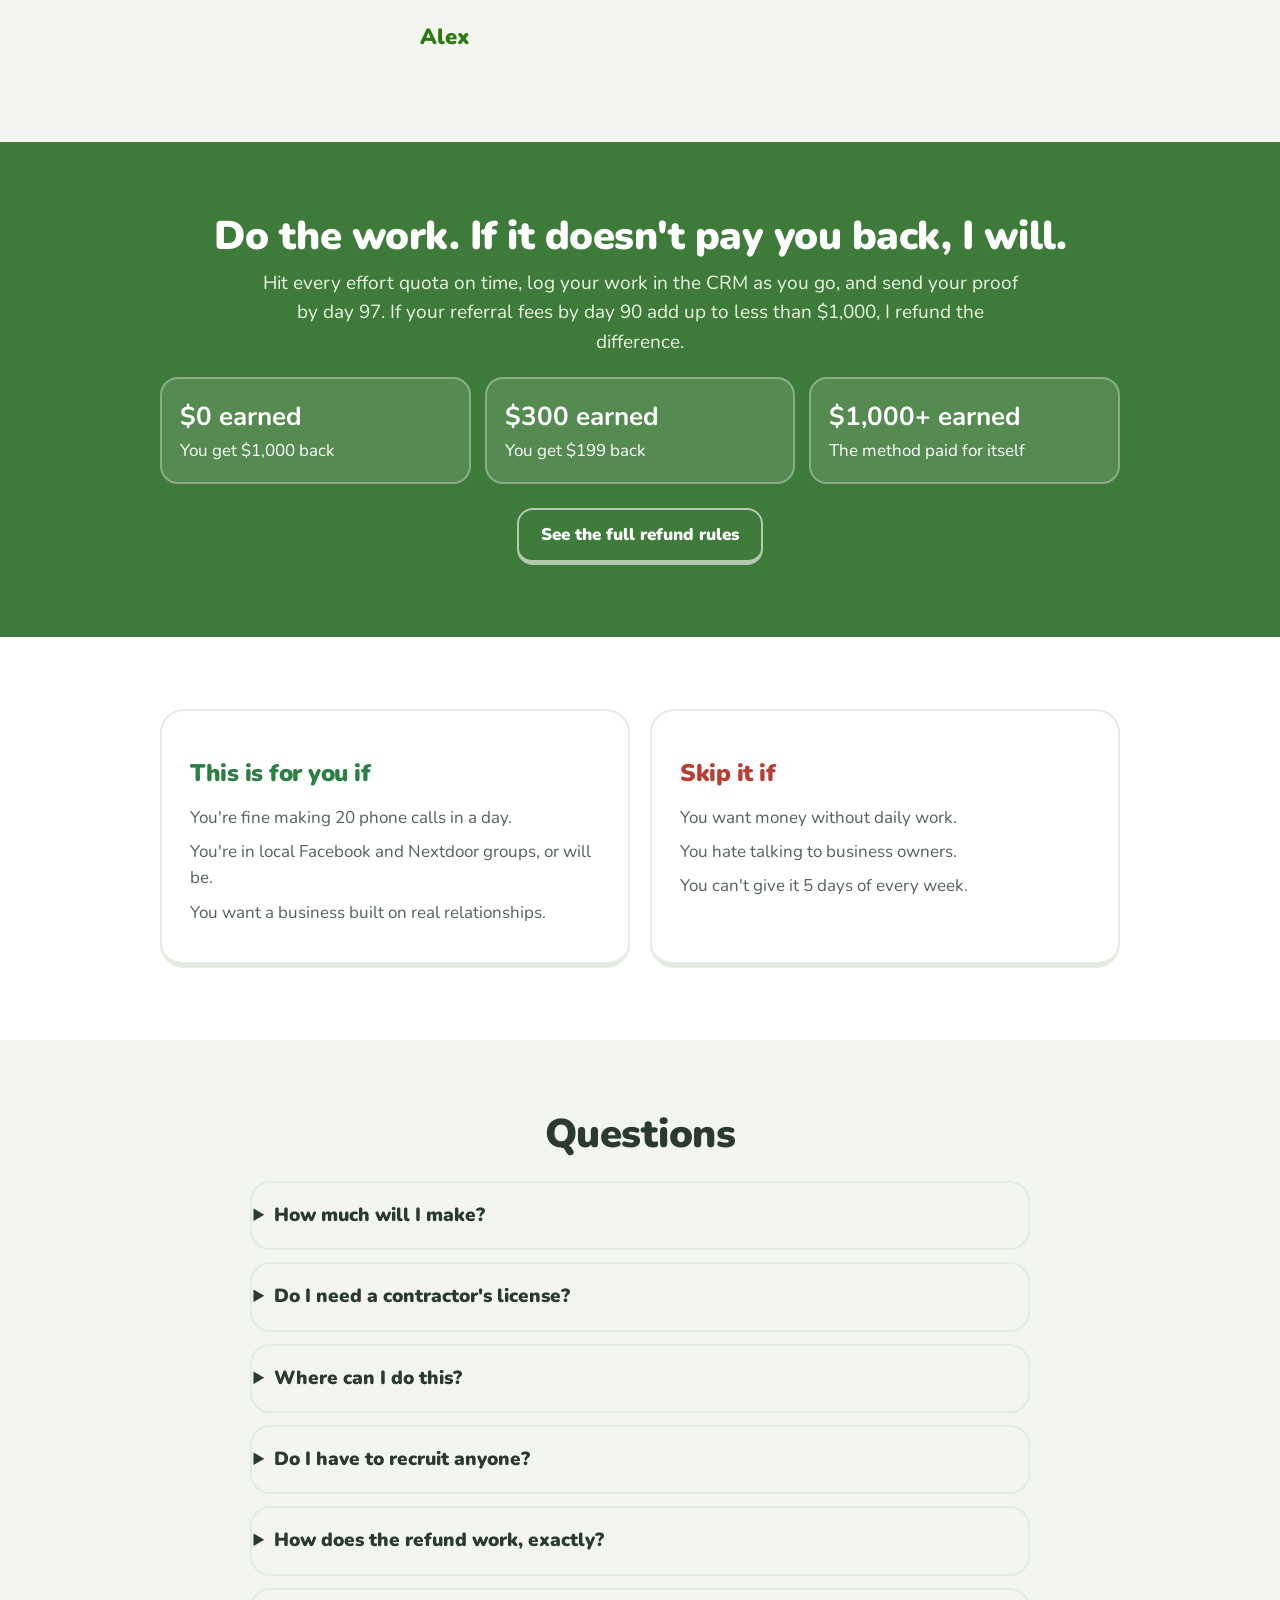
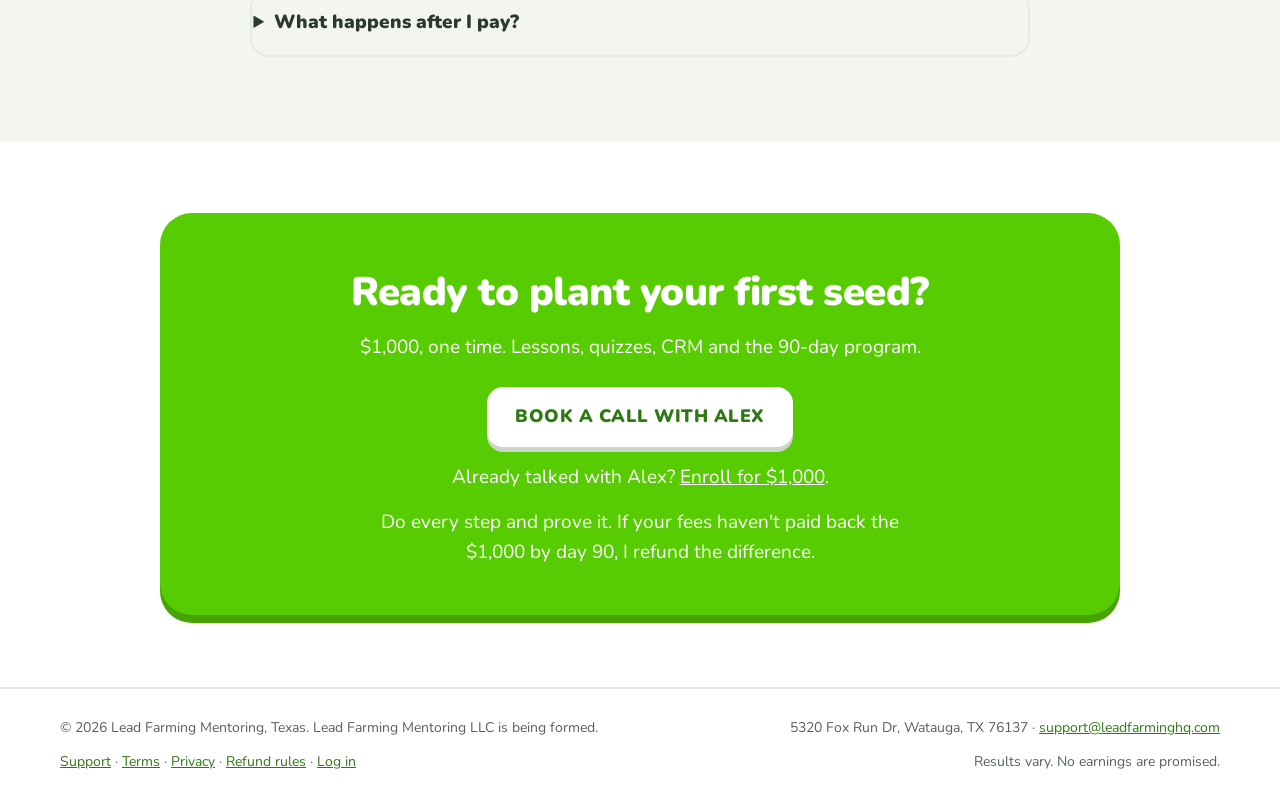
==== commit aec39148: "Raise enrollment price to $1,000 New Terms version 2026-11-03 at $1,000; 2026-10-14 archived and kep" ====
--- a/index.html
+++ b/index.html
@@ -4,7 +4,7 @@
 <meta charset="utf-8">
 <meta name="viewport" content="width=device-width, initial-scale=1">
 <title>Lead Farming: do the work, and if it doesn't pay you back, get the difference back</title>
-<meta name="description" content="Learn to connect homeowners with local contractors who pay you a referral fee. A 90-day program with lessons, quizzes and a CRM. Do every step, and if your fees haven't paid back the $499, we refund the difference.">
+<meta name="description" content="Learn to connect homeowners with local contractors who pay you a referral fee. A 90-day program with lessons, quizzes and a CRM. Do every step, and if your fees haven't paid back the $1,000, we refund the difference.">
 <meta property="og:title" content="Lead Farming: do the work, and if it doesn't pay you back, get the difference back">
 <meta property="og:description" content="A 90-day program for connecting homeowners with contractors who pay you a referral fee.">
 <script>
@@ -209,12 +209,12 @@
     <div class="hero-copy">
       <span class="pill">I know this business works. Here's my bet.</span>
       <h1>This business works. <span>Do the work. If it doesn't pay you back, I refund the difference.</span></h1>
-      <p class="lede">Your neighbors need a roofer. You know one. I'll teach you to connect homeowners with local contractors who pay you a referral fee when the job closes. Do every step for 90 days, and if your fees haven't paid back the $499, I refund the difference.</p>
+      <p class="lede">Your neighbors need a roofer. You know one. I'll teach you to connect homeowners with local contractors who pay you a referral fee when the job closes. Do every step for 90 days, and if your fees haven't paid back the $1,000, I refund the difference.</p>
       <div class="ctas">
         <a class="btn btn-go" href="#book">BOOK A CALL WITH ALEX</a>
         <a class="btn btn-line" href="#how">SEE HOW IT WORKS</a>
       </div>
-      <p class="already">Already talked with Alex? <a class="js-start" href="/app/?signup">Enroll here for $499</a>.</p>
+      <p class="already">Already talked with Alex? <a class="js-start" href="/app/?signup">Enroll here for $1,000</a>.</p>
       <p class="fine">The refund applies when you hit every effort quota on time and prove it. <a href="#rules">Read the rules</a> before you pay.</p>
     </div>
     <div class="hero-art">
@@ -247,7 +247,7 @@
     <div class="betbox">
       <div class="eyebrow">THE ONLY THING YOU'RE BETTING ON</div>
       <h2>You're not betting on whether this works. <span>You're betting on whether you try.</span></h2>
-      <p>Follow every step for 90 days and prove it. If your referral fees haven't paid you back the full $499, I refund the difference. The only way to lose money here is to not do the work.</p>
+      <p>Follow every step for 90 days and prove it. If your referral fees haven't paid you back the full $1,000, I refund the difference. The only way to lose money here is to not do the work.</p>
     </div>
   </div>
 </section>
@@ -363,11 +363,11 @@
 <section id="refund" class="refund">
   <div class="wrap narrow">
     <h2 class="sec center">Do the work. If it doesn't pay you back, I will.</h2>
-    <p class="lede center">Hit every effort quota on time, log your work in the CRM as you go, and send your proof by day 97. If your referral fees by day 90 add up to less than $499, I refund the difference.</p>
+    <p class="lede center">Hit every effort quota on time, log your work in the CRM as you go, and send your proof by day 97. If your referral fees by day 90 add up to less than $1,000, I refund the difference.</p>
     <div class="example">
-      <div class="ex"><b>$0 earned</b>You get $499 back</div>
+      <div class="ex"><b>$0 earned</b>You get $1,000 back</div>
       <div class="ex"><b>$300 earned</b>You get $199 back</div>
-      <div class="ex"><b>$499+ earned</b>The method paid for itself</div>
+      <div class="ex"><b>$1,000+ earned</b>The method paid for itself</div>
     </div>
     <details class="rules" id="rules">
     <summary>See the full refund rules</summary>
@@ -414,11 +414,11 @@
 <section id="faq" class="alt">
   <div class="wrap" style="max-width:820px">
     <h2 class="sec center" style="margin-bottom:24px">Questions</h2>
-    <details><summary>How much will I make?</summary><p>I don't promise any amount. It depends on your effort, your area and the contractors you sign. That's why the refund exists: do every step, and if your fees haven't covered the $499, you get the difference back.</p></details>
+    <details><summary>How much will I make?</summary><p>I don't promise any amount. It depends on your effort, your area and the contractors you sign. That's why the refund exists: do every step, and if your fees haven't covered the $1,000, you get the difference back.</p></details>
     <details><summary>Do I need a contractor's license?</summary><p>You introduce homeowners to licensed contractors. The contractor does the work and bills for it.</p></details>
     <details><summary>Where can I do this?</summary><p>Anywhere. It's phone and online work, so your territory is wherever your contractors and neighbors are.</p></details>
     <details><summary>Do I have to recruit anyone?</summary><p>No. Your fees come from contractors paying for real jobs. Recruiting is never required for your levels or your refund.</p></details>
-    <details><summary>How does the refund work, exactly?</summary><p>Hit every quota in the <a href="#rules">full refund rules</a> on time, logged in the CRM as it happens, and send your proof package by day 97. I check it, then refund $499 minus the referral fees paid to you by day 90. Miss a quota and there's no refund.</p></details>
+    <details><summary>How does the refund work, exactly?</summary><p>Hit every quota in the <a href="#rules">full refund rules</a> on time, logged in the CRM as it happens, and send your proof package by day 97. I check it, then refund $1,000 minus the referral fees paid to you by day 90. Miss a quota and there's no refund.</p></details>
     <details><summary>What happens after I pay?</summary><p>Level 1 opens right away: the first lessons, the call script and your CRM.</p></details>
   </div>
 </section>
@@ -427,10 +427,10 @@
   <div class="wrap narrow">
     <div class="final">
       <h2>Ready to plant your first seed?</h2>
-      <p>$499, one time. Lessons, quizzes, CRM and the 90-day program.</p>
+      <p>$1,000, one time. Lessons, quizzes, CRM and the 90-day program.</p>
       <a class="btn btn-white" href="#book">BOOK A CALL WITH ALEX</a>
-      <p class="fine">Already talked with Alex? <a class="js-start" href="/app/?signup" style="color:#fff">Enroll for $499</a>.</p>
-      <p class="fine">Do every step and prove it. If your fees haven't paid back the $499 by day 90, I refund the difference.</p>
+      <p class="fine">Already talked with Alex? <a class="js-start" href="/app/?signup" style="color:#fff">Enroll for $1,000</a>.</p>
+      <p class="fine">Do every step and prove it. If your fees haven't paid back the $1,000 by day 90, I refund the difference.</p>
     </div>
   </div>
 </section>
